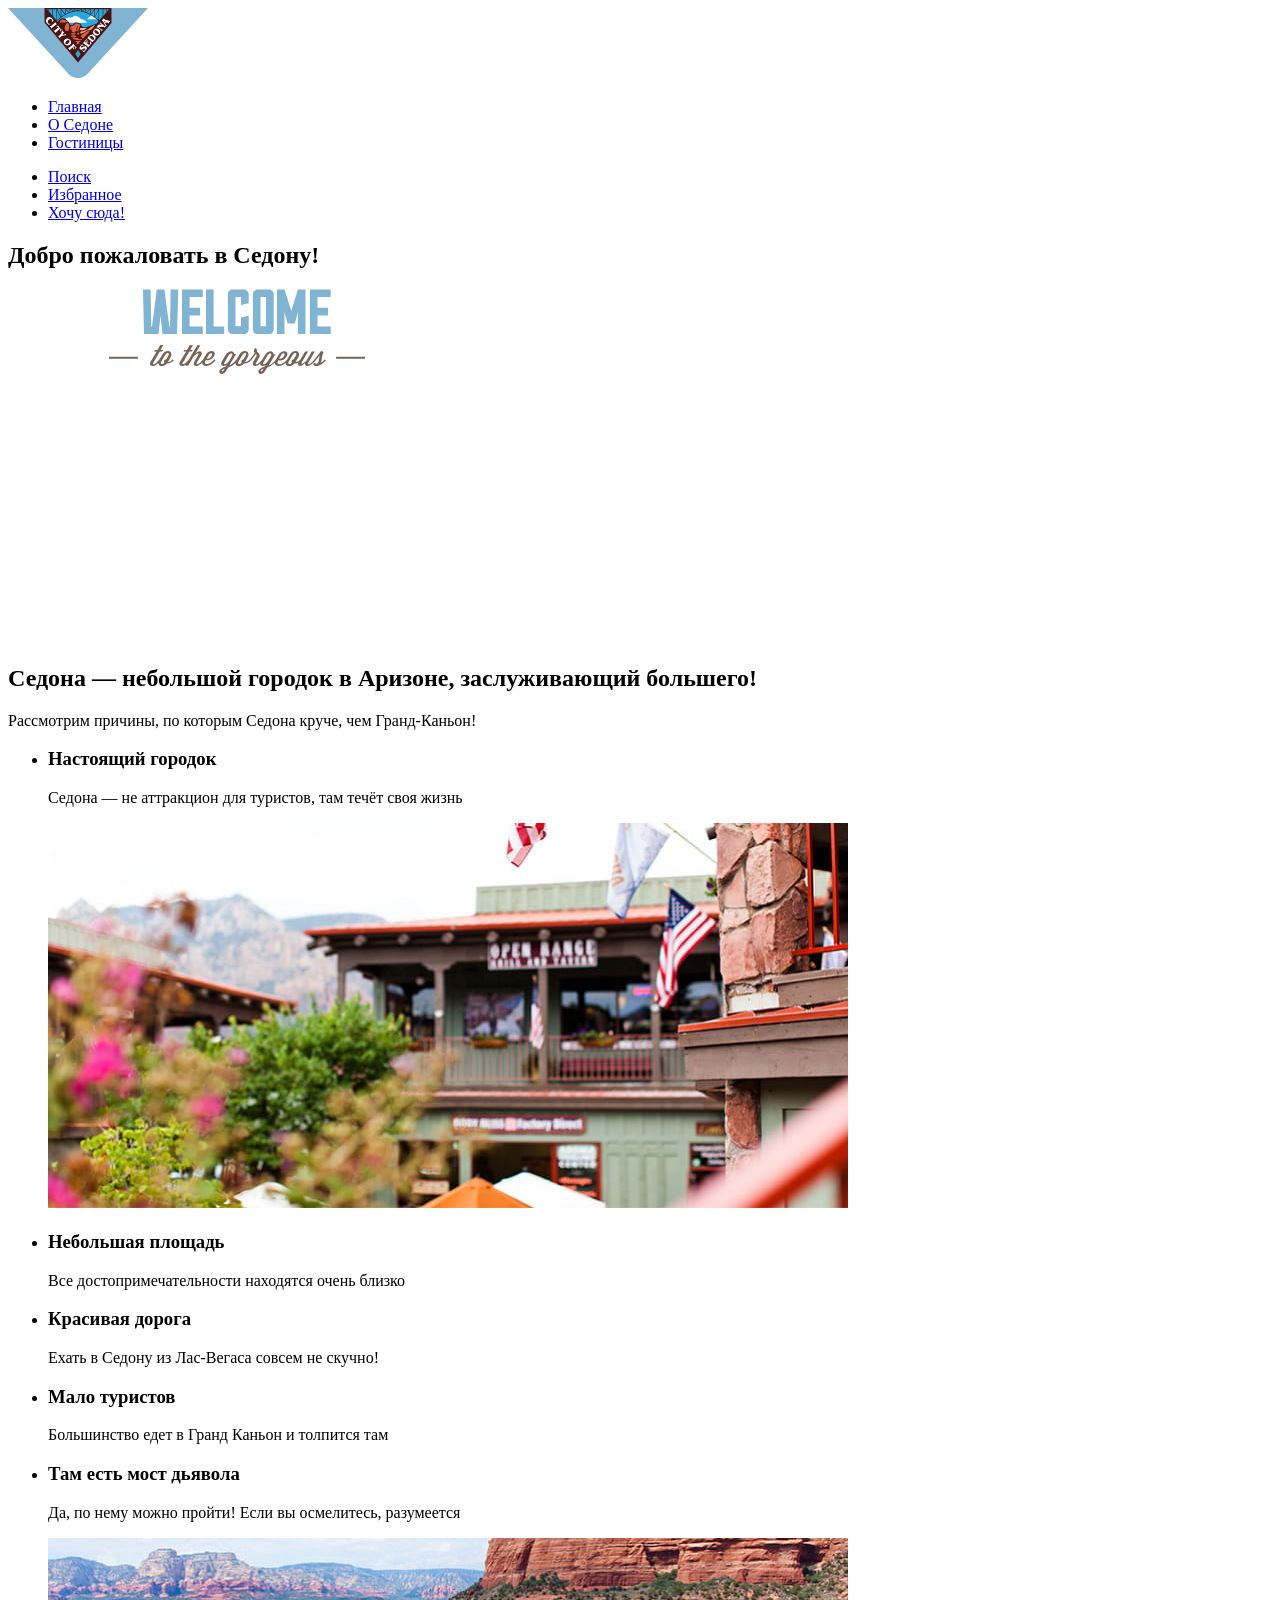
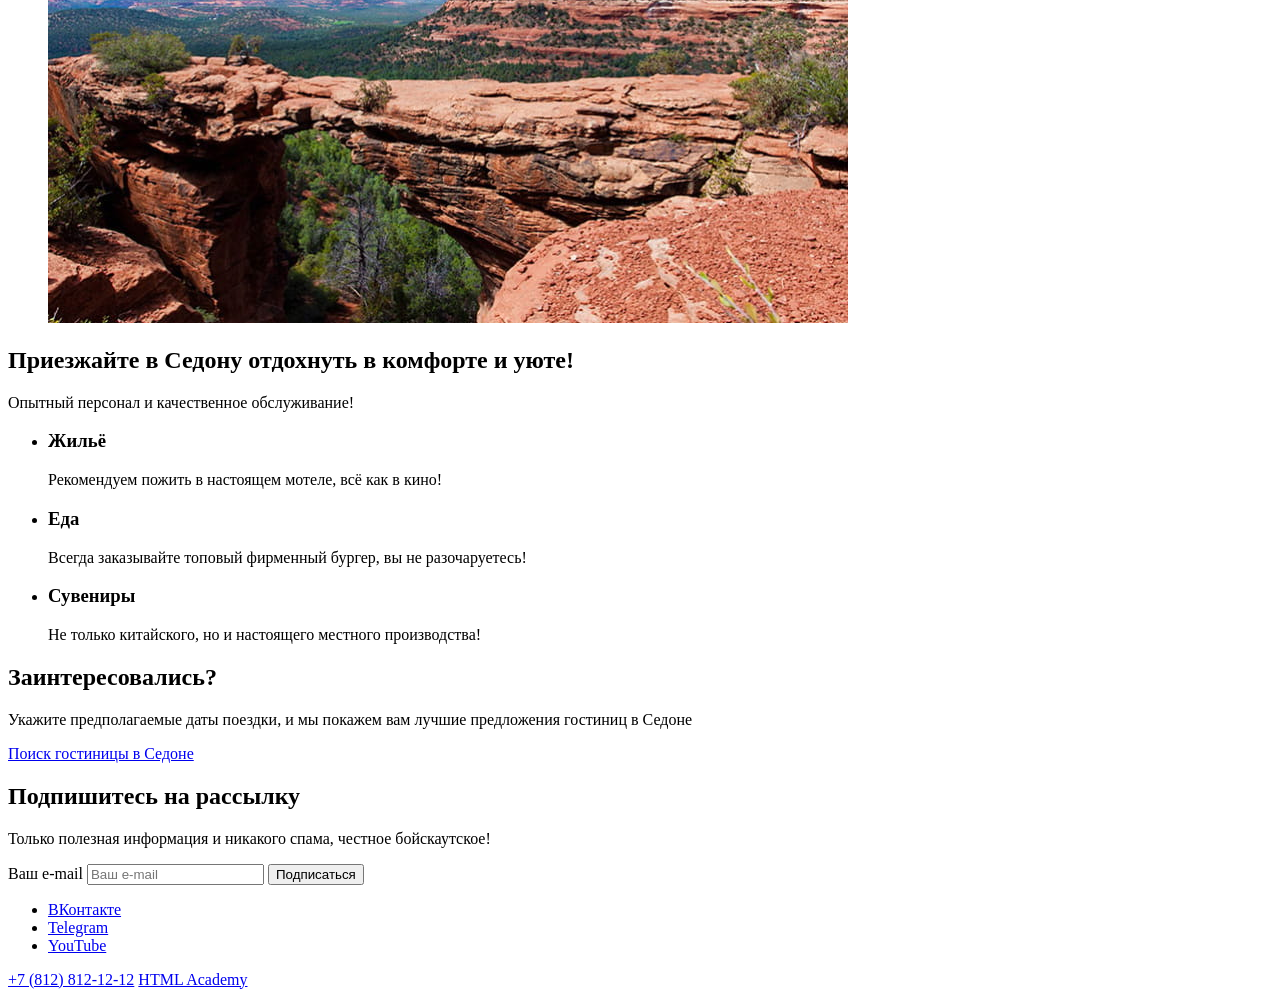
==== index.html @ 93f33311 "Подготавливает графику для всех страниц" ====
<!DOCTYPE html>
<html lang="ru">
  <head>
    <meta charset="utf-8">
    <title>Седона - небольшой город в Аризоне</title>
  </head>
  <body>
    <header>
      <a class="logo" aria-current="page" href="index.html">
        <img src="images/logo.svg" width="140" height="70" alt="Логотип Седоны">
      </a>

      <nav class="main-nav">
        <ul class="main-nav-list">
          <li class="main-nav-item">
            <a class="main-nav-link main-nav-link-current" aria-current="page" href="#">Главная</a>
          </li>
          <li class="main-nav-item">
            <a class="main-nav-link" href="#">О Седоне</a>
          </li>
          <li class="main-nav-item">
            <a class="main-nav-link" href="catalog.html">Гостиницы</a>
          </li>
        </ul>

        <ul class="main-nav-list user-menu">
          <li class="main-nav-item">
            <a class="main-nav-link user-menu-search" href="#">
              <span class="visually-hidden">Поиск</span>
            </a>
          </li>
          <li class="main-nav-item">
            <a class="main-nav-link user-menu-favorites" href="#">
              <span class="visually-hidden">Избранное</span>
            </a>
          </li>
          <li class="main-nav-item">
            <a class="main-nav-link button" href="#">Хочу сюда!</a>
          </li>
        </ul>
      </nav>
    </header>

    <main>
      <section class="hero">
        <h1 class="visually-hidden">Добро пожаловать в Седону!</h1>
        <img class="hero-image" src="images/welcome.svg" width="458" height="352" alt="Welcome to the gorgeous Sedona, because the Grand Canyon sucks!">
      </section>

      <section class="advantages">
        <h2>Седона — небольшой городок в Аризоне, заслуживающий большего!</h2>
        <p class="advantages-main-description">
          Рассмотрим причины, по которым Седона круче, чем Гранд-Каньон!
        </p>

        <ul class="advantages-list">
          <li class="advantages-item">
            <h3 class="advantages-title">Настоящий городок</h3>
            <p class="advantages-description">
              Седона — не аттракцион для туристов, там течёт своя жизнь
            </p>
            <img class="advantages-image" src="images/advantage_1.jpg" width="800" height="385" alt="Улица Седоны с магазином и американским флагом">
          </li>
          <li class="advantages-item">
            <h3 class="advantages-title">Небольшая площадь</h3>
            <p class="advantages-description">
              Все достопримечательности находятся очень близко
            </p>
          </li>
          <li class="advantages-item">
            <h3 class="advantages-title">Красивая дорога</h3>
            <p class="advantages-description">
              Ехать в Седону из Лас-Вегаса совсем не скучно!
            </p>
          </li>
          <li class="advantages-item">
            <h3 class="advantages-title">Мало туристов</h3>
            <p class="advantages-description">
              Большинство едет в Гранд Каньон и толпится там
            </p>
          </li>
          <li class="advantages-item">
            <h3 class="advantages-title">Там есть мост дьявола</h3>
            <p class="advantages-description">
              Да, по нему можно пройти! Если вы осмелитесь, разумеется
            </p>
            <img class="advantages-image" src="images/advantage_2.jpg" width="800" height="385" alt="Мост Дьявола в Седоне">
          </li>
        </ul>
      </section>

      <section class="services">
        <h2>Приезжайте в Седону отдохнуть в комфорте и уюте!</h2>
        <p class="services-main-description">
          Опытный персонал и качественное обслуживание!
        </p>

        <ul class="services-list">
          <li class="services-item services-item-housing">
            <h3 class="services-title">Жильё</h3>
            <p class="services-description">
              Рекомендуем пожить в настоящем мотеле, всё как в кино!
            </p>
          </li>
          <li class="services-item services-item-food">
            <h3 class="services-title">Еда</h3>
            <p class="services-description">
              Всегда заказывайте топовый фирменный бургер, вы не разочаруетесь!
            </p>
          </li>
          <li class="services-item services-item-souvenirs">
            <h3 class="services-title">Сувениры</h3>
            <p class="services-description">
              Не только китайского, но и настоящего местного производства!
            </p>
          </li>
        </ul>
      </section>

      <section class="hotel-search">
        <h2>Заинтересовались?</h2>
        <p class="hotel-search-description">
          Укажите предполагаемые даты поездки, и мы покажем вам лучшие предложения гостиниц в Седоне
        </p>
        <a class="hotel-search-button button" href="#">Поиск гостиницы в Седоне</a>
      </section>
    </main>

    <footer class="main-footer">
      <section class="newsletter">
        <h2>Подпишитесь на рассылку</h2>
        <p class="newsletter-description">
          Только полезная информация и никакого спама, честное бойскаутское!
        </p>

        <form class="newsletter-form" action="https://echo.htmlacademy.ru/" method="post">
          <label class="visually-hidden" for="newsletter-email">Ваш e-mail</label>
          <input type="email" name="email" id="newsletter-email" placeholder="Ваш e-mail" required>
          <button class="newsletter-button button" type="submit">Подписаться</button>
        </form>
      </section>

      <ul class="footer-social-list">
        <li class="footer-social-item">
          <a class="footer-social-link footer-social-link-vk" href="https://vk.com/htmlacademy">
            <span class="visually-hidden">ВКонтакте</span>
          </a>
        </li>
        <li class="footer-social-item">
          <a class="footer-social-link footer-social-link-telegram" href="https://t.me/htmlacademy">
            <span class="visually-hidden">Telegram</span>
          </a>
        </li>
        <li class="footer-social-item">
          <a class="footer-social-link footer-social-link-youtube" href="https://www.youtube.com/user/htmlacademyru">
            <span class="visually-hidden">YouTube</span>
          </a>
        </li>
      </ul>

      <a class="footer-phone" href="tel:+78128121212">+7 (812) 812-12-12</a>
      <a class="footer-logo" href="https://htmlacademy.ru/intensive/htmlcss">
        <span class="visually-hidden">HTML Academy</span>
      </a>
    </footer>
  </body>
</html>
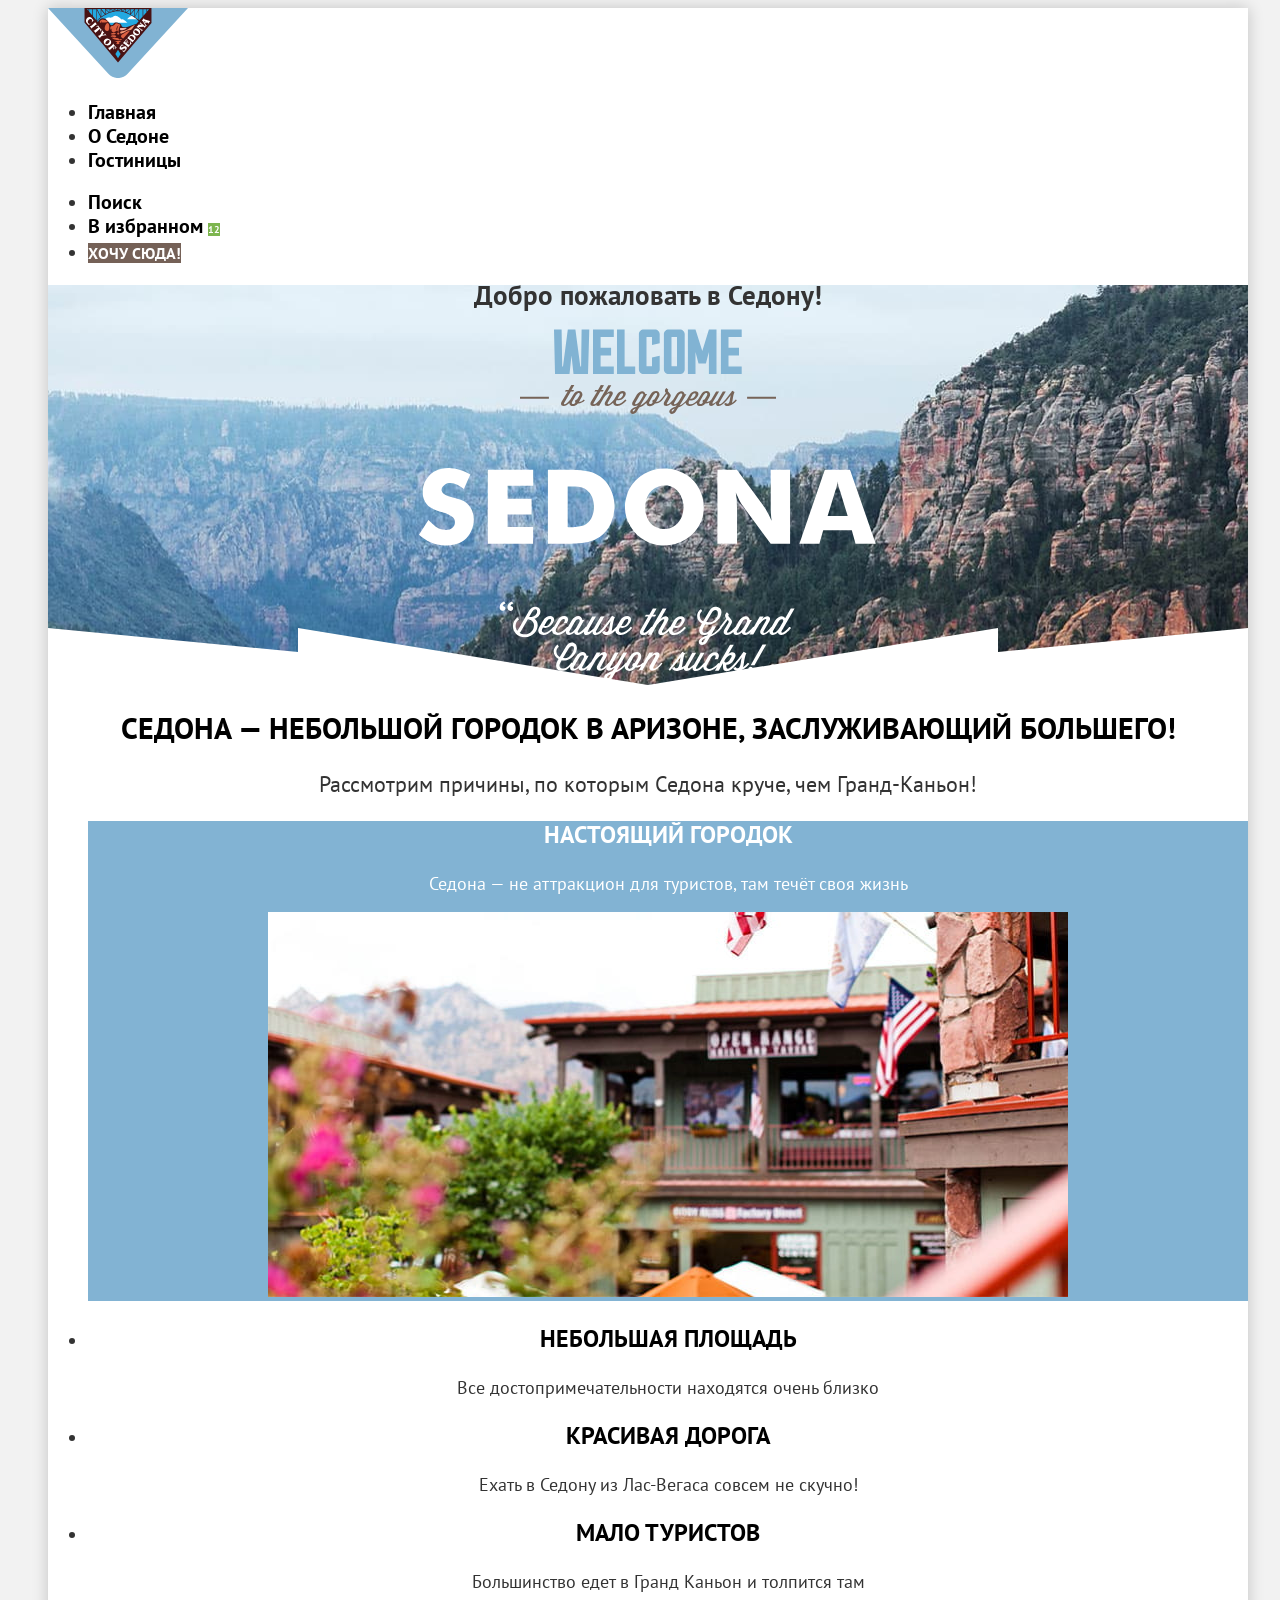
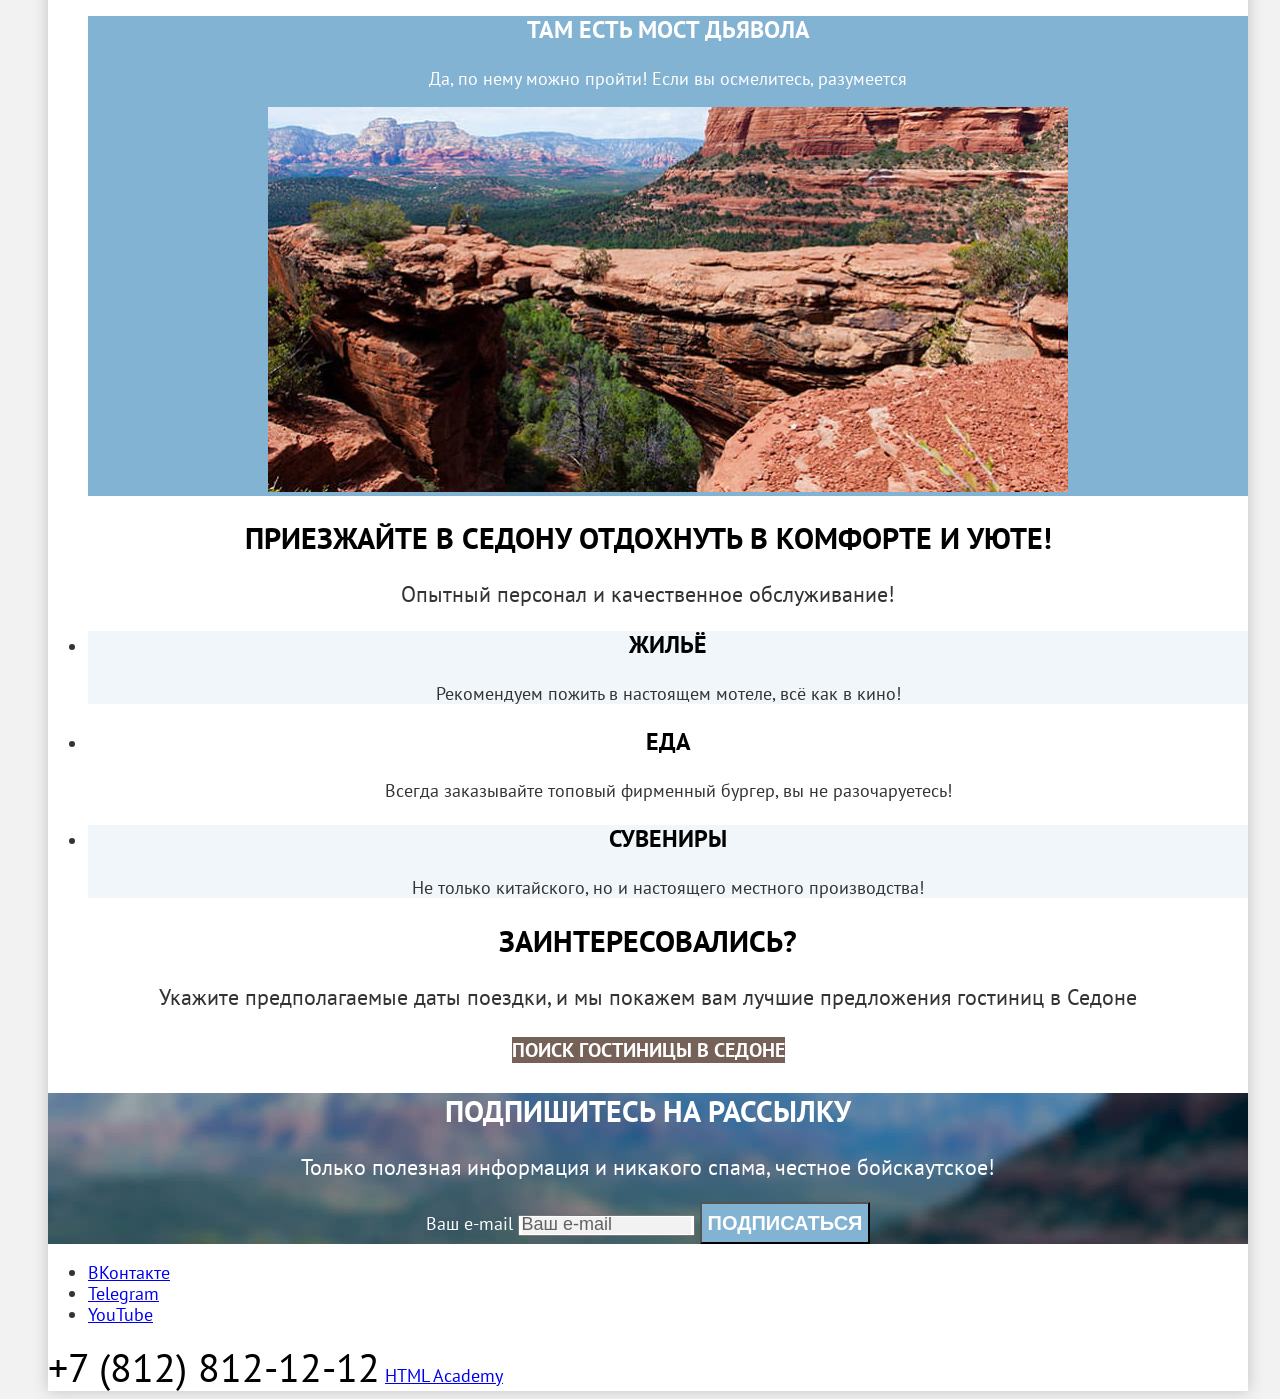
==== commit 9a783f3d: "Добавляет базовую стилизацию всех страниц" ====
--- a/index.html
+++ b/index.html
@@ -3,9 +3,11 @@
   <head>
     <meta charset="utf-8">
     <title>Седона - небольшой город в Аризоне</title>
+    <link rel="stylesheet" href="styles/style.css">
   </head>
   <body>
-    <header>
+  <div class="page-wrapper">
+    <header class="main-header">
       <a class="logo" aria-current="page" href="index.html">
         <img src="images/logo.svg" width="140" height="70" alt="Логотип Седоны">
       </a>
@@ -31,7 +33,8 @@
           </li>
           <li class="main-nav-item">
             <a class="main-nav-link user-menu-favorites" href="#">
-              <span class="visually-hidden">Избранное</span>
+              <span class="visually-hidden">В избранном</span>
+              <span class="favorites-count">12</span>
             </a>
           </li>
           <li class="main-nav-item">
@@ -44,7 +47,8 @@
     <main>
       <section class="hero">
         <h1 class="visually-hidden">Добро пожаловать в Седону!</h1>
-        <img class="hero-image" src="images/welcome.svg" width="458" height="352" alt="Welcome to the gorgeous Sedona, because the Grand Canyon sucks!">
+        <img class="hero-image" src="images/welcome.svg" width="458" height="352"
+             alt="Welcome to the gorgeous Sedona, because the Grand Canyon sucks!">
       </section>
 
       <section class="advantages">
@@ -59,7 +63,8 @@
             <p class="advantages-description">
               Седона — не аттракцион для туристов, там течёт своя жизнь
             </p>
-            <img class="advantages-image" src="images/advantage_1.jpg" width="800" height="385" alt="Улица Седоны с магазином и американским флагом">
+            <img class="advantages-image" src="images/advantage_1.jpg" width="800" height="385"
+                 alt="Улица Седоны с магазином и американским флагом">
           </li>
           <li class="advantages-item">
             <h3 class="advantages-title">Небольшая площадь</h3>
@@ -84,7 +89,8 @@
             <p class="advantages-description">
               Да, по нему можно пройти! Если вы осмелитесь, разумеется
             </p>
-            <img class="advantages-image" src="images/advantage_2.jpg" width="800" height="385" alt="Мост Дьявола в Седоне">
+            <img class="advantages-image" src="images/advantage_2.jpg" width="800" height="385"
+                 alt="Мост Дьявола в Седоне">
           </li>
         </ul>
       </section>
@@ -163,5 +169,6 @@
         <span class="visually-hidden">HTML Academy</span>
       </a>
     </footer>
+  </div>
   </body>
 </html>
--- a/styles/style.css
+++ b/styles/style.css
@@ -0,0 +1,308 @@
+@font-face {
+  font-family: 'PT Sans';
+  font-style: normal;
+  font-weight: 400;
+  src: url('../fonts/ptsans-400.woff2') format('woff2');
+  font-display: swap;
+}
+
+@font-face {
+  font-family: 'PT Sans';
+  font-style: normal;
+  font-weight: 700;
+  src: url('../fonts/ptsans-700.woff2') format('woff2');
+  font-display: swap;
+}
+
+body {
+  padding: 0 40px;
+  font-family: 'PT Sans', sans-serif;
+  font-size: 18px;
+  line-height: 21px;
+  color: #333333;
+  background-color: #F2F2F2;
+}
+
+.page-wrapper {
+  width: 1200px;
+  margin: 0 auto;
+  background-color: #FFFFFF;
+  box-shadow: 0 0 15px 0 #00000033;
+}
+
+.main-nav-link {
+  font-size: 20px;
+  line-height: 24px;
+  font-weight: 700;
+  color: #000000;
+  text-decoration: none;
+}
+
+.favorites-count {
+  font-size: 10px;
+  color: #FFFFFF;
+  background-color: #7DB54F;
+}
+
+.button {
+  font-size: 16px;
+  line-height: 20px;
+  font-weight: 700;
+  text-align: center;
+  color: #FFFFFF;
+  background-color: #756157;
+  text-transform: uppercase;
+  text-decoration: none;
+}
+
+.hero {
+  text-align: center;
+  background-color: #82B3D3;
+  background-image:
+    url('../images/hero_devider.svg'),
+    url('../images/hero_background.jpg');
+  background-repeat: no-repeat;
+  background-position:
+    bottom center,
+    top center;
+}
+
+.advantages {
+  text-align: center;
+}
+
+.advantages h2 {
+  font-size: 30px;
+  line-height: 36px;
+  text-transform: uppercase;
+  color: #000000;
+}
+
+.advantages-title {
+  font-size: 24px;
+  line-height: 28px;
+  text-transform: uppercase;
+  color: #000000;
+}
+
+.advantages-main-description {
+  font-size: 22px;
+  line-height: 26px;
+}
+
+.advantages-item:first-child,
+.advantages-item:last-child {
+  color: #FFFFFF;
+  background-color: #82B3D3;
+}
+
+.advantages-item:first-child .advantages-title,
+.advantages-item:last-child .advantages-title {
+  color: #FFFFFF;
+}
+
+.services {
+  text-align: center;
+}
+
+.services h2 {
+  font-size: 30px;
+  line-height: 36px;
+  text-transform: uppercase;
+  color: #000000;
+}
+
+.services-main-description {
+  font-size: 22px;
+  line-height: 26px;
+}
+
+.services-item:nth-child(odd) {
+  background-color: rgba(131, 179, 211, 0.12);
+}
+
+.services-title {
+  font-size: 24px;
+  line-height: 28px;
+  text-transform: uppercase;
+  color: #000000;
+}
+
+.hotel-search {
+  text-align: center;
+}
+
+.hotel-search h2 {
+  font-size: 30px;
+  line-height: 36px;
+  text-transform: uppercase;
+  color: #000000;
+}
+
+.hotel-search-description {
+  font-size: 22px;
+  line-height: 26px;
+}
+
+.hotel-search-button {
+  font-size: 20px;
+  line-height: 36px;
+}
+
+.newsletter {
+  text-align: center;
+  color: #FFFFFF;
+  background-color: #82B3D3;
+  background-image: url('../images/subscribe_background.jpg');
+  background-repeat: no-repeat;
+  background-position: center center;
+}
+
+.newsletter h2 {
+  font-size: 30px;
+  line-height: 36px;
+  text-transform: uppercase;
+}
+
+.newsletter-description {
+  font-size: 22px;
+  line-height: 26px;
+}
+
+.newsletter-button {
+  font-size: 20px;
+  line-height: 36px;
+  background-color: #82B3D3;
+}
+
+.newsletter-form input[type="email"]::placeholder {
+  font-size: 18px;
+  line-height: 24px;
+  color: rgba(0, 0, 0, 0.6);
+  background-color: #F2F2F2;
+}
+
+.footer-phone {
+  font-size: 40px;
+  line-height: 48px;
+  color: #000000;
+  text-decoration: none;
+}
+
+.catalog-header {
+  color: #FFFFFF;
+  background-color: #82B3D3;
+  background-image: url('../images/filter_background.jpg');
+  background-repeat: no-repeat;
+  background-position: center center;
+}
+
+.catalog-title {
+  font-size: 60px;
+  line-height: 78px;
+}
+
+.breadcrumbs-link {
+  font-size: 16px;
+  color: inherit;
+  text-decoration: none;
+}
+
+.filter-title {
+  font-size: 20px;
+  line-height: 24px;
+  font-weight: 700;
+  text-transform: capitalize;
+}
+
+.filter-item {
+  font-size: 18px;
+  line-height: 23px;
+}
+
+.price-inputs input[type="number"] {
+  font-weight: 700;
+  font-size: 18px;
+  line-height: 24px;
+}
+
+.price-label-from,
+.price-label-to {
+  font-size: 18px;
+  line-height: 24px;
+  color: rgba(0, 0, 0, 0.3);
+}
+
+.catalog-filter-button {
+  background-color: #82B3D3;
+}
+
+.catalog-filter-reset {
+  background-color: transparent;
+}
+
+.catalog-result {
+  font-size: 30px;
+  line-height: 36px;
+  font-weight: 700;
+  text-transform: uppercase;
+  color: #000000;
+}
+
+.catalog-sort {
+  font-size: inherit;
+  line-height: inherit;
+  color: inherit;
+}
+
+.hotel-link {
+  color: #000000;
+  text-decoration: none;
+}
+
+.hotel-title {
+  font-size: 24px;
+  line-height: 28px;
+}
+
+.hotel-favorite {
+  background-color: #82B3D3;
+}
+
+.hotel-favorite-added {
+  background-color: #7DB54F;
+}
+
+.hotel-rating {
+  font-size: 16px;
+  line-height: 20px;
+  text-transform: uppercase;
+  background-color: #F2F2F2;
+}
+
+.pagination-link {
+  font-size: 20px;
+  line-height: 36px;
+  font-weight: 700;
+  color: #FFFFFF;
+  text-decoration: none;
+  background-color: #82B3D3;
+}
+
+.pagination-current .pagination-link {
+  color: #000000;
+  background-color: #F2F2F2;
+}
+
+.catalog-footer .newsletter {
+  background-color: transparent;
+  background-image: none;
+}
+
+.catalog-footer h2 {
+  color: #000000;
+}
+
+.catalog-footer .newsletter-description {
+  color: #333333;
+}
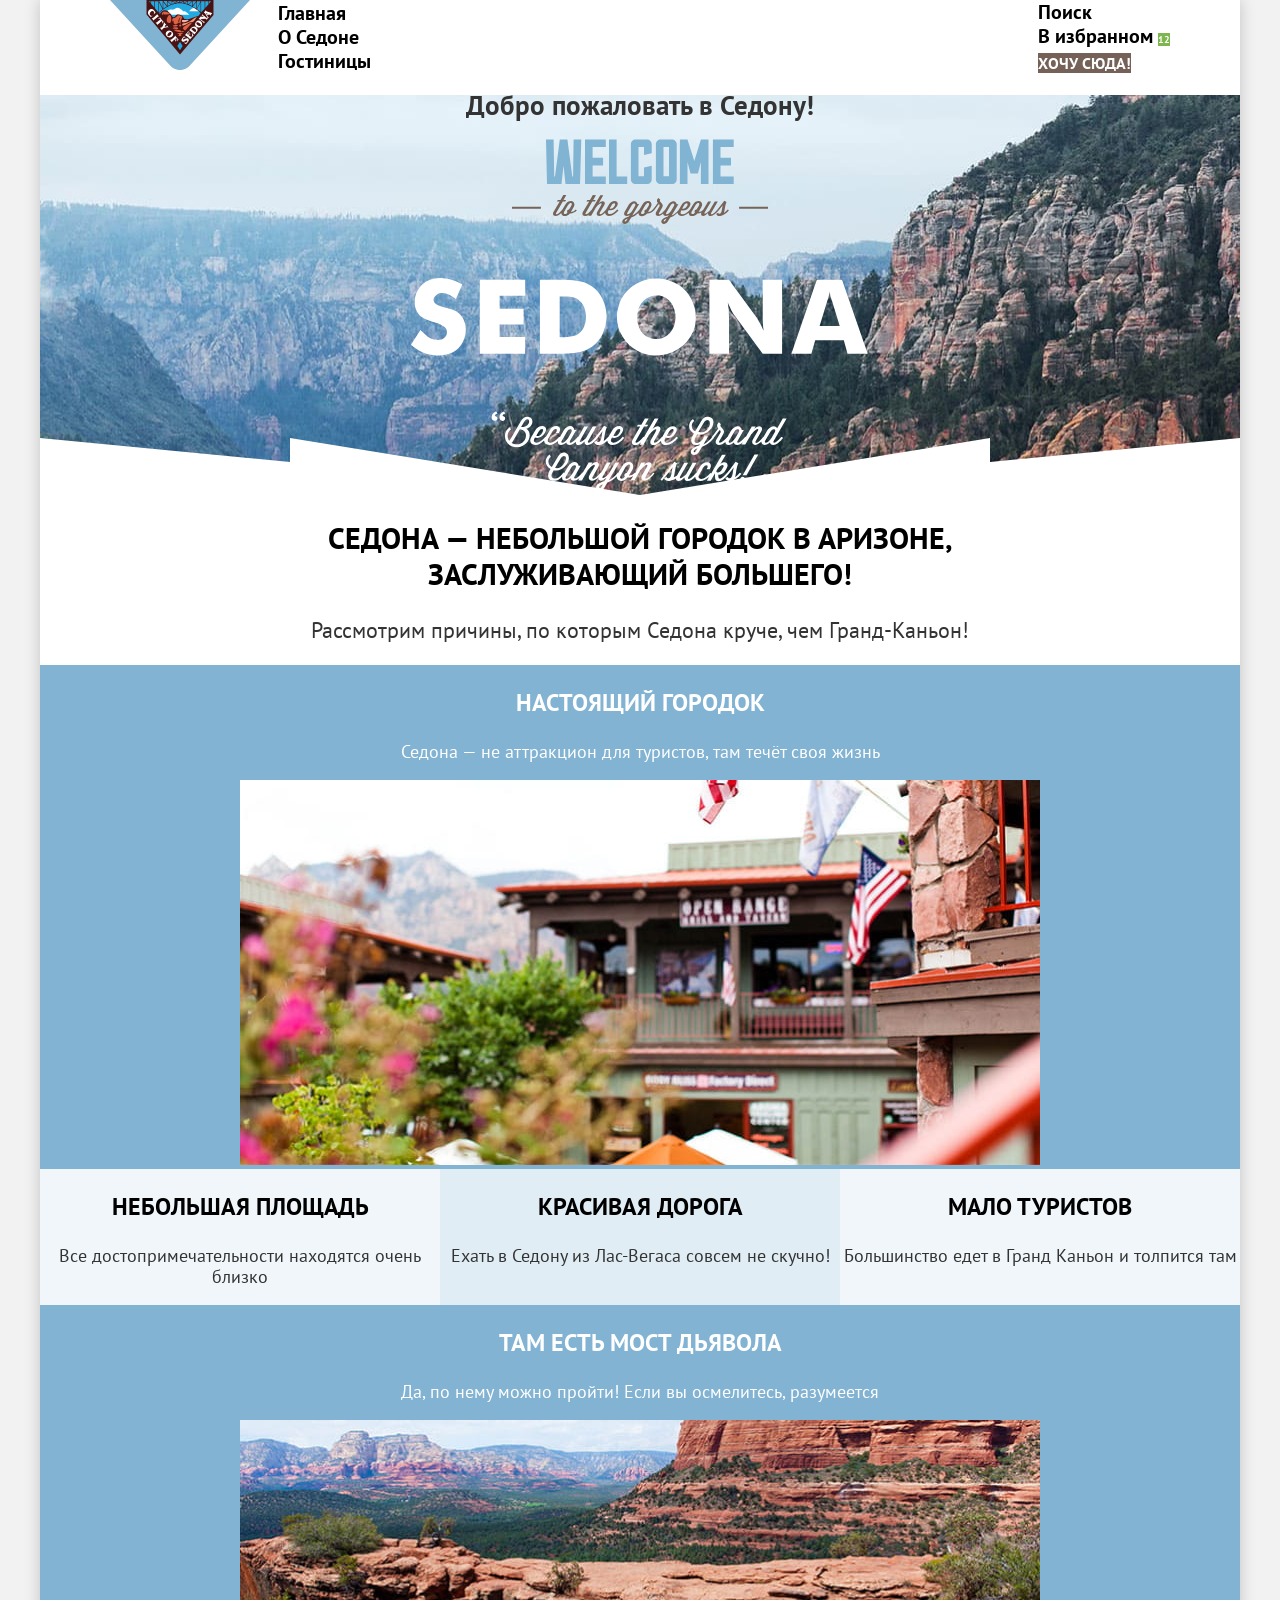
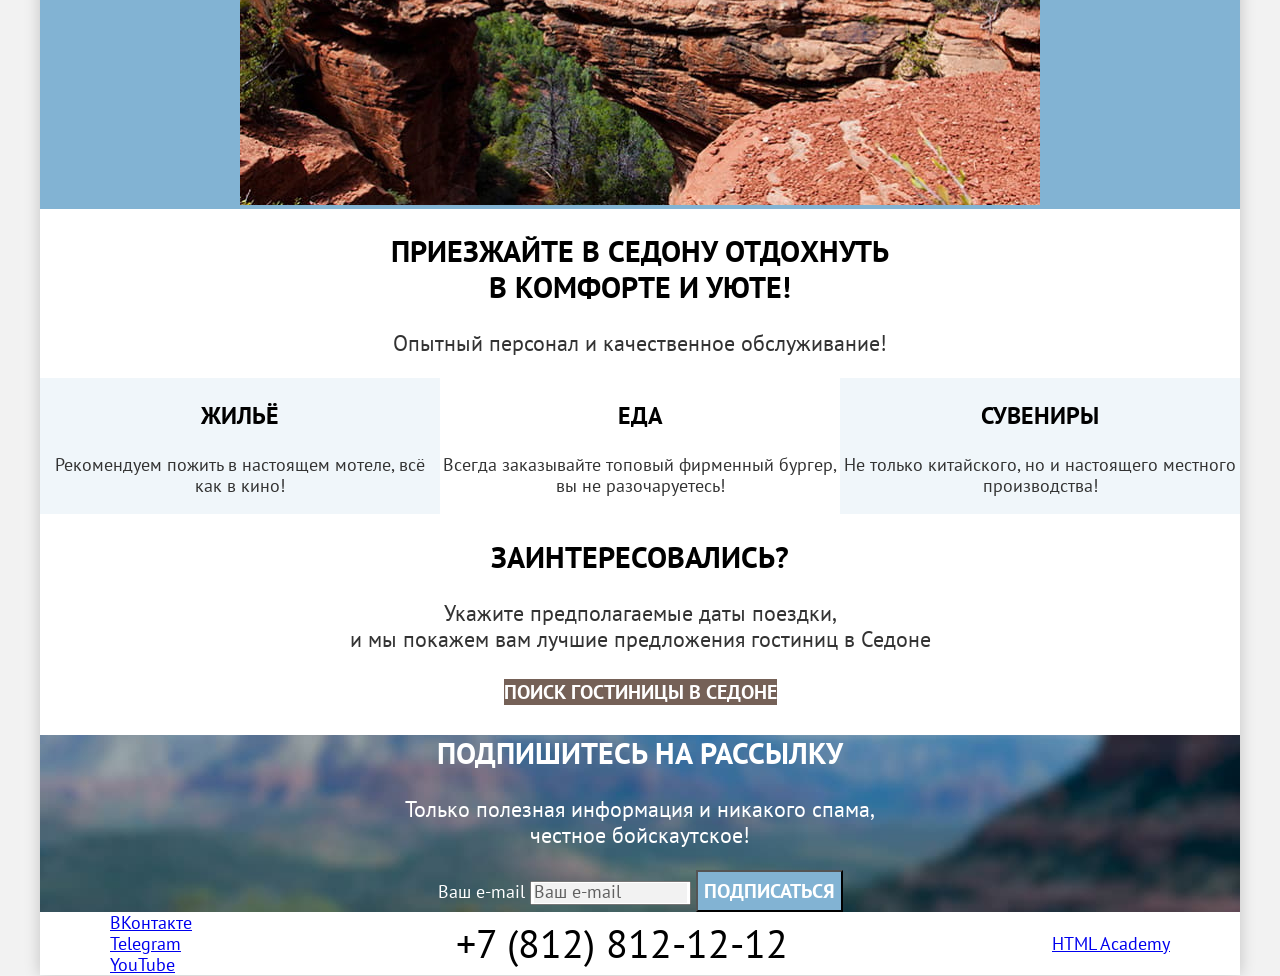
==== commit 558b2eb7: "Выполняет сетку страниц и крупных блоков на флексах" ====
--- a/index.html
+++ b/index.html
@@ -3,172 +3,177 @@
   <head>
     <meta charset="utf-8">
     <title>Седона - небольшой город в Аризоне</title>
-    <link rel="stylesheet" href="styles/style.css">
+    <link rel="stylesheet" href="styles/styles.css">
   </head>
   <body>
-  <div class="page-wrapper">
-    <header class="main-header">
-      <a class="logo" aria-current="page" href="index.html">
-        <img src="images/logo.svg" width="140" height="70" alt="Логотип Седоны">
-      </a>
+    <div class="page-wrapper">
+      <header class="main-header" data-test="header">
+        <a class="logo" aria-current="page" href="index.html">
+          <img src="images/logo.svg" width="140" height="70" alt="Логотип Седоны">
+        </a>
 
-      <nav class="main-nav">
-        <ul class="main-nav-list">
-          <li class="main-nav-item">
-            <a class="main-nav-link main-nav-link-current" aria-current="page" href="#">Главная</a>
+        <nav class="main-nav">
+          <ul class="main-nav-list nav-menu">
+            <li class="main-nav-item">
+              <a class="main-nav-link main-nav-link-current" aria-current="page" href="#">Главная</a>
+            </li>
+            <li class="main-nav-item">
+              <a class="main-nav-link" href="#">О Седоне</a>
+            </li>
+            <li class="main-nav-item">
+              <a class="main-nav-link" href="catalog.html">Гостиницы</a>
+            </li>
+          </ul>
+
+          <ul class="main-nav-list user-menu">
+            <li class="main-nav-item">
+              <a class="main-nav-link user-menu-search" href="#">
+                <span class="visually-hidden">Поиск</span>
+              </a>
+            </li>
+            <li class="main-nav-item">
+              <a class="main-nav-link user-menu-favorites" href="#">
+                <span class="visually-hidden">В избранном</span>
+                <span class="favorites-count">12</span>
+              </a>
+            </li>
+            <li class="main-nav-item">
+              <a class="main-nav-link button" href="#">Хочу сюда!</a>
+            </li>
+          </ul>
+        </nav>
+      </header>
+
+      <main class="main-container" data-test="main">
+        <section class="hero" data-test="hero">
+          <h1 class="visually-hidden">Добро пожаловать в Седону!</h1>
+          <img class="hero-image" src="images/welcome.svg" width="458" height="352"
+               alt="Welcome to the gorgeous Sedona, because the Grand Canyon sucks!">
+        </section>
+
+        <section class="advantages" data-test="advantages">
+          <div class="advantages-intro-container">
+            <h2>Седона — небольшой городок в Аризоне, заслуживающий большего!</h2>
+            <p class="advantages-main-description">
+              Рассмотрим причины, по которым Седона круче, чем Гранд-Каньон!
+            </p>
+          </div>
+
+          <ul class="advantages-list">
+            <li class="advantages-item advantages-item-accent">
+              <h3 class="advantages-title">Настоящий городок</h3>
+              <p class="advantages-description">
+                Седона — не аттракцион для туристов, там течёт своя жизнь
+              </p>
+              <img class="advantages-image" src="images/advantage_1.jpg" width="800" height="385"
+                   alt="Улица Седоны с магазином и американским флагом">
+            </li>
+            <li class="advantages-item">
+              <h3 class="advantages-title">Небольшая площадь</h3>
+              <p class="advantages-description">
+                Все достопримечательности находятся очень близко
+              </p>
+            </li>
+            <li class="advantages-item">
+              <h3 class="advantages-title">Красивая дорога</h3>
+              <p class="advantages-description">
+                Ехать в Седону из Лас-Вегаса совсем не скучно!
+              </p>
+            </li>
+            <li class="advantages-item">
+              <h3 class="advantages-title">Мало туристов</h3>
+              <p class="advantages-description">
+                Большинство едет в Гранд Каньон и толпится там
+              </p>
+            </li>
+            <li class="advantages-item advantages-item-accent">
+              <h3 class="advantages-title">Там есть мост дьявола</h3>
+              <p class="advantages-description">
+                Да, по нему можно пройти! Если вы осмелитесь, разумеется
+              </p>
+              <img class="advantages-image" src="images/advantage_2.jpg" width="800" height="385"
+                   alt="Мост Дьявола в Седоне">
+            </li>
+          </ul>
+        </section>
+
+        <section class="services">
+          <div class="services-intro-container">
+            <h2>Приезжайте в Седону отдохнуть в комфорте и уюте!</h2>
+            <p class="services-main-description">
+              Опытный персонал и качественное обслуживание!
+            </p>
+          </div>
+
+          <ul class="services-list">
+            <li class="services-item services-item-housing">
+              <h3 class="services-title">Жильё</h3>
+              <p class="services-description">
+                Рекомендуем пожить в настоящем мотеле, всё как в кино!
+              </p>
+            </li>
+            <li class="services-item services-item-food">
+              <h3 class="services-title">Еда</h3>
+              <p class="services-description">
+                Всегда заказывайте топовый фирменный бургер, вы не разочаруетесь!
+              </p>
+            </li>
+            <li class="services-item services-item-souvenirs">
+              <h3 class="services-title">Сувениры</h3>
+              <p class="services-description">
+                Не только китайского, но и настоящего местного производства!
+              </p>
+            </li>
+          </ul>
+        </section>
+
+        <section class="hotel-search" data-test="search">
+          <h2>Заинтересовались?</h2>
+          <p class="hotel-search-description">
+            Укажите предполагаемые даты поездки,<br> и мы покажем вам лучшие предложения гостиниц в Седоне
+          </p>
+          <a class="hotel-search-button button" href="#">Поиск гостиницы в Седоне</a>
+        </section>
+        <section class="newsletter" data-test="subscribe">
+          <div class="newsletter-intro-container">
+            <h2>Подпишитесь на рассылку</h2>
+            <p class="newsletter-description">
+              Только полезная информация и никакого спама, честное бойскаутское!
+            </p>
+          </div>
+
+          <form class="newsletter-form" action="https://echo.htmlacademy.ru/" method="post">
+            <label class="visually-hidden" for="newsletter-email">Ваш e-mail</label>
+            <input type="email" name="email" id="newsletter-email" placeholder="Ваш e-mail" required>
+            <button class="newsletter-button button" type="submit">Подписаться</button>
+          </form>
+        </section>
+      </main>
+
+      <footer class="footer" data-test="footer">
+        <ul class="footer-social-list">
+          <li class="footer-social-item">
+            <a class="footer-social-link footer-social-link-vk" href="https://vk.com/htmlacademy">
+              <span class="visually-hidden">ВКонтакте</span>
+            </a>
           </li>
-          <li class="main-nav-item">
-            <a class="main-nav-link" href="#">О Седоне</a>
+          <li class="footer-social-item">
+            <a class="footer-social-link footer-social-link-telegram" href="https://t.me/htmlacademy">
+              <span class="visually-hidden">Telegram</span>
+            </a>
           </li>
-          <li class="main-nav-item">
-            <a class="main-nav-link" href="catalog.html">Гостиницы</a>
+          <li class="footer-social-item">
+            <a class="footer-social-link footer-social-link-youtube" href="https://www.youtube.com/user/htmlacademyru">
+              <span class="visually-hidden">YouTube</span>
+            </a>
           </li>
         </ul>
 
-        <ul class="main-nav-list user-menu">
-          <li class="main-nav-item">
-            <a class="main-nav-link user-menu-search" href="#">
-              <span class="visually-hidden">Поиск</span>
-            </a>
-          </li>
-          <li class="main-nav-item">
-            <a class="main-nav-link user-menu-favorites" href="#">
-              <span class="visually-hidden">В избранном</span>
-              <span class="favorites-count">12</span>
-            </a>
-          </li>
-          <li class="main-nav-item">
-            <a class="main-nav-link button" href="#">Хочу сюда!</a>
-          </li>
-        </ul>
-      </nav>
-    </header>
-
-    <main>
-      <section class="hero">
-        <h1 class="visually-hidden">Добро пожаловать в Седону!</h1>
-        <img class="hero-image" src="images/welcome.svg" width="458" height="352"
-             alt="Welcome to the gorgeous Sedona, because the Grand Canyon sucks!">
-      </section>
-
-      <section class="advantages">
-        <h2>Седона — небольшой городок в Аризоне, заслуживающий большего!</h2>
-        <p class="advantages-main-description">
-          Рассмотрим причины, по которым Седона круче, чем Гранд-Каньон!
-        </p>
-
-        <ul class="advantages-list">
-          <li class="advantages-item">
-            <h3 class="advantages-title">Настоящий городок</h3>
-            <p class="advantages-description">
-              Седона — не аттракцион для туристов, там течёт своя жизнь
-            </p>
-            <img class="advantages-image" src="images/advantage_1.jpg" width="800" height="385"
-                 alt="Улица Седоны с магазином и американским флагом">
-          </li>
-          <li class="advantages-item">
-            <h3 class="advantages-title">Небольшая площадь</h3>
-            <p class="advantages-description">
-              Все достопримечательности находятся очень близко
-            </p>
-          </li>
-          <li class="advantages-item">
-            <h3 class="advantages-title">Красивая дорога</h3>
-            <p class="advantages-description">
-              Ехать в Седону из Лас-Вегаса совсем не скучно!
-            </p>
-          </li>
-          <li class="advantages-item">
-            <h3 class="advantages-title">Мало туристов</h3>
-            <p class="advantages-description">
-              Большинство едет в Гранд Каньон и толпится там
-            </p>
-          </li>
-          <li class="advantages-item">
-            <h3 class="advantages-title">Там есть мост дьявола</h3>
-            <p class="advantages-description">
-              Да, по нему можно пройти! Если вы осмелитесь, разумеется
-            </p>
-            <img class="advantages-image" src="images/advantage_2.jpg" width="800" height="385"
-                 alt="Мост Дьявола в Седоне">
-          </li>
-        </ul>
-      </section>
-
-      <section class="services">
-        <h2>Приезжайте в Седону отдохнуть в комфорте и уюте!</h2>
-        <p class="services-main-description">
-          Опытный персонал и качественное обслуживание!
-        </p>
-
-        <ul class="services-list">
-          <li class="services-item services-item-housing">
-            <h3 class="services-title">Жильё</h3>
-            <p class="services-description">
-              Рекомендуем пожить в настоящем мотеле, всё как в кино!
-            </p>
-          </li>
-          <li class="services-item services-item-food">
-            <h3 class="services-title">Еда</h3>
-            <p class="services-description">
-              Всегда заказывайте топовый фирменный бургер, вы не разочаруетесь!
-            </p>
-          </li>
-          <li class="services-item services-item-souvenirs">
-            <h3 class="services-title">Сувениры</h3>
-            <p class="services-description">
-              Не только китайского, но и настоящего местного производства!
-            </p>
-          </li>
-        </ul>
-      </section>
-
-      <section class="hotel-search">
-        <h2>Заинтересовались?</h2>
-        <p class="hotel-search-description">
-          Укажите предполагаемые даты поездки, и мы покажем вам лучшие предложения гостиниц в Седоне
-        </p>
-        <a class="hotel-search-button button" href="#">Поиск гостиницы в Седоне</a>
-      </section>
-    </main>
-
-    <footer class="main-footer">
-      <section class="newsletter">
-        <h2>Подпишитесь на рассылку</h2>
-        <p class="newsletter-description">
-          Только полезная информация и никакого спама, честное бойскаутское!
-        </p>
-
-        <form class="newsletter-form" action="https://echo.htmlacademy.ru/" method="post">
-          <label class="visually-hidden" for="newsletter-email">Ваш e-mail</label>
-          <input type="email" name="email" id="newsletter-email" placeholder="Ваш e-mail" required>
-          <button class="newsletter-button button" type="submit">Подписаться</button>
-        </form>
-      </section>
-
-      <ul class="footer-social-list">
-        <li class="footer-social-item">
-          <a class="footer-social-link footer-social-link-vk" href="https://vk.com/htmlacademy">
-            <span class="visually-hidden">ВКонтакте</span>
-          </a>
-        </li>
-        <li class="footer-social-item">
-          <a class="footer-social-link footer-social-link-telegram" href="https://t.me/htmlacademy">
-            <span class="visually-hidden">Telegram</span>
-          </a>
-        </li>
-        <li class="footer-social-item">
-          <a class="footer-social-link footer-social-link-youtube" href="https://www.youtube.com/user/htmlacademyru">
-            <span class="visually-hidden">YouTube</span>
-          </a>
-        </li>
-      </ul>
-
-      <a class="footer-phone" href="tel:+78128121212">+7 (812) 812-12-12</a>
-      <a class="footer-logo" href="https://htmlacademy.ru/intensive/htmlcss">
-        <span class="visually-hidden">HTML Academy</span>
-      </a>
-    </footer>
-  </div>
+        <a class="footer-phone" href="tel:+78128121212">+7 (812) 812-12-12</a>
+        <a class="footer-logo" href="https://htmlacademy.ru/intensive/htmlcss">
+          <span class="visually-hidden">HTML Academy</span>
+        </a>
+      </footer>
+    </div>
   </body>
 </html>
--- a/styles/styles.css
+++ b/styles/styles.css
@@ -0,0 +1,454 @@
+@font-face {
+  font-family: "PT Sans";
+  font-style: normal;
+  font-weight: 400;
+  src: url("../fonts/ptsans-400.woff2") format("woff2");
+  font-display: swap;
+}
+
+@font-face {
+  font-family: "PT Sans";
+  font-style: normal;
+  font-weight: 700;
+  src: url("../fonts/ptsans-700.woff2") format("woff2");
+  font-display: swap;
+}
+html {
+  height: 100%;
+}
+
+body {
+  margin: 0;
+  padding: 0 40px;
+  height: 100%;
+  font-family: "PT Sans", sans-serif;
+  font-size: 18px;
+  line-height: 21px;
+  color: #333333;
+  background-color: #F2F2F2;
+}
+
+.page-wrapper {
+  display: flex;
+  flex-direction: column;
+  width: 1200px;
+  min-height: 100%;
+  margin: 0 auto;
+  background-color: #FFFFFF;
+  box-shadow: 0 0 15px 0 #00000033;
+}
+
+.main-header {
+  display: flex;
+  justify-content: space-between;
+  padding: 0 70px;
+}
+
+.logo {
+  width: 140px;
+  height: 70px;
+  margin-right: 28px;
+}
+
+.main-container {
+  flex-grow: 1;
+}
+
+.main-nav {
+  flex-grow: 1;
+  display: flex;
+  justify-content: space-between;
+  align-items: center;
+  column-gap: 40px;
+}
+
+.main-nav-list {
+  margin: 0;
+  padding: 0;
+  list-style: none;
+}
+
+.main-nav-link {
+  font-size: 20px;
+  line-height: 24px;
+  font-weight: 700;
+  color: #000000;
+  text-decoration: none;
+}
+
+.nav-menu {
+  max-width: 600px;
+}
+
+.user-menu {
+  max-width: 300px;
+}
+
+.favorites-count {
+  font-size: 10px;
+  color: #FFFFFF;
+  background-color: #7DB54F;
+}
+
+.button {
+  font-family: inherit;
+  font-size: 16px;
+  line-height: 20px;
+  font-weight: 700;
+  text-align: center;
+  color: #FFFFFF;
+  background-color: #756157;
+  text-transform: uppercase;
+  text-decoration: none;
+}
+
+.hero {
+  text-align: center;
+  background-color: #82A0D3;
+  background-image:
+    url("../images/hero_devider.svg"),
+    url("../images/hero_background.jpg");
+  background-size: 100% auto, cover;
+  background-repeat: no-repeat;
+  background-position:
+    left bottom,
+    left top;
+}
+
+.advantages {
+  text-align: center;
+}
+
+.advantages-intro-container {
+  width: 660px;
+  margin: 0 auto;
+}
+
+.advantages h2 {
+  font-size: 30px;
+  line-height: 36px;
+  text-transform: uppercase;
+  color: #000000;
+}
+
+.advantages-title {
+  font-size: 24px;
+  line-height: 28px;
+  text-transform: uppercase;
+  color: #000000;
+}
+
+.advantages-main-description {
+  font-size: 22px;
+  line-height: 26px;
+}
+
+.advantages-list {
+  display: flex;
+  flex-wrap: wrap;
+  margin: 0;
+  padding: 0;
+  list-style: none;
+}
+
+.advantages-item {
+  width: 400px;
+  background-color: rgba(131, 179, 211, 0.12);
+}
+
+.advantages-item:nth-child(odd) {
+  background-color: rgba(131, 179, 211, 0.24);
+}
+
+.advantages-item.advantages-item-accent {
+  width: 100%;
+  flex-grow: 1;
+  color: #FFFFFF;
+  background-color: #82B3D3;
+}
+
+.advantages-item-accent .advantages-title{
+  color: #FFFFFF;
+}
+
+.services {
+  text-align: center;
+}
+
+.services-intro-container {
+  width: 510px;
+  margin: 0 auto;
+}
+
+.services h2 {
+  font-size: 30px;
+  line-height: 36px;
+  text-transform: uppercase;
+  color: #000000;
+}
+
+.services-main-description {
+  font-size: 22px;
+  line-height: 26px;
+}
+
+.services-list {
+  display: flex;
+  flex-wrap: wrap;
+  margin: 0;
+  padding: 0;
+  list-style: none;
+}
+
+.services-item {
+  width: 400px;
+}
+
+.services-item:nth-child(odd) {
+  background-color: rgba(131, 179, 211, 0.12);
+}
+
+.services-title {
+  font-size: 24px;
+  line-height: 28px;
+  text-transform: uppercase;
+  color: #000000;
+}
+
+.hotel-search {
+  width: 600px;
+  margin: 0 auto;
+  text-align: center;
+}
+
+.hotel-search h2 {
+  font-size: 30px;
+  line-height: 36px;
+  text-transform: uppercase;
+  color: #000000;
+}
+
+.hotel-search-description {
+  font-size: 22px;
+  line-height: 26px;
+}
+
+.hotel-search-button {
+  font-size: 20px;
+  line-height: 36px;
+}
+
+.newsletter {
+  text-align: center;
+  color: #FFFFFF;
+  background-color: #82B3D3;
+  background-image: url("../images/subscribe_background.jpg");
+  background-size: cover;
+  background-repeat: no-repeat;
+  background-position: center center;
+}
+
+.newsletter-intro-container {
+  width: 475px;
+  margin: 0 auto;
+}
+
+.newsletter h2 {
+  font-size: 30px;
+  line-height: 36px;
+  text-transform: uppercase;
+}
+
+.newsletter-description {
+  font-size: 22px;
+  line-height: 26px;
+}
+
+.newsletter-button {
+  font-size: 20px;
+  line-height: 36px;
+  background-color: #82B3D3;
+}
+
+.newsletter-form input[type="email"] {
+  font-family: "PT Sans", sans-serif;
+}
+.newsletter-form input[type="email"]::placeholder {
+  font-family: "PT Sans", sans-serif;
+  font-size: 18px;
+  line-height: 24px;
+  color: rgba(0, 0, 0, 0.6);
+  background-color: #F2F2F2;
+}
+
+.footer {
+  display: flex;
+  justify-content: space-between;
+  align-items: center;
+  padding: 0 70px;
+}
+
+.footer-social-list {
+  margin: 0;
+  padding: 0;
+  list-style: none;
+}
+
+.footer-phone {
+  font-size: 40px;
+  line-height: 48px;
+  color: #000000;
+  text-decoration: none;
+}
+
+.catalog-header {
+  padding: 0 70px;
+  color: #FFFFFF;
+  background-color: #82B3D3;
+  background-image: url("../images/filter_background.jpg");
+  background-size: cover;
+  background-repeat: no-repeat;
+  background-position: center center;
+}
+
+.catalog-title {
+  font-size: 60px;
+  line-height: 78px;
+}
+
+.breadcrumbs {
+  margin: 0;
+  padding: 0;
+  list-style: none;
+}
+
+.breadcrumbs-link {
+  font-size: 16px;
+  color: inherit;
+  text-decoration: none;
+}
+
+.catalog-filter {
+  display: flex;
+  justify-content: space-between;
+}
+
+.filter-title {
+  font-size: 20px;
+  line-height: 24px;
+  font-weight: 700;
+  text-transform: capitalize;
+}
+
+.filter-item {
+  font-size: 18px;
+  line-height: 23px;
+}
+
+.price-inputs input[type="number"] {
+  font-weight: 700;
+  font-size: 18px;
+  line-height: 24px;
+}
+
+.price-label-from,
+.price-label-to {
+  font-size: 18px;
+  line-height: 24px;
+  color: rgba(0, 0, 0, 0.3);
+}
+
+.catalog-filter-button {
+  background-color: #82B3D3;
+}
+
+.catalog-filter-reset {
+  background-color: transparent;
+}
+
+.catalog {
+  padding: 0 70px;
+}
+
+.catalog-result {
+  font-size: 30px;
+  line-height: 36px;
+  font-weight: 700;
+  text-transform: uppercase;
+  color: #000000;
+}
+
+.catalog-sorting-panel {
+  display: flex;
+  align-items: center;
+}
+
+.catalog-sort {
+  font-family: inherit;
+  font-size: inherit;
+  line-height: inherit;
+  color: inherit;
+  background-color: #FFFFFF;
+}
+
+.hotel-list {
+  margin: 0;
+  padding: 0;
+  list-style: none;
+}
+
+.hotel-link {
+  color: #000000;
+  text-decoration: none;
+}
+
+.hotel-title {
+  font-size: 24px;
+  line-height: 28px;
+}
+
+.hotel-favorite {
+  background-color: #82B3D3;
+}
+
+.hotel-favorite-added {
+  background-color: #7DB54F;
+}
+
+.hotel-rating {
+  font-size: 16px;
+  line-height: 20px;
+  text-transform: uppercase;
+  background-color: #F2F2F2;
+}
+
+.pagination {
+  display: flex;
+  margin: 0;
+  padding: 0;
+  list-style: none;
+}
+
+.pagination-link {
+  font-size: 20px;
+  line-height: 36px;
+  font-weight: 700;
+  color: #FFFFFF;
+  text-decoration: none;
+  background-color: #82B3D3;
+}
+
+.pagination-current .pagination-link {
+  color: #000000;
+  background-color: #F2F2F2;
+}
+
+.catalog-newsletter {
+  color: #333333;
+  background-color: transparent;
+  background-image: none;
+}
+
+.catalog-newsletter h2 {
+  color: #000000;
+}
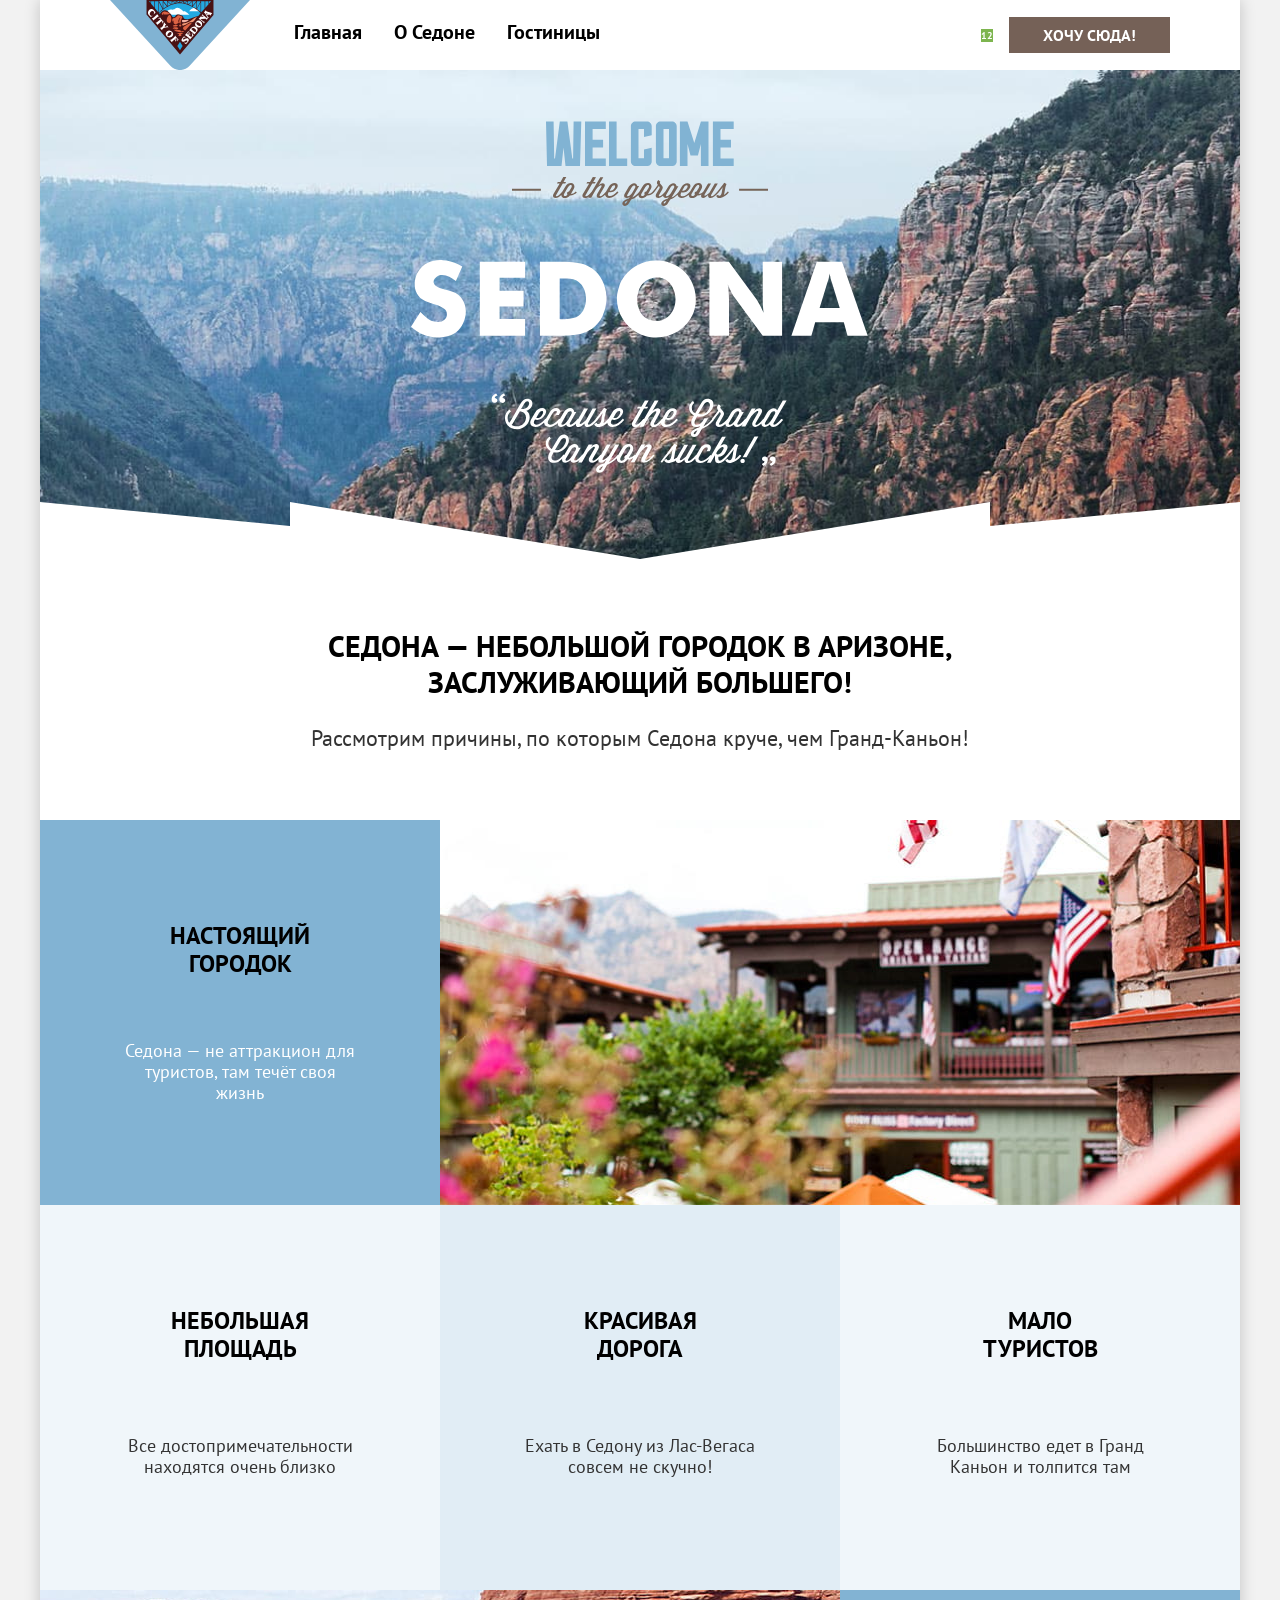
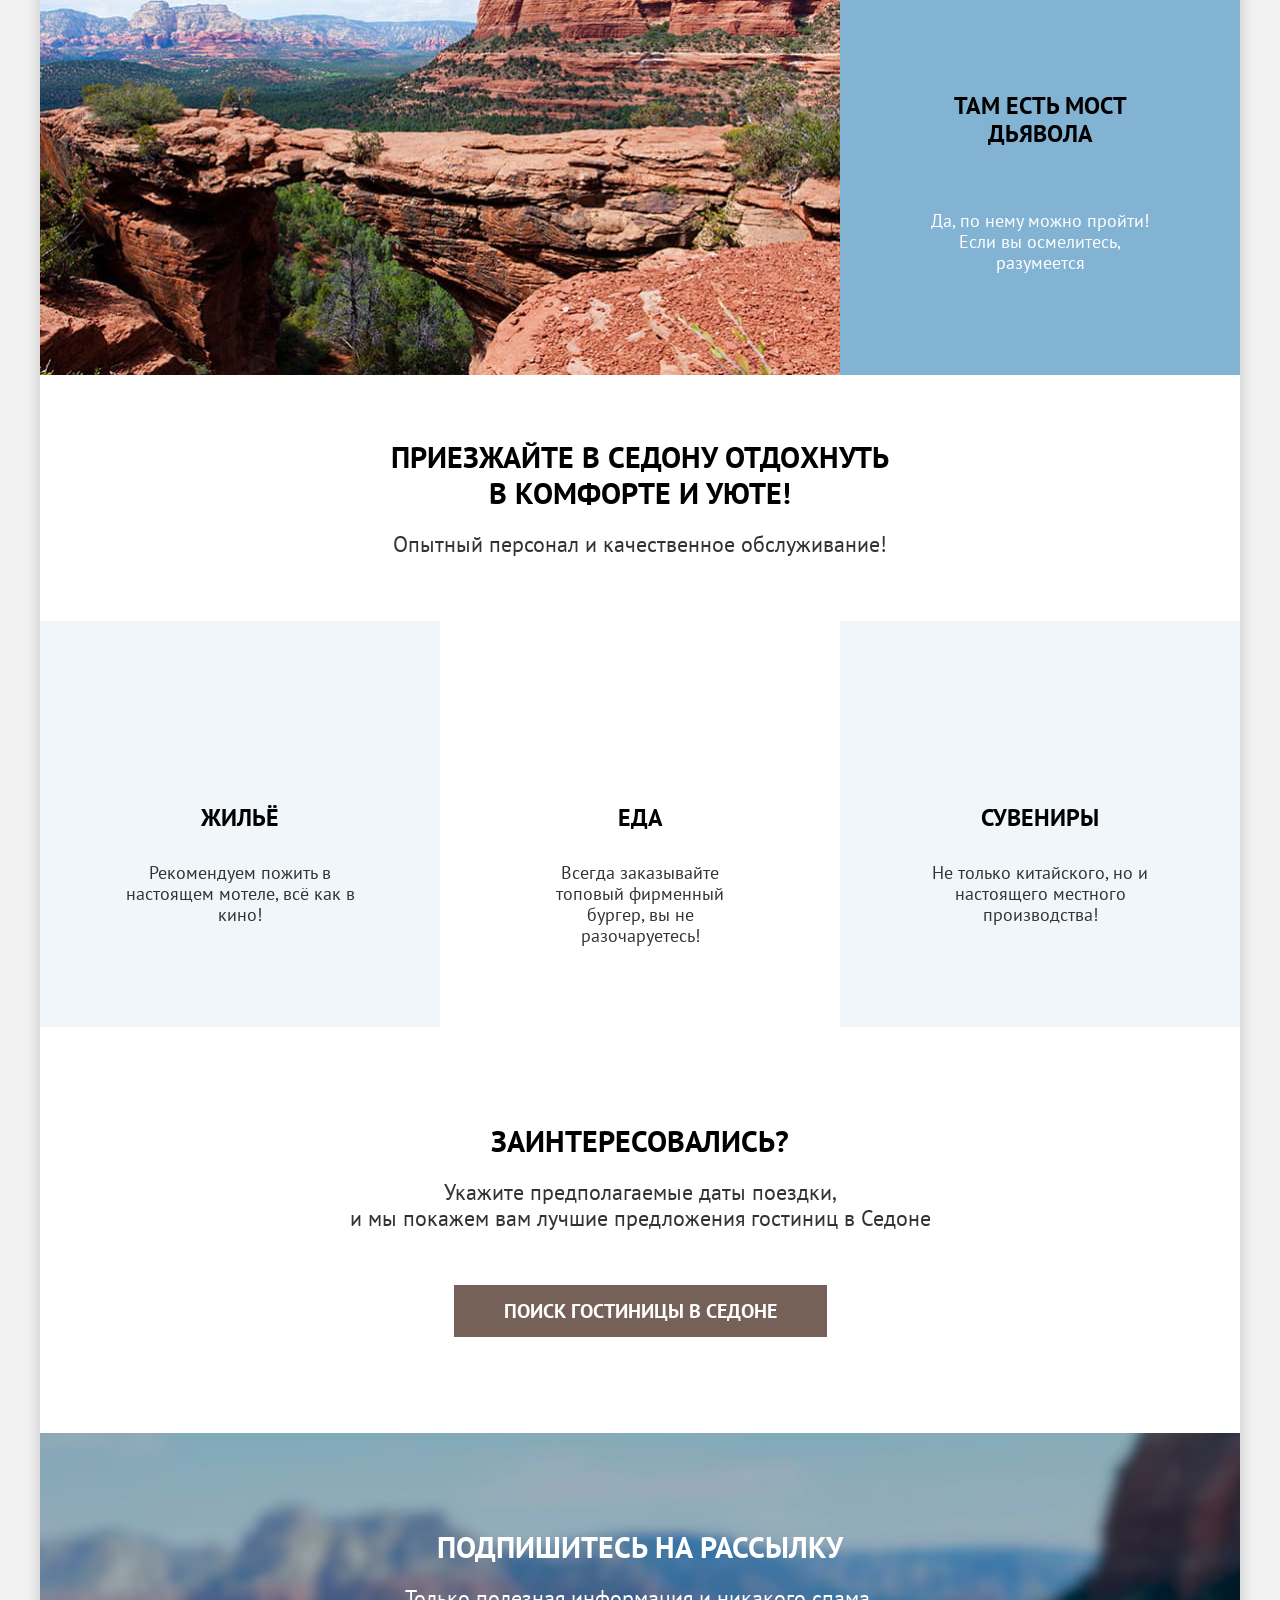
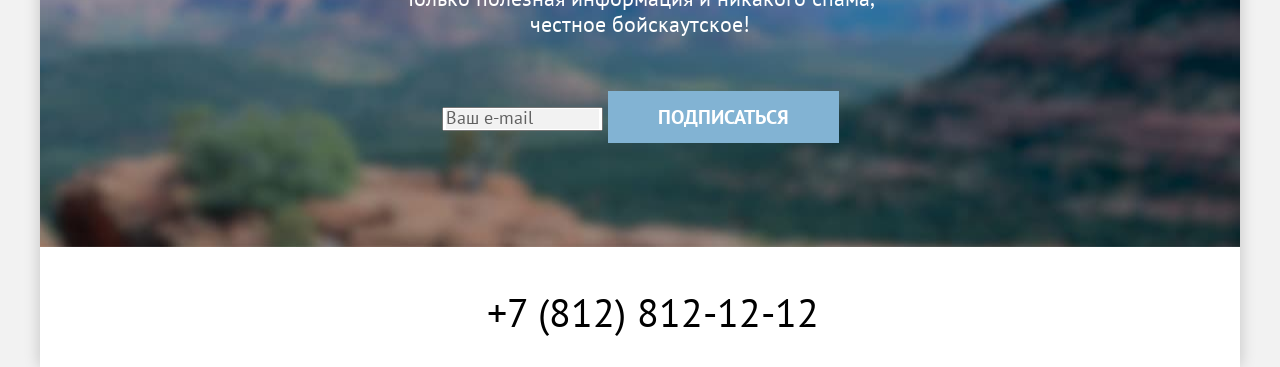
==== commit 60b4642c: "Создает микросетки на флексах для всех страниц" ====
--- a/index.html
+++ b/index.html
@@ -53,7 +53,7 @@
 
         <section class="advantages" data-test="advantages">
           <div class="advantages-intro-container">
-            <h2>Седона — небольшой городок в Аризоне, заслуживающий большего!</h2>
+            <h2 class="advantages-title">Седона — небольшой городок в Аризоне, заслуживающий большего!</h2>
             <p class="advantages-main-description">
               Рассмотрим причины, по которым Седона круче, чем Гранд-Каньон!
             </p>
@@ -61,36 +61,40 @@
 
           <ul class="advantages-list">
             <li class="advantages-item advantages-item-accent">
-              <h3 class="advantages-title">Настоящий городок</h3>
-              <p class="advantages-description">
-                Седона — не аттракцион для туристов, там течёт своя жизнь
-              </p>
+              <div class="advantages-item-column">
+                <h3 class="advantages-subtitle">Настоящий городок</h3>
+                <p class="advantages-description">
+                  Седона — не аттракцион для туристов, там течёт своя жизнь
+                </p>
+              </div>
               <img class="advantages-image" src="images/advantage_1.jpg" width="800" height="385"
                    alt="Улица Седоны с магазином и американским флагом">
             </li>
             <li class="advantages-item">
-              <h3 class="advantages-title">Небольшая площадь</h3>
+              <h3 class="advantages-subtitle">Небольшая площадь</h3>
               <p class="advantages-description">
                 Все достопримечательности находятся очень близко
               </p>
             </li>
             <li class="advantages-item">
-              <h3 class="advantages-title">Красивая дорога</h3>
+              <h3 class="advantages-subtitle">Красивая дорога</h3>
               <p class="advantages-description">
                 Ехать в Седону из Лас-Вегаса совсем не скучно!
               </p>
             </li>
             <li class="advantages-item">
-              <h3 class="advantages-title">Мало туристов</h3>
+              <h3 class="advantages-subtitle">Мало туристов</h3>
               <p class="advantages-description">
                 Большинство едет в Гранд Каньон и толпится там
               </p>
             </li>
             <li class="advantages-item advantages-item-accent">
-              <h3 class="advantages-title">Там есть мост дьявола</h3>
-              <p class="advantages-description">
-                Да, по нему можно пройти! Если вы осмелитесь, разумеется
-              </p>
+              <div class="advantages-item-column advantages-item-column-reverse">
+                <h3 class="advantages-subtitle">Там есть мост дьявола</h3>
+                <p class="advantages-description">
+                  Да, по нему можно пройти! Если вы осмелитесь, разумеется
+                </p>
+              </div>
               <img class="advantages-image" src="images/advantage_2.jpg" width="800" height="385"
                    alt="Мост Дьявола в Седоне">
             </li>
@@ -99,7 +103,7 @@
 
         <section class="services">
           <div class="services-intro-container">
-            <h2>Приезжайте в Седону отдохнуть в комфорте и уюте!</h2>
+            <h2 class="services-title">Приезжайте в Седону отдохнуть в комфорте и уюте!</h2>
             <p class="services-main-description">
               Опытный персонал и качественное обслуживание!
             </p>
@@ -107,19 +111,19 @@
 
           <ul class="services-list">
             <li class="services-item services-item-housing">
-              <h3 class="services-title">Жильё</h3>
+              <h3 class="services-subtitle">Жильё</h3>
               <p class="services-description">
                 Рекомендуем пожить в настоящем мотеле, всё как в кино!
               </p>
             </li>
             <li class="services-item services-item-food">
-              <h3 class="services-title">Еда</h3>
+              <h3 class="services-subtitle">Еда</h3>
               <p class="services-description">
                 Всегда заказывайте топовый фирменный бургер, вы не разочаруетесь!
               </p>
             </li>
             <li class="services-item services-item-souvenirs">
-              <h3 class="services-title">Сувениры</h3>
+              <h3 class="services-subtitle">Сувениры</h3>
               <p class="services-description">
                 Не только китайского, но и настоящего местного производства!
               </p>
@@ -127,16 +131,17 @@
           </ul>
         </section>
 
-        <section class="hotel-search" data-test="search">
-          <h2>Заинтересовались?</h2>
-          <p class="hotel-search-description">
+        <section class="search" data-test="search">
+          <h2 class="search-title">Заинтересовались?</h2>
+          <p class="search-description">
             Укажите предполагаемые даты поездки,<br> и мы покажем вам лучшие предложения гостиниц в Седоне
           </p>
-          <a class="hotel-search-button button" href="#">Поиск гостиницы в Седоне</a>
+          <a class="search-button button" href="#">Поиск гостиницы в Седоне</a>
         </section>
+
         <section class="newsletter" data-test="subscribe">
           <div class="newsletter-intro-container">
-            <h2>Подпишитесь на рассылку</h2>
+            <h2 class="newsletter-title">Подпишитесь на рассылку</h2>
             <p class="newsletter-description">
               Только полезная информация и никакого спама, честное бойскаутское!
             </p>
--- a/styles/styles.css
+++ b/styles/styles.css
@@ -13,6 +13,7 @@
   src: url("../fonts/ptsans-700.woff2") format("woff2");
   font-display: swap;
 }
+
 html {
   height: 100%;
 }
@@ -28,6 +29,24 @@
   background-color: #F2F2F2;
 }
 
+.visually-hidden {
+  position: absolute;
+  width: 1px;
+  height: 1px;
+  margin: -1px;
+  border: 0;
+  padding: 0;
+  white-space: nowrap;
+  clip-path: inset(100%);
+  clip: rect(0 0 0 0);
+  overflow: hidden;
+}
+
+img {
+  max-width: 100%;
+  height: auto;
+}
+
 .page-wrapper {
   display: flex;
   flex-direction: column;
@@ -58,17 +77,24 @@
   flex-grow: 1;
   display: flex;
   justify-content: space-between;
-  align-items: center;
   column-gap: 40px;
 }
 
 .main-nav-list {
+  display: flex;
+  justify-content: space-between;
   margin: 0;
   padding: 0;
   list-style: none;
 }
 
+.main-nav-item {
+  display: flex;
+}
+
 .main-nav-link {
+  display: block;
+  padding: 20px 16px;
   font-size: 20px;
   line-height: 24px;
   font-weight: 700;
@@ -76,8 +102,14 @@
   text-decoration: none;
 }
 
+.main-nav-link.button {
+  align-self: center;
+  padding: 8px 34px;
+}
+
 .nav-menu {
   max-width: 600px;
+  flex-wrap: wrap;
 }
 
 .user-menu {
@@ -91,6 +123,7 @@
 }
 
 .button {
+  padding: 8px 26px;
   font-family: inherit;
   font-size: 16px;
   line-height: 20px;
@@ -100,9 +133,13 @@
   background-color: #756157;
   text-transform: uppercase;
   text-decoration: none;
+  border: none;
+  outline: none;
 }
 
 .hero {
+  padding-top: 51px;
+  padding-bottom: 82px;
   text-align: center;
   background-color: #82A0D3;
   background-image:
@@ -122,25 +159,39 @@
 .advantages-intro-container {
   width: 660px;
   margin: 0 auto;
-}
-
-.advantages h2 {
+  padding: 69px 0 59px 0;
+}
+
+.advantages-title {
+  margin: 0;
+  margin-bottom: 25px;
   font-size: 30px;
   line-height: 36px;
   text-transform: uppercase;
   color: #000000;
 }
 
-.advantages-title {
+.advantages-main-description {
+  margin: 0;
+  margin-bottom: 10px;
+  font-size: 22px;
+  line-height: 26px;
+}
+
+.advantages-subtitle {
+  max-width: 175px;
+  margin: 0;
+  margin-bottom: 62px;
   font-size: 24px;
   line-height: 28px;
-  text-transform: uppercase;
-  color: #000000;
-}
-
-.advantages-main-description {
-  font-size: 22px;
-  line-height: 26px;
+  text-align: center;
+  text-transform: uppercase;
+  word-break: break-word;
+  color: #000000;
+}
+
+.advantages-description {
+  margin: 0;
 }
 
 .advantages-list {
@@ -152,7 +203,14 @@
 }
 
 .advantages-item {
+  box-sizing: border-box;
+  display: flex;
+  flex-direction: column;
+  align-items: center;
+  row-gap: 10px;
   width: 400px;
+  min-height: 385px;
+  padding: 102px 85px;
   background-color: rgba(131, 179, 211, 0.12);
 }
 
@@ -161,10 +219,24 @@
 }
 
 .advantages-item.advantages-item-accent {
-  width: 100%;
+  flex-direction: row;
+  align-items: stretch;
+  flex-basis: 100%;
   flex-grow: 1;
+  padding: 0;
   color: #FFFFFF;
   background-color: #82B3D3;
+}
+
+.advantages-item-column {
+  display: flex;
+  flex-direction: column;
+  align-items: center;
+  padding: 102px 85px;
+}
+
+.advantages-item-column-reverse {
+  order: 1;
 }
 
 .advantages-item-accent .advantages-title{
@@ -178,9 +250,12 @@
 .services-intro-container {
   width: 510px;
   margin: 0 auto;
-}
-
-.services h2 {
+  padding: 64px 0 54px;
+}
+
+.services-title {
+  margin: 0;
+  margin-bottom: 20px;
   font-size: 30px;
   line-height: 36px;
   text-transform: uppercase;
@@ -188,6 +263,8 @@
 }
 
 .services-main-description {
+  margin: 0;
+  margin-bottom: 10px;
   font-size: 22px;
   line-height: 26px;
 }
@@ -201,44 +278,65 @@
 }
 
 .services-item {
+  box-sizing: border-box;
+  display: flex;
+  flex-direction: column;
+  align-items: center;
   width: 400px;
+  min-height: 385px;
+  padding: 81px 85px;
 }
 
 .services-item:nth-child(odd) {
   background-color: rgba(131, 179, 211, 0.12);
 }
 
-.services-title {
+.services-subtitle {
+  margin: 0;
+  margin-bottom: 30px;
+  padding-top: 102px;
   font-size: 24px;
   line-height: 28px;
   text-transform: uppercase;
   color: #000000;
 }
 
-.hotel-search {
+.services-description {
+  margin: 0;
+}
+
+.search {
   width: 600px;
   margin: 0 auto;
+  padding: 96px 0;
   text-align: center;
 }
 
-.hotel-search h2 {
+.search-title {
+  margin: 0;
+  margin-bottom: 20px;
   font-size: 30px;
   line-height: 36px;
   text-transform: uppercase;
   color: #000000;
 }
 
-.hotel-search-description {
+.search-description {
+  margin: 0;
   font-size: 22px;
   line-height: 26px;
 }
 
-.hotel-search-button {
+.search-button {
+  display: inline-block;
+  margin-top: 54px;
+  padding: 8px 50px;
   font-size: 20px;
   line-height: 36px;
 }
 
 .newsletter {
+  padding: 96px 258px 104px;
   text-align: center;
   color: #FFFFFF;
   background-color: #82B3D3;
@@ -251,20 +349,25 @@
 .newsletter-intro-container {
   width: 475px;
   margin: 0 auto;
-}
-
-.newsletter h2 {
+  margin-bottom: 54px;
+}
+
+.newsletter-title {
+  margin: 0;
+  margin-bottom: 20px;
   font-size: 30px;
   line-height: 36px;
   text-transform: uppercase;
 }
 
 .newsletter-description {
+  margin: 0;
   font-size: 22px;
   line-height: 26px;
 }
 
 .newsletter-button {
+  padding: 8px 50px;
   font-size: 20px;
   line-height: 36px;
   background-color: #82B3D3;
@@ -285,13 +388,26 @@
   display: flex;
   justify-content: space-between;
   align-items: center;
-  padding: 0 70px;
+  padding: 40px 70px 30px;
 }
 
 .footer-social-list {
+  display: flex;
+  flex-wrap: wrap;
   margin: 0;
   padding: 0;
   list-style: none;
+}
+
+.footer-social-item {
+  width: 47px;
+  height: 50px;
+}
+
+.footer-social-link {
+  display: block;
+  width: 100%;
+  height: 100%;
 }
 
 .footer-phone {
@@ -301,8 +417,14 @@
   text-decoration: none;
 }
 
+.footer-logo {
+  width: 115px;
+  height: 33px;
+}
+
 .catalog-header {
-  padding: 0 70px;
+  padding: 70px;
+  padding-top: 35px;
   color: #FFFFFF;
   background-color: #82B3D3;
   background-image: url("../images/filter_background.jpg");
@@ -312,12 +434,15 @@
 }
 
 .catalog-title {
+  margin: 0;
+  margin-bottom: 8px;
   font-size: 60px;
   line-height: 78px;
 }
 
 .breadcrumbs {
   margin: 0;
+  margin-bottom: 40px;
   padding: 0;
   list-style: none;
 }
@@ -367,10 +492,12 @@
 }
 
 .catalog {
-  padding: 0 70px;
+  padding: 50px 70px 60px 70px;
 }
 
 .catalog-result {
+  margin: 0;
+  margin-right: 200px;
   font-size: 30px;
   line-height: 36px;
   font-weight: 700;
@@ -384,16 +511,35 @@
 }
 
 .catalog-sort {
+  box-sizing: border-box;
+  width: 292px;
+  height: 49px;
+  padding: 12px 20px;
   font-family: inherit;
   font-size: inherit;
   line-height: inherit;
+  border: 2px solid #E5E5E5;
+  border-radius: 4px;
   color: inherit;
   background-color: #FFFFFF;
 }
 
+.catalog-view {
+  display: flex;
+  column-gap: 8px;
+  margin-left: auto;
+}
+
+.view-button {
+  box-sizing: border-box;
+  width: 48px;
+  height: 48px;
+}
+
 .hotel-list {
   margin: 0;
-  padding: 0;
+  margin-bottom: 40px;
+  padding: 40px 0;
   list-style: none;
 }
 
@@ -424,12 +570,26 @@
 
 .pagination {
   display: flex;
+  column-gap: 8px;
   margin: 0;
   padding: 0;
   list-style: none;
 }
 
+.pagination-item {
+  display: flex;
+  align-items: center;
+  justify-content: center;
+  min-width: 60px;
+  min-height: 60px;
+}
+
 .pagination-link {
+  align-self: stretch;
+  flex-grow: 1;
+  display: flex;
+  align-items: center;
+  justify-content: center;
   font-size: 20px;
   line-height: 36px;
   font-weight: 700;
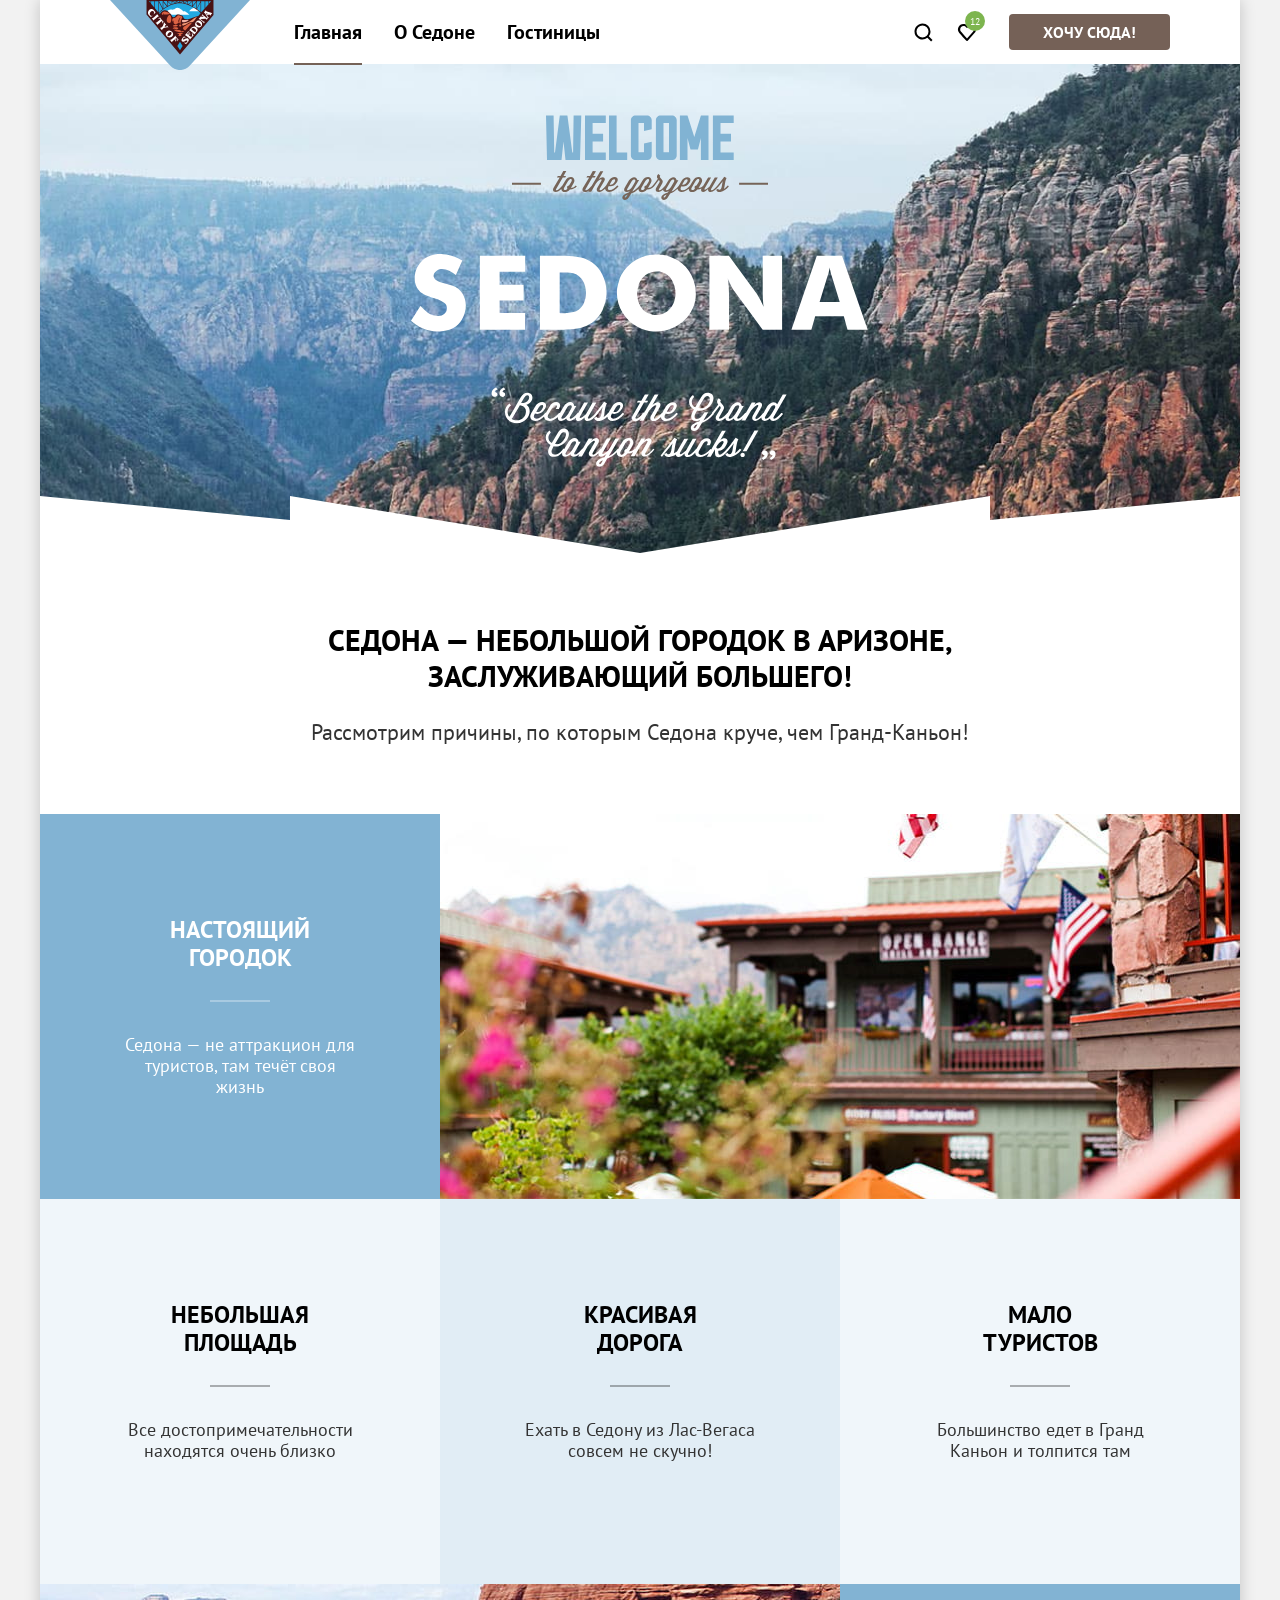
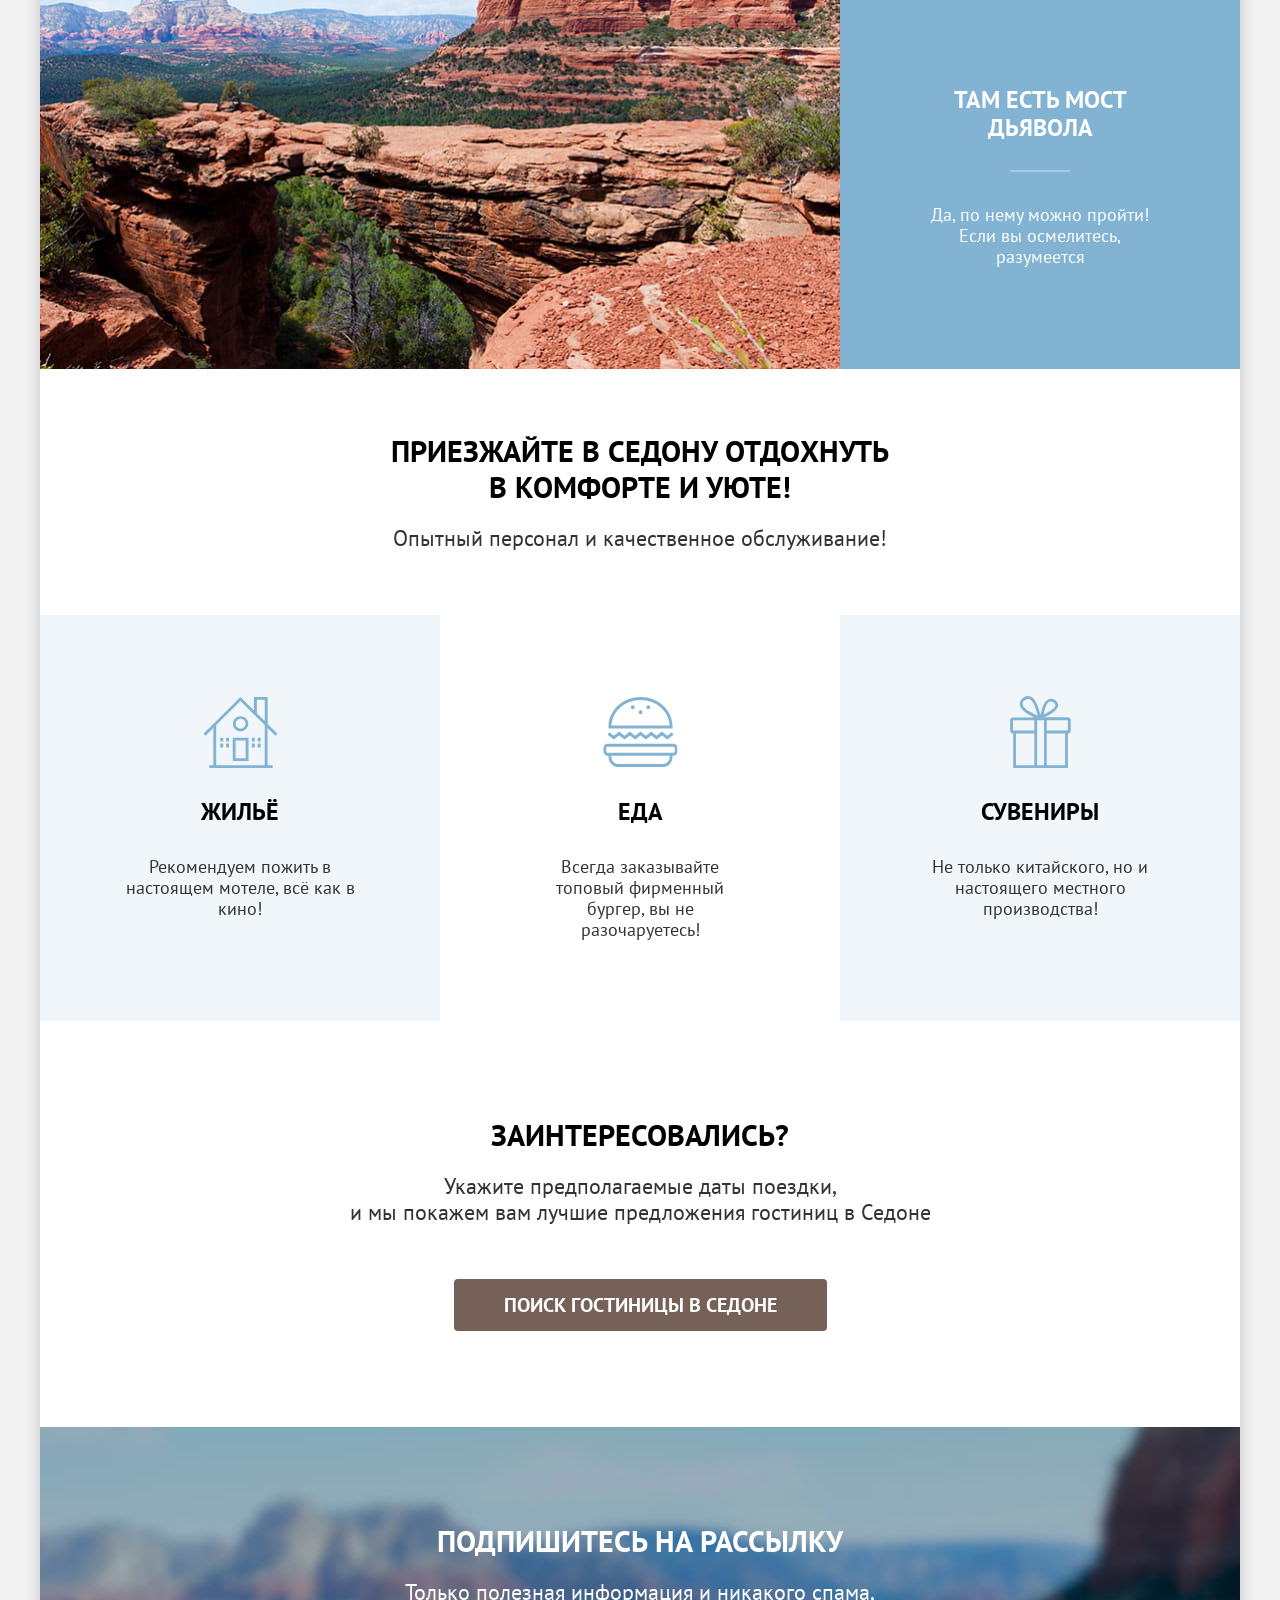
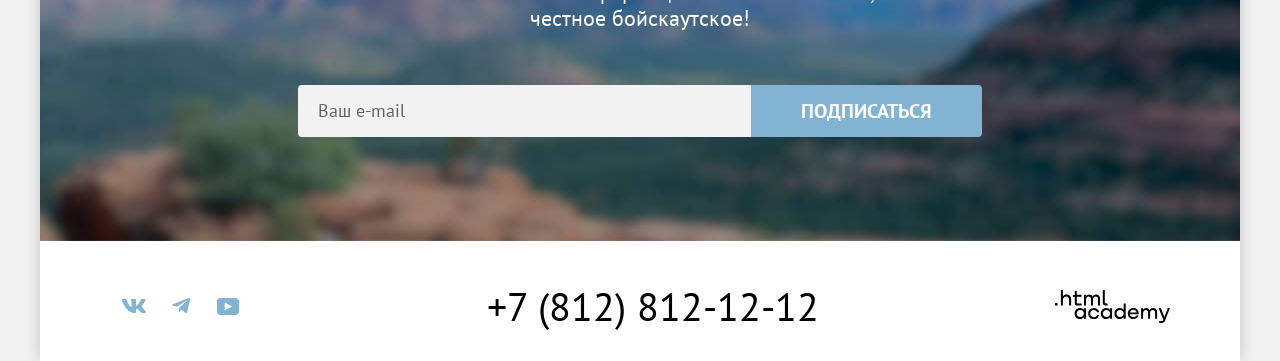
==== commit 6d4db234: "Добавляет декоративные элементы для всех страниц" ====
--- a/index.html
+++ b/index.html
@@ -26,19 +26,19 @@
           </ul>
 
           <ul class="main-nav-list user-menu">
-            <li class="main-nav-item">
-              <a class="main-nav-link user-menu-search" href="#">
+            <li class="user-menu-item">
+              <a class="user-menu-link user-menu-link-search" href="#">
                 <span class="visually-hidden">Поиск</span>
               </a>
             </li>
-            <li class="main-nav-item">
-              <a class="main-nav-link user-menu-favorites" href="#">
+            <li class="user-menu-item">
+              <a class="user-menu-link user-menu-link-favorites" href="#">
                 <span class="visually-hidden">В избранном</span>
                 <span class="favorites-count">12</span>
               </a>
             </li>
-            <li class="main-nav-item">
-              <a class="main-nav-link button" href="#">Хочу сюда!</a>
+            <li class="user-menu-item">
+              <a class="user-menu-link user-menu-button button" href="#">Хочу сюда!</a>
             </li>
           </ul>
         </nav>
@@ -110,20 +110,20 @@
           </div>
 
           <ul class="services-list">
-            <li class="services-item services-item-housing">
-              <h3 class="services-subtitle">Жильё</h3>
+            <li class="services-item">
+              <h3 class="services-subtitle services-subtitle-housing">Жильё</h3>
               <p class="services-description">
                 Рекомендуем пожить в настоящем мотеле, всё как в кино!
               </p>
             </li>
-            <li class="services-item services-item-food">
-              <h3 class="services-subtitle">Еда</h3>
+            <li class="services-item">
+              <h3 class="services-subtitle services-subtitle-food">Еда</h3>
               <p class="services-description">
                 Всегда заказывайте топовый фирменный бургер, вы не разочаруетесь!
               </p>
             </li>
-            <li class="services-item services-item-souvenirs">
-              <h3 class="services-subtitle">Сувениры</h3>
+            <li class="services-item">
+              <h3 class="services-subtitle services-subtitle-gift">Сувениры</h3>
               <p class="services-description">
                 Не только китайского, но и настоящего местного производства!
               </p>
@@ -156,19 +156,30 @@
       </main>
 
       <footer class="footer" data-test="footer">
-        <ul class="footer-social-list">
-          <li class="footer-social-item">
-            <a class="footer-social-link footer-social-link-vk" href="https://vk.com/htmlacademy">
+        <ul class="social">
+          <li class="social-item">
+            <a class="social-link" href="https://vk.com/htmlacademy">
+              <svg class="social-icon" aria-hidden="true" focusable="false" xmlns="http://www.w3.org/2000/svg" width="24" height="14" fill="currentColor" viewBox="0 0 24 14">
+                <path fill-rule="evenodd" d="M23.45.95c.17-.55 0-.95-.8-.95h-2.62c-.67 0-.98.35-1.14.73 0 0-1.34 3.2-3.23 5.27-.61.6-.89.8-1.22.8-.17 0-.42-.2-.42-.74V.95c0-.66-.18-.95-.74-.95H9.15c-.42 0-.67.3-.67.6 0 .61.95.76 1.05 2.5v3.8c0 .84-.16.99-.5.99-.88 0-3.05-3.21-4.33-6.89-.25-.71-.5-1-1.17-1H.9C.15 0 0 .35 0 .73c0 .68.89 4.07 4.14 8.55C6.32 12.34 9.38 14 12.16 14c1.67 0 1.88-.37 1.88-1v-2.32c0-.73.16-.88.69-.88.38 0 1.05.2 2.61 1.67C19.11 13.22 19.4 14 20.41 14h2.62c.75 0 1.13-.37.91-1.1-.24-.72-1.09-1.77-2.21-3.02-.62-.7-1.53-1.47-1.81-1.86-.4-.49-.28-.7 0-1.14 0 0 3.2-4.43 3.53-5.93" clip-rule="evenodd"/>
+              </svg>
               <span class="visually-hidden">ВКонтакте</span>
             </a>
           </li>
-          <li class="footer-social-item">
-            <a class="footer-social-link footer-social-link-telegram" href="https://t.me/htmlacademy">
+
+          <li class="social-item">
+            <a class="social-link" href="https://t.me/htmlacademy">
+              <svg class="social-icon" aria-hidden="true" focusable="false" xmlns="http://www.w3.org/2000/svg" width="18" height="16" fill="currentColor" viewBox="0 0 18 16">
+                <path d="M16.79.1.84 6.25c-1.09.43-1.08 1.04-.2 1.31l4.1 1.28 9.47-5.98c.44-.27.85-.12.52.18L7.05 9.96l-.28 4.22c.41 0 .6-.19.83-.41l1.99-1.93 4.13 3.05c.77.42 1.31.2 1.5-.7l2.72-12.8c.28-1.12-.43-1.62-1.16-1.3"/>
+              </svg>
               <span class="visually-hidden">Telegram</span>
             </a>
           </li>
-          <li class="footer-social-item">
-            <a class="footer-social-link footer-social-link-youtube" href="https://www.youtube.com/user/htmlacademyru">
+
+          <li class="social-item">
+            <a class="social-link" href="https://www.youtube.com/user/htmlacademyru">
+              <svg class="social-icon" aria-hidden="true" focusable="false" xmlns="http://www.w3.org/2000/svg" width="22" height="17" fill="currentColor" viewBox="0 0 22 17">
+                <path d="M18.6 0H3.18C1.31 0 0 1.6 0 3.4v10.1C0 15.4 1.31 17 3.17 17h15.66c1.64 0 3.17-1.6 3.17-3.4V3.4C21.78 1.6 20.47 0 18.6 0M7.67 12.54V4.46L15 8.5z"/>
+              </svg>
               <span class="visually-hidden">YouTube</span>
             </a>
           </li>
@@ -176,6 +187,9 @@
 
         <a class="footer-phone" href="tel:+78128121212">+7 (812) 812-12-12</a>
         <a class="footer-logo" href="https://htmlacademy.ru/intensive/htmlcss">
+          <svg class="footer-logo-icon" role="img" aria-label="логотип HTML Academy" aria-hidden="true" focusable="false" xmlns="http://www.w3.org/2000/svg" width="115" height="33" fill="currentColor" viewBox="0 0 115 33">
+            <path d="M0 12.9v2.6h2.5v-2.6zM11.6 4.5c-1.6 0-2.8.7-3.6 1.7h-.1V0h-2v15.5h2v-5.3c0-2.1 1.3-3.6 3.3-3.6 1.8 0 2.9 1.4 2.9 3.2v5.7h2V9.4c.1-3-1.8-4.9-4.5-4.9M26.6 4.8h-4.8V1.1h-2v3.8h-1.9v2h1.9v6c0 1.7 1 2.7 2.7 2.7h4.1v-2h-3.7c-.7 0-1.1-.4-1.1-1.1V6.8h4.8zM41.1 4.6c-1.6 0-2.9.8-3.5 2.1h-.1c-.6-1.2-1.8-2.1-3.4-2.1-1.4 0-2.5.8-3.1 1.8h-.1V4.8H29v10.6h2V10c0-2 1-3.5 2.6-3.5 1.5 0 2.4 1 2.4 2.6v6.3h2V9.8c0-2.4 1.4-3.3 2.6-3.3 1.5 0 2.4 1 2.4 2.6v6.3h2V8.9c.1-2.5-1.4-4.3-3.9-4.3M47.8 12.7c0 1.7 1 2.7 2.8 2.7h2v-2h-1.7c-.7 0-1.1-.4-1.1-1.1V0h-2zM28.9 19.7c-.9-1.1-2.2-1.8-3.9-1.8-3.1 0-5.4 2.3-5.4 5.6s2.3 5.6 5.4 5.6c1.8 0 3-.8 3.8-1.9h.1v1.6h2V18.2h-2zm-3.6 7.4c-2.2 0-3.6-1.6-3.6-3.6s1.4-3.6 3.6-3.6 3.6 1.6 3.6 3.6c0 1.9-1.4 3.6-3.6 3.6M44.2 22c-.5-2.4-2.6-4.1-5.4-4.1a5.4 5.4 0 0 0-5.6 5.6c0 3.1 2.2 5.6 5.6 5.6 2.8 0 4.9-1.8 5.4-4.2h-2.1a3.4 3.4 0 0 1-3.3 2.3c-2.2 0-3.6-1.6-3.6-3.6s1.4-3.6 3.6-3.6c1.6 0 2.8 1 3.3 2.2h2.1zM55.1 19.7c-.9-1.1-2.2-1.8-3.9-1.8-3.1 0-5.4 2.3-5.4 5.6s2.3 5.6 5.4 5.6c1.8 0 3-.8 3.8-1.9h.1v1.6h2V18.2h-2zm-3.6 7.4c-2.2 0-3.6-1.6-3.6-3.6s1.4-3.6 3.6-3.6 3.6 1.6 3.6 3.6c0 1.9-1.5 3.6-3.6 3.6M68.7 19.8c-.9-1.1-2.2-1.9-3.9-1.9-3.1 0-5.4 2.3-5.4 5.6s2.2 5.6 5.4 5.6c1.7 0 3-.8 3.8-1.8h.1v1.5h2V13.4h-2zm-3.6 7.3c-2.2 0-3.6-1.6-3.6-3.6s1.4-3.6 3.6-3.6 3.6 1.6 3.6 3.6c-.1 2-1.5 3.6-3.6 3.6M78.3 17.9c-3.3 0-5.5 2.5-5.5 5.6 0 3 2.1 5.6 5.5 5.6 2.5 0 4.5-1.3 5.2-3.6h-2.1c-.5 1-1.6 1.6-3 1.6-1.9 0-3.3-1.3-3.4-2.9h8.8c.2-3.6-2-6.3-5.5-6.3m0 1.9c1.7 0 3 1 3.3 2.6h-6.5c.3-1.5 1.5-2.6 3.2-2.6M98.2 17.9c-1.6 0-2.9.8-3.6 2h-.1c-.6-1.2-1.8-2-3.4-2-1.4 0-2.5.7-3.1 1.8v-1.5h-1.9v10.6h2v-5.4c0-2 1-3.4 2.6-3.5 1.5 0 2.4 1 2.4 2.6v6.3h2v-5.6c0-2.4 1.4-3.3 2.6-3.3 1.5 0 2.4 1 2.4 2.6v6.3h2v-6.5c.1-2.6-1.4-4.4-3.9-4.4M109.4 27l-3.6-8.9h-2.2l4.8 11.6c-.3.9-.7 1.2-1.7 1.2h-2.5v2h2.5c1.8 0 2.8-.8 3.5-2.6l4.7-12.2h-2.1z"/>
+          </svg>
           <span class="visually-hidden">HTML Academy</span>
         </a>
       </footer>
--- a/styles/styles.css
+++ b/styles/styles.css
@@ -20,7 +20,6 @@
 
 body {
   margin: 0;
-  padding: 0 40px;
   height: 100%;
   font-family: "PT Sans", sans-serif;
   font-size: 18px;
@@ -47,83 +46,10 @@
   height: auto;
 }
 
-.page-wrapper {
-  display: flex;
-  flex-direction: column;
-  width: 1200px;
-  min-height: 100%;
-  margin: 0 auto;
-  background-color: #FFFFFF;
-  box-shadow: 0 0 15px 0 #00000033;
-}
-
-.main-header {
-  display: flex;
-  justify-content: space-between;
-  padding: 0 70px;
-}
-
-.logo {
-  width: 140px;
-  height: 70px;
-  margin-right: 28px;
-}
-
-.main-container {
-  flex-grow: 1;
-}
-
-.main-nav {
-  flex-grow: 1;
-  display: flex;
-  justify-content: space-between;
-  column-gap: 40px;
-}
-
-.main-nav-list {
-  display: flex;
-  justify-content: space-between;
-  margin: 0;
-  padding: 0;
-  list-style: none;
-}
-
-.main-nav-item {
-  display: flex;
-}
-
-.main-nav-link {
-  display: block;
-  padding: 20px 16px;
-  font-size: 20px;
-  line-height: 24px;
-  font-weight: 700;
-  color: #000000;
-  text-decoration: none;
-}
-
-.main-nav-link.button {
-  align-self: center;
-  padding: 8px 34px;
-}
-
-.nav-menu {
-  max-width: 600px;
-  flex-wrap: wrap;
-}
-
-.user-menu {
-  max-width: 300px;
-}
-
-.favorites-count {
-  font-size: 10px;
-  color: #FFFFFF;
-  background-color: #7DB54F;
-}
-
 .button {
-  padding: 8px 26px;
+  display: inline-block;
+  appearance: none;
+  padding: 8px;
   font-family: inherit;
   font-size: 16px;
   line-height: 20px;
@@ -134,7 +60,175 @@
   text-transform: uppercase;
   text-decoration: none;
   border: none;
-  outline: none;
+  border-radius: 4px;
+  cursor: pointer;
+  transition:
+    background-color 0.25s ease-in-out,
+    color 0.25s ease-in-out;
+}
+
+.button:hover,
+.button:focus {
+  background-color: #615048;
+}
+
+.button:active {
+  color: rgba(255, 255, 255, 0.3);
+  background-color: #756157;
+}
+
+.page-wrapper {
+  display: flex;
+  flex-direction: column;
+  width: 1200px;
+  min-height: 100%;
+  margin: 0 auto;
+  background-color: #FFFFFF;
+  box-shadow: 0 0 15px 0 rgba(0, 0, 0, 0.2);
+}
+
+.main-header {
+  position: relative;
+  display: flex;
+  justify-content: space-between;
+  column-gap: 28px;
+  padding: 0 70px;
+}
+
+.logo {
+  width: 140px;
+  height: 70px;
+  margin-bottom: -6px;
+}
+
+.main-container {
+  flex-grow: 1;
+}
+
+.main-nav {
+  flex-grow: 1;
+  display: flex;
+  justify-content: space-between;
+  column-gap: 40px;
+}
+
+.main-nav-list {
+  display: flex;
+  justify-content: space-between;
+  margin: 0;
+  padding: 0;
+  list-style: none;
+}
+
+.main-nav-item {
+  display: flex;
+}
+
+.main-nav-link {
+  position: relative;
+  display: block;
+  padding: 20px 16px;
+  font-size: 20px;
+  line-height: 24px;
+  font-weight: 700;
+  color: #000000;
+  text-decoration: none;
+  transition: color 0.25s ease-in-out;
+}
+
+.main-nav-link:hover,
+.main-nav-link:focus {
+  color: #756157;
+}
+
+.main-nav-link:active {
+  color: rgba(117, 97, 87, 0.3);
+}
+
+.main-nav-link-current::after {
+  content: "";
+  position: absolute;
+  bottom: -1px;
+  left: 50%;
+  transform: translateX(-50%);
+  width: calc(100% - 32px);
+  height: 2px;
+  background-color: #756257;
+}
+
+.main-nav-link.button {
+  align-self: center;
+  padding: 8px 34px;
+  color: #FFFFFF;
+}
+
+.nav-menu {
+  max-width: 600px;
+  flex-wrap: wrap;
+}
+
+.user-menu {
+  display: flex;
+  max-width: 300px;
+}
+
+.user-menu-item {
+  display: flex;
+  min-width: 44px;
+}
+
+.user-menu-link {
+  transition: opacity 0.25s ease-in-out;
+}
+
+.user-menu-link:hover,
+.user-menu-link:focus {
+  opacity: 0.6;
+}
+
+.user-menu-link:active {
+  opacity: 0.3;
+}
+
+.user-menu-link-search {
+  box-sizing: border-box;
+  min-width: 44px;
+  background-image: url("../images/icons/search.svg");
+  background-repeat: no-repeat;
+  background-position: center;
+  background-size: 20px;
+}
+
+.user-menu-link-favorites {
+  position: relative;
+  box-sizing: border-box;
+  min-width: 44px;
+  background-image: url("../images/icons/heart.svg");
+  background-repeat: no-repeat;
+  background-position: center;
+  background-size: 20px;
+}
+
+.favorites-count {
+  position: absolute;
+  top: 11px;
+  right: 4px;
+  display: flex;
+  justify-content: center;
+  align-items: center;
+  width: 20px;
+  height: 20px;
+  border-radius: 50%;
+  font-size: 10px;
+  color: #FFFFFF;
+  background-color: #7DB54F;
+}
+
+.user-menu-button {
+  margin-left: 20px;
+  padding: 8px 34px;
+  align-self: center;
+  height: auto;
 }
 
 .hero {
@@ -148,8 +242,8 @@
   background-size: 100% auto, cover;
   background-repeat: no-repeat;
   background-position:
-    left bottom,
-    left top;
+    center bottom,
+    center top;
 }
 
 .advantages {
@@ -179,15 +273,35 @@
 }
 
 .advantages-subtitle {
+  position: relative;
   max-width: 175px;
   margin: 0;
-  margin-bottom: 62px;
+  margin-bottom: 52px;
   font-size: 24px;
   line-height: 28px;
   text-align: center;
   text-transform: uppercase;
   word-break: break-word;
   color: #000000;
+}
+
+.advantages-subtitle::after {
+  content: "";
+  position: absolute;
+  bottom: -30px;
+  left: 50%;
+  transform: translateX(-50%);
+  width: 60px;
+  height: 2px;
+  background-color: rgba(0, 0, 0, 0.3);
+}
+
+.advantages-item-accent .advantages-subtitle::after {
+  background-color: rgba(255, 255, 255, 0.3);
+}
+
+.advantages-item-accent .advantages-subtitle {
+  color: #FFFFFF;
 }
 
 .advantages-description {
@@ -232,6 +346,7 @@
   display: flex;
   flex-direction: column;
   align-items: center;
+  row-gap: 10px;
   padding: 102px 85px;
 }
 
@@ -292,6 +407,7 @@
 }
 
 .services-subtitle {
+  position: relative;
   margin: 0;
   margin-bottom: 30px;
   padding-top: 102px;
@@ -299,6 +415,31 @@
   line-height: 28px;
   text-transform: uppercase;
   color: #000000;
+}
+
+.services-subtitle::before {
+  content: "";
+  position: absolute;
+  left: 50%;
+  bottom: 58px;
+  width: 75px;
+  height: 72px;
+  transform: translateX(-50%);
+  background-repeat: no-repeat;
+  background-position: bottom center;
+  background-size: contain;
+}
+
+.services-subtitle-housing::before {
+  background-image: url("../images/icons/housing.svg");
+}
+
+.services-subtitle-food::before {
+  background-image: url("../images/icons/food.svg");
+}
+
+.services-subtitle-gift::before {
+  background-image: url("../images/icons/gift.svg");
 }
 
 .services-description {
@@ -366,16 +507,43 @@
   line-height: 26px;
 }
 
+.newsletter-form {
+  display: flex;
+}
+
 .newsletter-button {
   padding: 8px 50px;
   font-size: 20px;
   line-height: 36px;
   background-color: #82B3D3;
+  border-top-left-radius: 0;
+  border-bottom-left-radius: 0;
+}
+
+.newsletter-button:hover,
+.newsletter-button:focus {
+  background-color: #68A2CA;
+}
+
+.newsletter-button:active {
+  color: rgba(255, 255, 255, 0.3);
+  background-color: #82B3D3;
 }
 
 .newsletter-form input[type="email"] {
+  flex-grow: 1;
+  padding: 14px 20px;
   font-family: "PT Sans", sans-serif;
-}
+  font-size: 18px;
+  line-height: 24px;
+  color: rgba(0, 0, 0, 0.6);
+  background-color: #F2F2F2;
+  border: none;
+  border-radius: 4px;
+  border-top-right-radius: 0;
+  border-bottom-right-radius: 0;
+}
+
 .newsletter-form input[type="email"]::placeholder {
   font-family: "PT Sans", sans-serif;
   font-size: 18px;
@@ -391,7 +559,7 @@
   padding: 40px 70px 30px;
 }
 
-.footer-social-list {
+.social {
   display: flex;
   flex-wrap: wrap;
   margin: 0;
@@ -399,15 +567,31 @@
   list-style: none;
 }
 
-.footer-social-item {
+.social-item {
   width: 47px;
   height: 50px;
 }
 
-.footer-social-link {
-  display: block;
+.social-link {
+  display: flex;
+  justify-content: center;
+  align-items: center;
   width: 100%;
   height: 100%;
+  color: #83B3D3;
+}
+
+.social-icon {
+  transition: color 0.25s ease-in-out;
+}
+
+.social-link:hover .social-icon,
+.social-link:focus .social-icon{
+  color: #68A2CA;
+}
+
+.social-link:active .social-icon {
+  color: rgba(104, 162, 202, 0.3);
 }
 
 .footer-phone {
@@ -415,11 +599,35 @@
   line-height: 48px;
   color: #000000;
   text-decoration: none;
+  transition: color 0.25s ease-in-out;
+}
+
+.footer-phone:hover,
+.footer-phone:focus {
+  color: #756157;
+}
+
+.footer-phone:active {
+  color: rgba(117, 97, 87, 0.3);
 }
 
 .footer-logo {
   width: 115px;
   height: 33px;
+}
+
+.footer-logo-icon {
+  color: #000000;
+  transition: color 0.25s ease-in-out;
+}
+
+.footer-logo:hover .footer-logo-icon,
+.footer-logo:focus .footer-logo-icon {
+  color: #756157;
+}
+
+.footer-logo:active .footer-logo-icon {
+  color: rgba(117, 97, 87, 0.3);
 }
 
 .catalog-header {
@@ -441,10 +649,29 @@
 }
 
 .breadcrumbs {
+  display: flex;
+  column-gap: 28px;
   margin: 0;
   margin-bottom: 40px;
   padding: 0;
   list-style: none;
+}
+
+.breadcrumbs-item {
+  position: relative;
+}
+
+.breadcrumbs-item:not(:last-child)::after {
+  content: "";
+  position: absolute;
+  top: 50%;
+  right: -20px;
+  width: 7px;
+  height: 10px;
+  transform: translateY(-50%);
+  background-image: url("../images/icons/chevron-right.svg");
+  background-repeat: no-repeat;
+  background-position: center;
 }
 
 .breadcrumbs-link {
@@ -453,41 +680,150 @@
   text-decoration: none;
 }
 
+.breadcrumbs-link:hover {
+  opacity: 0.6;
+}
+
+.breadcrumbs-link:active {
+  opacity: 0.3;
+}
+
 .catalog-filter {
   display: flex;
   justify-content: space-between;
+  column-gap: 70px;
+}
+
+.filter-group {
+  display: flex;
+  flex-direction: column;
+  min-width: 150px;
+  padding: 0;
+  border: none;
+}
+
+.filter-group-range {
+  width: 288px;
+  margin-left: auto;
+  justify-content: space-between;
 }
 
 .filter-title {
+  margin-bottom: 32px;
   font-size: 20px;
   line-height: 24px;
   font-weight: 700;
   text-transform: capitalize;
 }
 
+.filter-list {
+  display: flex;
+  flex-direction: column;
+  row-gap: 16px;
+  margin: 0;
+  padding: 0;
+  list-style: none;
+}
+
 .filter-item {
   font-size: 18px;
   line-height: 23px;
 }
 
-.price-inputs input[type="number"] {
+.range-inputs {
+  display: flex;
+  justify-content: space-between;
+  column-gap: 2px;
+}
+
+.range-input {
+  grid-column: 1 / -1;
+  grid-row: 1 / -1;
+  padding: 12px 40px 12px 20px;
   font-weight: 700;
   font-size: 18px;
   line-height: 24px;
-}
-
-.price-label-from,
-.price-label-to {
+  background-color: #F2F2F2;
+  border: none;
+  border-radius: 4px;
+}
+
+.range-input-min {
+  border-top-right-radius: 0;
+  border-bottom-right-radius: 0;
+}
+
+.range-input-max {
+  border-top-left-radius: 0;
+  border-bottom-left-radius: 0;
+}
+
+/* Chrome, Safari, Edge */
+.range-input[type="number"]::-webkit-outer-spin-button,
+.range-input[type="number"]::-webkit-inner-spin-button {
+  -webkit-appearance: none;
+  margin: 0;
+}
+
+/* Firefox */
+.range-input[type="number"] {
+  -moz-appearance: textfield;
+}
+
+.range-field {
+  display: grid;
+  flex-grow: 1;
+}
+
+.range-text {
+  margin-right: 20px;
+  grid-column: 1 / -1;
+  grid-row: 1 / -1;
+  justify-self: end;
+  align-self: center;
   font-size: 18px;
   line-height: 24px;
   color: rgba(0, 0, 0, 0.3);
 }
 
-.catalog-filter-button {
+.filter-buttons {
+  display: flex;
+  flex-direction: column;
+  flex-basis: 190px;
+  column-gap: 16px;
+  margin-top: 56px;
+}
+
+.filter-submit {
   background-color: #82B3D3;
 }
 
-.catalog-filter-reset {
+.filter-submit:hover,
+.filter-submit:focus {
+  background-color: #68A2CA;
+}
+
+.filter-submit:active {
+  color: rgba(255, 255, 255, 0.3);
+  background-color: #82B3D3;
+}
+
+.filter-reset {
+  margin-top: auto;
+  background-color: transparent;
+  transition:
+    background-color 0.25s ease-in-out,
+    color 0.25s ease-in-out;
+}
+
+.filter-reset:hover,
+.filter-reset:focus {
+  background-color: transparent;
+  color: rgba(255, 255, 255, 0.6)
+}
+
+.filter-reset:active {
+  color: rgba(255, 255, 255, 0.3);
   background-color: transparent;
 }
 
@@ -522,6 +858,18 @@
   border-radius: 4px;
   color: inherit;
   background-color: #FFFFFF;
+  cursor: pointer;
+  transition: border-color 0.25s ease-in-out;
+}
+
+.catalog-sort:hover,
+.catalog-sort:focus {
+  border-color: #68A2CA;
+}
+
+.catalog-sort:focus {
+  border-color: #68A2CA;
+  outline: none;
 }
 
 .catalog-view {
@@ -534,43 +882,188 @@
   box-sizing: border-box;
   width: 48px;
   height: 48px;
+  border: 2px solid #E5E5E5;
+  border-radius: 4px;
+  background-repeat: no-repeat;
+  background-position: center;
+  transition: border-color 0.25s ease-in-out;
+}
+
+.view-button:hover {
+  border-color: #000000;
+}
+
+.view-button-active {
+  border-color: #000000;
+}
+
+.view-button:focus {
+  outline: none;
+  border-color: #68A2CA;
+}
+
+.view-button-tile {
+  background-image: url("../images/icons/view-tile.svg");
+}
+
+.view-button-card {
+  background-image: url("../images/icons/view-card.svg");
+}
+
+.view-button-list {
+  background-image: url("../images/icons/view-list.svg");
 }
 
 .hotel-list {
+  display: grid;
+  grid-template-columns: repeat(3, 340px);
+  gap: 20px;
   margin: 0;
   margin-bottom: 40px;
   padding: 40px 0;
   list-style: none;
+  border-bottom: 1px solid #E5E5E5;
+}
+
+.hotel-card {
+  display: grid;
+  grid-template-columns: repeat(2, 140px);
+  grid-template-rows: 1fr;
+  column-gap: 20px;
+  row-gap: 16px;
+  padding: 20px;
+  border-radius: 4px;
+  outline: 1px solid #E5E5E5;
 }
 
 .hotel-link {
+  grid-column: 1 / -1;
+  display: flex;
+  flex-direction: column;
+  row-gap: 16px;
   color: #000000;
   text-decoration: none;
 }
 
 .hotel-title {
+  margin: 0;
   font-size: 24px;
   line-height: 28px;
 }
 
+.hotel-type {
+  margin: 0;
+}
+
+.hotel-price {
+  margin: 0;
+  justify-self: end;
+}
+
 .hotel-favorite {
   background-color: #82B3D3;
 }
 
+.hotel-favorite:hover,
+.hotel-favorite:focus {
+  background-color: #68A2CA;
+}
+.hotel-favorite:active {
+  color: rgba(255, 255, 255, 0.3);
+  background-color: #82B3D3;
+}
+
 .hotel-favorite-added {
   background-color: #7DB54F;
 }
 
+.hotel-favorite-added:hover,
+.hotel-favorite-added:focus {
+  background-color: #6C9E42;
+}
+
+.hotel-favorite-added:active {
+  color: rgba(255, 255, 255, 0.3);
+  background-color: #7DB54F;
+}
+
+.hotel-stars {
+  align-self: center;
+  height: 17px;
+  background-repeat: no-repeat;
+  background-size: contain;
+}
+
+.hotel-stars-1 {
+  background-image:
+    url("../images/icons/star.svg");
+  background-position:
+    0 0;
+}
+
+.hotel-stars-2 {
+  background-image:
+    url("../images/icons/star.svg"),
+    url("../images/icons/star.svg");
+  background-position:
+    0 0,
+    24px 0;
+}
+
+.hotel-stars-3 {
+  background-image:
+    url("../images/icons/star.svg"),
+    url("../images/icons/star.svg"),
+    url("../images/icons/star.svg");
+  background-position:
+    0 0,
+    24px 0,
+    48px 0;
+}
+
+.hotel-stars-4 {
+  background-image:
+    url("../images/icons/star.svg"),
+    url("../images/icons/star.svg"),
+    url("../images/icons/star.svg"),
+    url("../images/icons/star.svg");
+  background-position:
+    0 0,
+    24px 0,
+    48px 0,
+    72px 0;
+}
+
+.hotel-stars-5 {
+  background-image:
+    url("../images/icons/star.svg"),
+    url("../images/icons/star.svg"),
+    url("../images/icons/star.svg"),
+    url("../images/icons/star.svg"),
+    url("../images/icons/star.svg");
+  background-position:
+    0 0,
+    24px 0,
+    48px 0,
+    72px 0,
+    96px 0;
+}
+
 .hotel-rating {
+  margin: 0;
+  padding: 8px;
   font-size: 16px;
   line-height: 20px;
   text-transform: uppercase;
+  text-align: center;
+  align-self: center;
   background-color: #F2F2F2;
+  border-radius: 4px;
 }
 
 .pagination {
   display: flex;
-  column-gap: 8px;
+  gap: 8px;
   margin: 0;
   padding: 0;
   list-style: none;
@@ -585,6 +1078,7 @@
 }
 
 .pagination-link {
+  padding: 5px;
   align-self: stretch;
   flex-grow: 1;
   display: flex;
@@ -595,10 +1089,28 @@
   font-weight: 700;
   color: #FFFFFF;
   text-decoration: none;
+  border: 1px solid #82B3D3;
+  border-radius: 4px;
   background-color: #82B3D3;
+  transition:
+    background-color 0.25s ease-in-out,
+    color 0.25s ease-in-out,
+    border-color 0.25s ease-in-out;
+}
+
+.pagination-link:hover,
+.pagination-link:focus {
+  background-color: #68A2CA;
+  border: 1px solid #82B3D3;
+}
+
+.pagination-link:active {
+  color: rgba(255, 255, 255, 0.3);
+  background-color: #82B3D3;
 }
 
 .pagination-current .pagination-link {
+  border: none;
   color: #000000;
   background-color: #F2F2F2;
 }
@@ -612,3 +1124,9 @@
 .catalog-newsletter h2 {
   color: #000000;
 }
+
+.button:disabled {
+  color: #FFFFFF;
+  background-color: #E5E5E5;
+  cursor: default;
+}
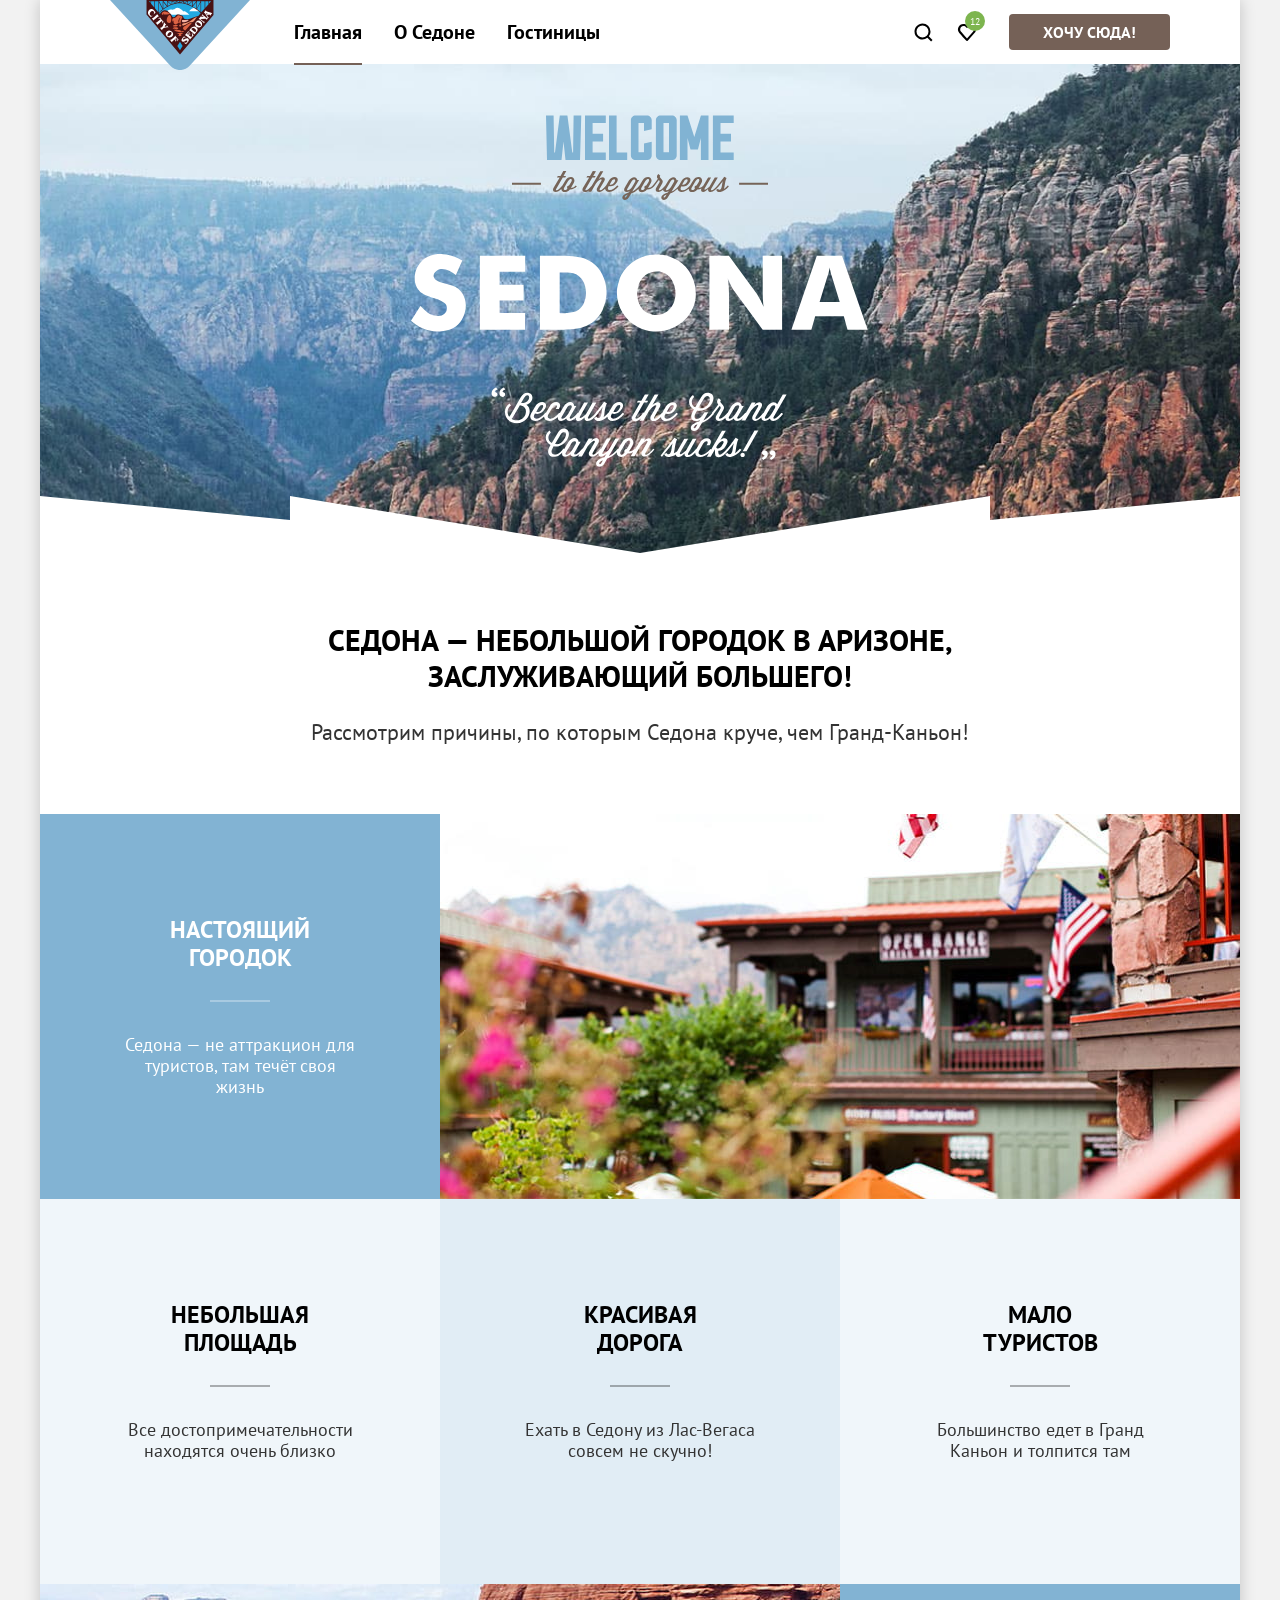
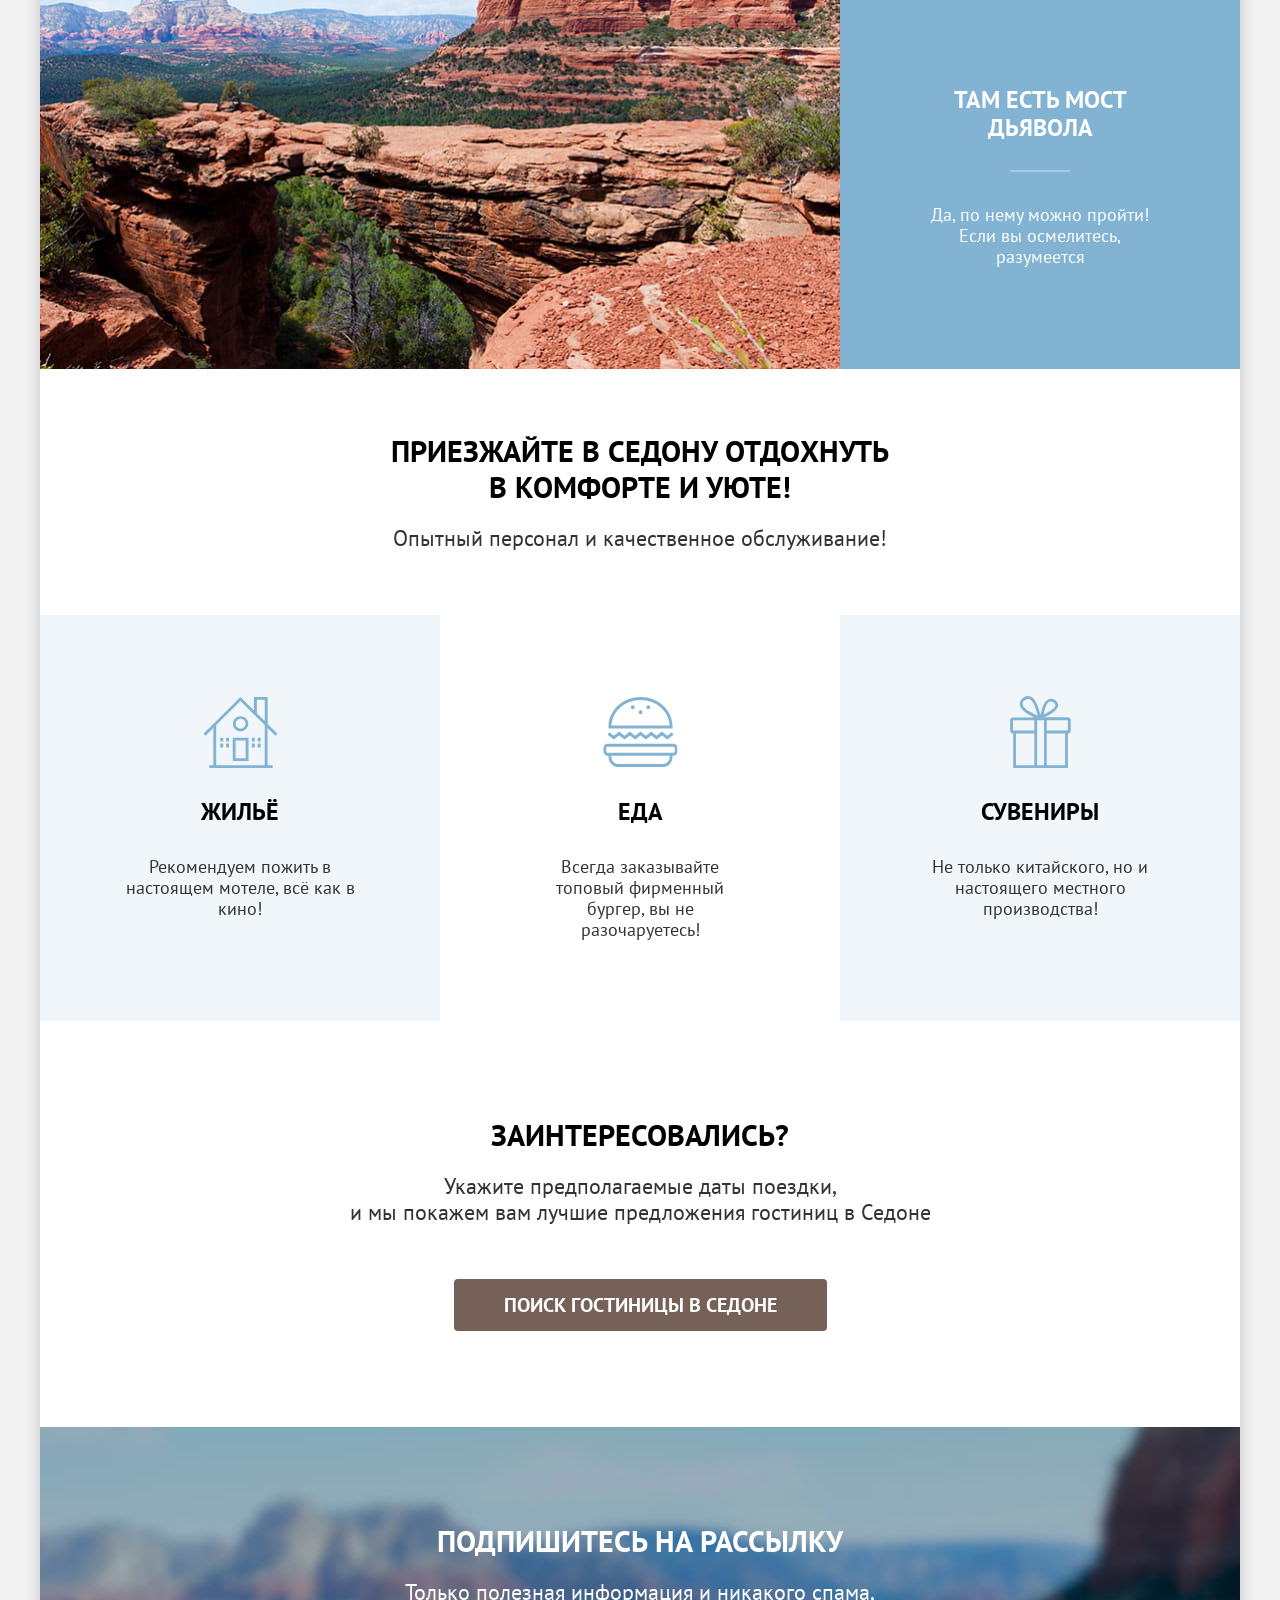
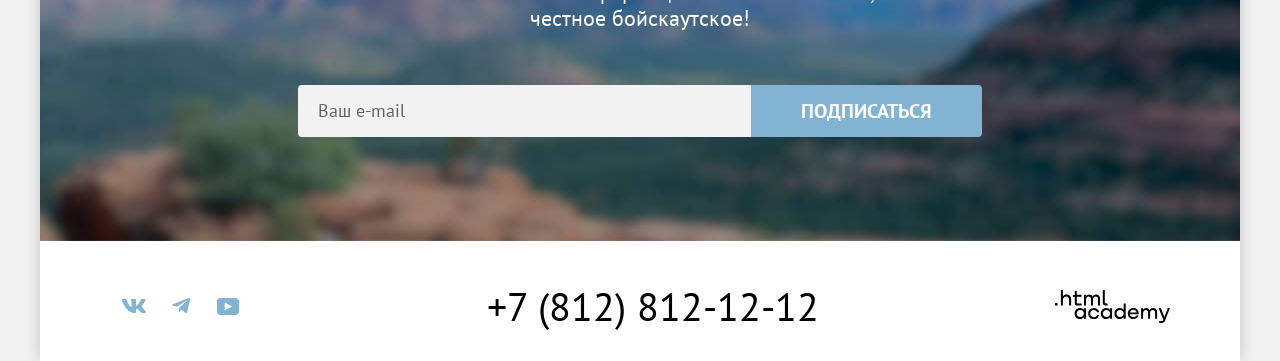
==== commit fd48c091: "Завершает верстку всех компонентов" ====
--- a/index.html
+++ b/index.html
@@ -3,6 +3,7 @@
   <head>
     <meta charset="utf-8">
     <title>Седона - небольшой город в Аризоне</title>
+    <link rel="icon" href="favicon.svg" type="image/svg+xml">
     <link rel="stylesheet" href="styles/styles.css">
   </head>
   <body>
@@ -47,8 +48,7 @@
       <main class="main-container" data-test="main">
         <section class="hero" data-test="hero">
           <h1 class="visually-hidden">Добро пожаловать в Седону!</h1>
-          <img class="hero-image" src="images/welcome.svg" width="458" height="352"
-               alt="Welcome to the gorgeous Sedona, because the Grand Canyon sucks!">
+          <img class="hero-image" src="images/welcome.svg" width="458" height="352" alt="Welcome to the gorgeous Sedona, because the Grand Canyon sucks!">
         </section>
 
         <section class="advantages" data-test="advantages">
@@ -67,8 +67,7 @@
                   Седона — не аттракцион для туристов, там течёт своя жизнь
                 </p>
               </div>
-              <img class="advantages-image" src="images/advantage_1.jpg" width="800" height="385"
-                   alt="Улица Седоны с магазином и американским флагом">
+              <img class="advantages-image" src="images/advantage_1.jpg" width="800" height="385" alt="Улица Седоны с магазином и американским флагом">
             </li>
             <li class="advantages-item">
               <h3 class="advantages-subtitle">Небольшая площадь</h3>
@@ -95,8 +94,7 @@
                   Да, по нему можно пройти! Если вы осмелитесь, разумеется
                 </p>
               </div>
-              <img class="advantages-image" src="images/advantage_2.jpg" width="800" height="385"
-                   alt="Мост Дьявола в Седоне">
+              <img class="advantages-image" src="images/advantage_2.jpg" width="800" height="385" alt="Мост Дьявола в Седоне">
             </li>
           </ul>
         </section>
@@ -136,7 +134,7 @@
           <p class="search-description">
             Укажите предполагаемые даты поездки,<br> и мы покажем вам лучшие предложения гостиниц в Седоне
           </p>
-          <a class="search-button button" href="#">Поиск гостиницы в Седоне</a>
+          <button class="search-button button" type="button" onclick="modal_search.showModal()">Поиск гостиницы в Седоне</button>
         </section>
 
         <section class="newsletter" data-test="subscribe">
@@ -149,7 +147,7 @@
 
           <form class="newsletter-form" action="https://echo.htmlacademy.ru/" method="post">
             <label class="visually-hidden" for="newsletter-email">Ваш e-mail</label>
-            <input type="email" name="email" id="newsletter-email" placeholder="Ваш e-mail" required>
+            <input class="newsletter-email-field" type="email" name="email" id="newsletter-email" placeholder="Ваш e-mail" required>
             <button class="newsletter-button button" type="submit">Подписаться</button>
           </form>
         </section>
@@ -193,6 +191,89 @@
           <span class="visually-hidden">HTML Academy</span>
         </a>
       </footer>
+
+      <dialog class="modal" id="modal_search">
+        <div class="modal-container">
+          <button class="modal-close-button" type="button" onclick="modal_search.close()">
+            <span class="visually-hidden">Закрыть</span>
+          </button>
+          <section class="modal-content">
+            <h2 class="modal-title">Поиск гостиницы в Седоне</h2>
+            <form class="modal-form" method="post" action="https://echo.htmlacademy.ru">
+              <fieldset class="modal-row">
+                <div class="modal-field">
+                  <label class="modal-form-label" for="checkin">Дата заезда:</label>
+                  <input class="modal-date-input" type="text" id="checkin" name="checkin" placeholder="Укажите дату" autofocus required>
+                  <button class="modal-date-button" type="button" aria-label="Выбрать дату"></button>
+                </div>
+                <p class="modal-message modal-message-error">Мы не можем отправить вас в прошлое.</p>
+              </fieldset>
+
+              <fieldset class="modal-row">
+                <div class="modal-field">
+                  <label class="modal-form-label" for="checkout">Дата выезда:</label>
+                  <input class="modal-date-input" type="text" id="checkout" name="checkout" placeholder="Укажите дату" required>
+                  <button class="modal-date-button" type="button" aria-label="Выбрать дату"></button>
+                </div>
+                <p class="modal-message">На эти даты есть свободные номера. Пока есть.</p>
+              </fieldset>
+
+              <fieldset class="modal-row modal-row-adults">
+                <label class="modal-form-label" for="adults">Взрослые:</label>
+                <div class="modal-field modal-field-count">
+                  <button class="modal-counter-button modal-counter-button-minus" type="button">
+                    <svg class="modal-counter-button-icon" xmlns="http://www.w3.org/2000/svg" width="14" height="2" fill="none" viewBox="0 0 14 2">
+                      <path d="M0 0v2h14V0z"/>
+                    </svg>
+                    <span class="visually-hidden">Уменьшить</span>
+                  </button>
+                  <input class="modal-amount-input" type="number" id="adults" name="adults" value="2" min="1" required>
+                  <button class="modal-counter-button modal-counter-button-plus" type="button">
+                    <svg class="modal-counter-button-icon" xmlns="http://www.w3.org/2000/svg" width="14" height="14" fill="none" viewBox="0 0 14 14">
+                      <path d="M14 6H8V0H6v6H0v2h6v6h2V8h6z"/>
+                    </svg>
+                    <span class="visually-hidden">Увеличить</span>
+                  </button>
+                </div>
+              </fieldset>
+
+              <fieldset class="modal-row modal-row-children">
+                <span class="modal-form-label modal-form-label-icon">
+                  <label class="modal-form-label" for="children">Дети:</label>
+                  <span class="tooltip">
+                    <button class="tooltip-toggle" type="button" aria-labelledby="tooltip-label-date">
+                      <svg class="tooltip-icon" xmlns="http://www.w3.org/2000/svg" width="26" height="26" fill="none" viewBox="0 0 26 26">
+                        <circle cx="13" cy="13" r="13" fill="#83b3d3"/>
+                        <path fill="#fff" fill-rule="evenodd" d="M12 7h2v2h-2zm2 12h-2v-9h2z" clip-rule="evenodd"/>
+                      </svg>
+                    </button>
+                    <span class="tooltip-text" role="tooltip" id="tooltip-label-date">
+                      Укажите количество детей, которые будут с вами, возраст которых от 6 до 18 лет. Дети до 6 лет размещаются бесплатно.
+                    </span>
+                  </span>
+                </span>
+                <div class="modal-field modal-field-count">
+                  <button class="modal-counter-button modal-counter-button-minus" type="button">
+                    <svg class="modal-counter-button-icon" xmlns="http://www.w3.org/2000/svg" width="14" height="2" fill="none" viewBox="0 0 14 2">
+                      <path d="M0 0v2h14V0z"/>
+                    </svg>
+                    <span class="visually-hidden">Уменьшить</span>
+                  </button>
+                  <input class="modal-amount-input" type="number" id="children" name="children" value="2" min="0" required>
+                  <button class="modal-counter-button modal-counter-button-plus" type="button">
+                    <svg class="modal-counter-button-icon" xmlns="http://www.w3.org/2000/svg" width="14" height="14" fill="none" viewBox="0 0 14 14">
+                      <path d="M14 6H8V0H6v6H0v2h6v6h2V8h6z"/>
+                    </svg>
+                    <span class="visually-hidden">Увеличить</span>
+                  </button>
+                </div>
+              </fieldset>
+
+              <button class="button modal-submit-button" type="submit">Найти</button>
+            </form>
+          </section>
+        </div>
+      </dialog>
     </div>
   </body>
 </html>
--- a/styles/styles.css
+++ b/styles/styles.css
@@ -149,11 +149,10 @@
   content: "";
   position: absolute;
   bottom: -1px;
-  left: 50%;
-  transform: translateX(-50%);
-  width: calc(100% - 32px);
+  left: 16px;
+  right: 16px;
   height: 2px;
-  background-color: #756257;
+  background-color: #756157;
 }
 
 .main-nav-link.button {
@@ -178,16 +177,10 @@
 }
 
 .user-menu-link {
-  transition: opacity 0.25s ease-in-out;
-}
-
-.user-menu-link:hover,
-.user-menu-link:focus {
-  opacity: 0.6;
-}
-
-.user-menu-link:active {
-  opacity: 0.3;
+  transition:
+    background-color 0.25s ease-in-out,
+    color 0.25s ease-in-out,
+    opacity 0.25s ease-in-out;
 }
 
 .user-menu-link-search {
@@ -207,6 +200,18 @@
   background-repeat: no-repeat;
   background-position: center;
   background-size: 20px;
+}
+
+.user-menu-link-search:hover,
+.user-menu-link-search:focus,
+.user-menu-link-favorites:hover,
+.user-menu-link-favorites:focus {
+  opacity: 0.6;
+}
+
+.user-menu-link-search:active,
+.user-menu-link-favorites:active {
+  opacity: 0.3;
 }
 
 .favorites-count {
@@ -354,10 +359,6 @@
   order: 1;
 }
 
-.advantages-item-accent .advantages-title{
-  color: #FFFFFF;
-}
-
 .services {
   text-align: center;
 }
@@ -530,11 +531,10 @@
   background-color: #82B3D3;
 }
 
-.newsletter-form input[type="email"] {
+.newsletter-email-field {
   flex-grow: 1;
   padding: 14px 20px;
-  font-family: "PT Sans", sans-serif;
-  font-size: 18px;
+  font: inherit;
   line-height: 24px;
   color: rgba(0, 0, 0, 0.6);
   background-color: #F2F2F2;
@@ -542,14 +542,26 @@
   border-radius: 4px;
   border-top-right-radius: 0;
   border-bottom-right-radius: 0;
-}
-
-.newsletter-form input[type="email"]::placeholder {
+  transition:
+    background-color 0.25s ease-in-out,
+    outline 0.25s ease-in-out;
+}
+
+.newsletter-email-field:hover {
+  background-color: #E5E5E5;
+}
+
+.newsletter-email-field:focus {
+  background-color: #E5E5E5;
+  outline: 3px solid #83B3D3;
+  outline-offset: -3px;
+}
+
+.newsletter-email-field::placeholder {
   font-family: "PT Sans", sans-serif;
   font-size: 18px;
   line-height: 24px;
   color: rgba(0, 0, 0, 0.6);
-  background-color: #F2F2F2;
 }
 
 .footer {
@@ -730,6 +742,59 @@
   line-height: 23px;
 }
 
+.filter-label {
+  position: relative;
+  padding-left: 36px;
+  transition: opacity 0.25s ease-in-out;
+}
+
+.filter-label:hover {
+  opacity: 0.6;
+}
+
+.filter-label:active {
+  opacity: 0.3;
+}
+
+.filter-mark {
+  position: absolute;
+  left: 0;
+  top: 50%;
+  width: 20px;
+  aspect-ratio: 1;
+  background-color: #FFFFFF;
+  transform: translateY(-50%);
+}
+
+.filter-input[type="checkbox"] + .filter-mark {
+  border-radius: 4px;
+}
+
+.filter-input[type="radio"] + .filter-mark {
+  width: 10px;
+  aspect-ratio: 1;
+  border: 5px solid #FFFFFF;
+  border-radius: 50%;
+}
+
+.filter-input[type="radio"]:checked + .filter-mark {
+  background-color: transparent;
+}
+
+.filter-input[type="checkbox"]:checked + .filter-mark::before {
+  content: "";
+  position: absolute;
+  left: 50%;
+  top: 50%;
+  width: 13px;
+  height: 10px;
+  background-image: url("../images/icons/checkbox.svg");
+  background-repeat: no-repeat;
+  background-position: center;
+  background-size: contain;
+  transform: translate(-50%, -50%);
+}
+
 .range-inputs {
   display: flex;
   justify-content: space-between;
@@ -746,6 +811,18 @@
   background-color: #F2F2F2;
   border: none;
   border-radius: 4px;
+  transition:
+    background-color 0.25s ease-in-out,
+    outline 0.25s ease-in-out;
+}
+
+.range-input:hover {
+  background-color: #E5E5E5;
+}
+
+.range-input:focus {
+  background-color: #E5E5E5;
+  outline: 3px solid #83B3D3;
 }
 
 .range-input-min {
@@ -760,13 +837,16 @@
 
 /* Chrome, Safari, Edge */
 .range-input[type="number"]::-webkit-outer-spin-button,
-.range-input[type="number"]::-webkit-inner-spin-button {
+.range-input[type="number"]::-webkit-inner-spin-button,
+.modal-amount-input[type="number"]::-webkit-outer-spin-button,
+.modal-amount-input[type="number"]::-webkit-inner-spin-button {
   -webkit-appearance: none;
   margin: 0;
 }
 
 /* Firefox */
-.range-input[type="number"] {
+.range-input[type="number"],
+.modal-amount-input[type="number"] {
   -moz-appearance: textfield;
 }
 
@@ -786,6 +866,63 @@
   color: rgba(0, 0, 0, 0.3);
 }
 
+.range-slider {
+  position: relative;
+}
+
+.range-track {
+  position: absolute;
+  top: 50%;
+  left: 0;
+  right: 0;
+  height: 4px;
+  background-color: rgba(255, 255, 255, 0.3);
+  transform: translateY(-50%);
+}
+
+.range-progress {
+  position: absolute;
+  height: 4px;
+  background-color: #FFFFFF;
+  top: 50%;
+  transform: translateY(-50%);
+}
+
+.range-control {
+  position: absolute;
+  top: 50%;
+  width: 20px;
+  aspect-ratio: 1;
+  background-color: #FFFFFF;
+  border: none;
+  border-radius: 5px;
+  outline: none;
+  transform: translateY(-50%);
+  cursor: pointer;
+}
+
+.range-control:hover {
+  box-shadow: 0 4px 10px rgba(0, 0, 0, 0.25);
+}
+
+.range-control:focus {
+  box-shadow: 0 4px 10px rgba(0, 0, 0, 0.25);
+  outline: 3px solid #83B3D3;
+}
+
+.range-control:active {
+  box-shadow: 0 7px 15px rgba(0, 0, 0, 0.4);
+  outline: 2px solid #83B3D3;
+}
+
+.range-control-min {
+  left: 0;
+}
+
+.range-control-max {
+  right: 0;
+}
+
 .filter-buttons {
   display: flex;
   flex-direction: column;
@@ -819,12 +956,24 @@
 .filter-reset:hover,
 .filter-reset:focus {
   background-color: transparent;
-  color: rgba(255, 255, 255, 0.6)
+  color: rgba(255, 255, 255, 0.6);
+}
+
+.filter-reset:focus {
+  color: #FFFFFF;
+  outline: 3px solid #83B3D3;
 }
 
 .filter-reset:active {
   color: rgba(255, 255, 255, 0.3);
   background-color: transparent;
+  outline: none;
+}
+
+.filter-reset.button:disabled {
+  background-color: transparent;
+  cursor: not-allowed;
+  opacity: 0.1;
 }
 
 .catalog {
@@ -850,7 +999,7 @@
   box-sizing: border-box;
   width: 292px;
   height: 49px;
-  padding: 12px 20px;
+  padding: 12px 40px 12px 20px;
   font-family: inherit;
   font-size: inherit;
   line-height: inherit;
@@ -858,8 +1007,13 @@
   border-radius: 4px;
   color: inherit;
   background-color: #FFFFFF;
+  background-image: url("../images/icons/chevron-down.svg");
+  background-repeat: no-repeat;
+  background-position: right 18px center;
+  background-size: 12px 8px;
   cursor: pointer;
   transition: border-color 0.25s ease-in-out;
+  appearance: none;
 }
 
 .catalog-sort:hover,
@@ -869,6 +1023,13 @@
 
 .catalog-sort:focus {
   border-color: #68A2CA;
+  outline: none;
+}
+
+.catalog-sort:disabled {
+  opacity: 0.3;
+  border-color: #000000;
+  cursor: not-allowed;
   outline: none;
 }
 
@@ -1102,6 +1263,7 @@
 .pagination-link:focus {
   background-color: #68A2CA;
   border: 1px solid #82B3D3;
+  outline: none;
 }
 
 .pagination-link:active {
@@ -1121,7 +1283,7 @@
   background-image: none;
 }
 
-.catalog-newsletter h2 {
+.catalog-newsletter .newsletter-title {
   color: #000000;
 }
 
@@ -1130,3 +1292,378 @@
   background-color: #E5E5E5;
   cursor: default;
 }
+
+.modal:not([open]),
+.modal::backdrop {
+  opacity: 0;
+}
+
+.modal[open] {
+  display: flex;
+  max-width: 100%;
+  min-height: 100%;
+  width: 100vw;
+  height: 100vh;
+  padding: 0;
+  border: none;
+  background-color: transparent;
+  opacity: 1;
+}
+
+.modal[open]::backdrop {
+  background-color: #F2F2F2;
+  opacity: 0.8;
+}
+
+.modal-container {
+  position: relative;
+  box-sizing: border-box;
+  width: 717px;
+  margin: auto;
+  padding: 64px 70px;
+  border-radius: 30px;
+  background-color: #FFFFFF;
+  box-shadow: 0 25px 50px rgba(0, 0, 0, 0.15);
+}
+
+.modal-close-button {
+  position: absolute;
+  top: 64px;
+  right: 52px;
+  width: 52px;
+  aspect-ratio: 1;
+  border: none;
+  outline: none;
+  border-radius: 50%;
+  background-color: #F2F2F2;
+  transition: background-color 0.25s ease-in-out;
+  cursor: pointer;
+}
+
+.modal-close-button:hover {
+  background-color: #E5E5E5;
+}
+
+.modal-close-button:focus {
+  background-color: #F2F2F2;
+}
+
+.modal-close-button:focus-visible {
+  outline: 3px solid #83B3D3;
+}
+
+.modal-close-button:active {
+  background-color: #E5E5E5;
+  outline: none;
+}
+
+.modal-close-button::before {
+  content: "";
+  position: absolute;
+  top: 50%;
+  left: 50%;
+  width: 14px;
+  aspect-ratio: 1;
+  background-image: url("../images/icons/cross.svg");
+  background-repeat: no-repeat;
+  background-position: center;
+  background-size: contain;
+  transform: translate(-50%, -50%);
+  transition: opacity 0.25s ease-in-out;
+}
+
+.modal-close-button:active::before {
+  opacity: 0.3;
+}
+
+.modal-title {
+  margin: 0;
+  margin-bottom: 64px;
+  padding-right: 60px;
+  font-size: 30px;
+  text-transform: uppercase;
+  line-height: 36px;
+}
+
+.modal-form {
+  display: grid;
+  grid-template-columns: repeat(2, 1fr);
+  column-gap: 88px;
+  row-gap: 23px;
+  align-items: center;
+}
+
+.modal-row {
+  margin: 0;
+  padding: 0;
+  grid-column: 1 / -1;
+  display: grid;
+  grid-template-columns: minmax(50px, 120px) 1fr;
+  align-items: center;
+  column-gap: 14px;
+  row-gap: 4px;
+  border: none;
+}
+
+.modal-row-adults {
+  grid-column: 1 / 2;
+  grid-template-columns: 120px 1fr;
+}
+
+.modal-row-children {
+  grid-column: 2 / 3;
+  grid-template-columns: 120px 1fr;
+}
+
+.modal-field {
+  position: relative;
+  grid-column: 1 / -1;
+  display: grid;
+  grid-template-columns: 130px 440px;
+  column-gap: 7px;
+  align-items: center;
+}
+
+.modal-field-count {
+  width: 110px;
+  height: 100%;
+  grid-column: 2 / 3;
+  grid-template-columns: 35px 41px 35px;
+  column-gap: 0;
+}
+
+.modal-form-label {
+  grid-column: 1 / 2;
+  font-size: 20px;
+  line-height: 24px;
+  font-weight: 700;
+  text-transform: capitalize;
+}
+
+.modal-date-input,
+.modal-amount-input {
+  box-sizing: border-box;
+  max-width: 100%;
+  padding: 12px 50px 12px 20px;
+  color: #000000;
+  background-color: #F2F2F2;
+  border: none;
+  border-radius: 4px;
+  font-family: "PT Sans", sans-serif;
+  font-size: 18px;
+  line-height: 24px;
+  font-weight: 700;
+  transition: background-color 0.25s ease-in-out;
+}
+
+.modal-date-button {
+  position: absolute;
+  width: 16px;
+  height: 100%;
+  padding-inline: 22px;
+  top: 50%;
+  right: 0;
+  transform: translateY(-50%);
+  border: none;
+  outline: none;
+  border-radius: 4px;
+  background-color: transparent;
+  background-image: url("../images/icons/calendar.svg");
+  background-repeat: no-repeat;
+  background-position: center;
+  background-size: 16px 15px;
+  cursor: pointer;
+  opacity: 0.3;
+}
+
+.modal-date-button:focus-visible {
+  outline: 3px solid #83B3D3;
+  outline-offset: -3px;
+  opacity: 1;
+}
+
+.modal-field-count .modal-amount-input {
+  width: 41px;
+  height: 100%;
+  padding: 14px 10px;
+  line-height: 20px;
+  text-align: center;
+  border-radius: 0;
+  outline-offset: -2px;
+  transition: background-color 0.25s ease-in-out;
+}
+
+.modal-field-count .modal-amount-input:hover,
+.modal-field-count .modal-amount-input:focus {
+  background-color: #E5E5E5;
+}
+
+.modal-field-count .modal-amount-input:focus {
+  border-radius: 4px;
+  outline: 3px solid #83B3D3;
+  outline-offset: -3px;
+}
+
+.modal-date-input::placeholder {
+  color: rgba(0, 0, 0, 0.6);
+}
+
+.modal-date-input:hover {
+  background-color: #E5E5E5;
+}
+
+.modal-date-input:focus {
+  background-color: #E5E5E5;
+  outline: 3px solid #83B3D3;
+}
+
+.modal-message {
+  grid-column: 2 / -1;
+  margin: 0;
+  padding-left: 20px;
+  font-size: 16px;
+  line-height: 20px;
+  color: #333333;
+}
+
+.modal-message-error {
+  color: #FF5757;
+}
+
+.modal-field:hover .modal-date-input,
+.modal-field:focus-within .modal-date-input {
+  background-color: #E5E5E5;
+}
+
+.modal-counter-button {
+  display: flex;
+  justify-content: center;
+  align-items: center;
+  width: 100%;
+  height: 100%;
+  padding: 0;
+  border: none;
+  background-color: #F2F2F2;
+  background-repeat: no-repeat;
+  background-position: center;
+  cursor: pointer;
+  transition: opacity 0.25s ease-in-out;
+  outline-offset: -3px;
+}
+
+.modal-counter-button:hover,
+.modal-counter-button:focus {
+  opacity: 0.6;
+}
+
+.modal-counter-button:focus-visible {
+  outline: 3px solid #83B3D3;
+}
+
+.modal-counter-button:active {
+  opacity: 0.3;
+}
+
+.modal-counter-button-minus {
+  border-top-left-radius: 4px;
+  border-bottom-left-radius: 4px;
+}
+
+.modal-counter-button-plus {
+  border-top-right-radius: 4px;
+  border-bottom-right-radius: 4px;
+}
+
+.modal-counter-button-icon {
+  fill: rgba(117, 97, 87, 0.3);
+  transition: fill 0.25s ease-in-out;
+}
+
+.modal-counter-button:hover .modal-counter-button-icon,
+.modal-counter-button:focus .modal-counter-button-icon {
+  fill: #000000;
+}
+
+.modal-submit-button {
+  grid-column: 1 / -1;
+  margin-top: 20px;
+  padding: 18px 24px;
+  font-size: 20px;
+  line-height: 24px;
+  background-color: #83B3D3;
+  border-radius: 10px;
+}
+
+.modal-submit-button:hover,
+.modal-submit-button:focus {
+  background-color: #68A2CA;
+}
+
+.modal-submit-button:active {
+  background-color: #83B3D3;
+}
+
+.tooltip {
+  position: relative;
+  width: 26px;
+  height: 26px;
+}
+
+.tooltip-toggle {
+  display: block;
+  margin: 0;
+  padding: 0;
+  border: none;
+  background-color: transparent;
+}
+
+.tooltip-icon {
+  display: block;
+  width: 26px;
+  height: 26px;
+}
+
+.tooltip-text {
+  display: none;
+  position: absolute;
+  top: calc(100% + 15px);
+  right: 50%;
+  box-sizing: border-box;
+  width: 256px;
+  padding: 15px 18px 18px 22px;
+  border-radius: 10px;
+  font-family: "PT Sans", sans-serif;
+  font-size: 16px;
+  line-height: 20px;
+  font-weight: 400;
+  text-transform: none;
+  color: #FFFFFF;
+  background-color: #333333;
+  box-shadow: 0 15px 30px rgba(0, 0, 0, 0.3);
+  transform: translateX(50%);
+  z-index: 1;
+}
+
+.tooltip-text::before {
+  content: "";
+  position: absolute;
+  top: -7px;
+  right: 50%;
+  width: 14px;
+  height: 14px;
+  background-color: inherit;
+  transform: translateX(50%) rotate(45deg);
+}
+
+.tooltip-toggle:hover + .tooltip-text,
+.tooltip-toggle:focus + .tooltip-text {
+  display: block;
+}
+
+.modal-form-label-icon {
+  position: relative;
+  display: grid;
+  grid-template-columns: min-content 1fr;
+  align-items: center;
+  column-gap: 10px;
+}
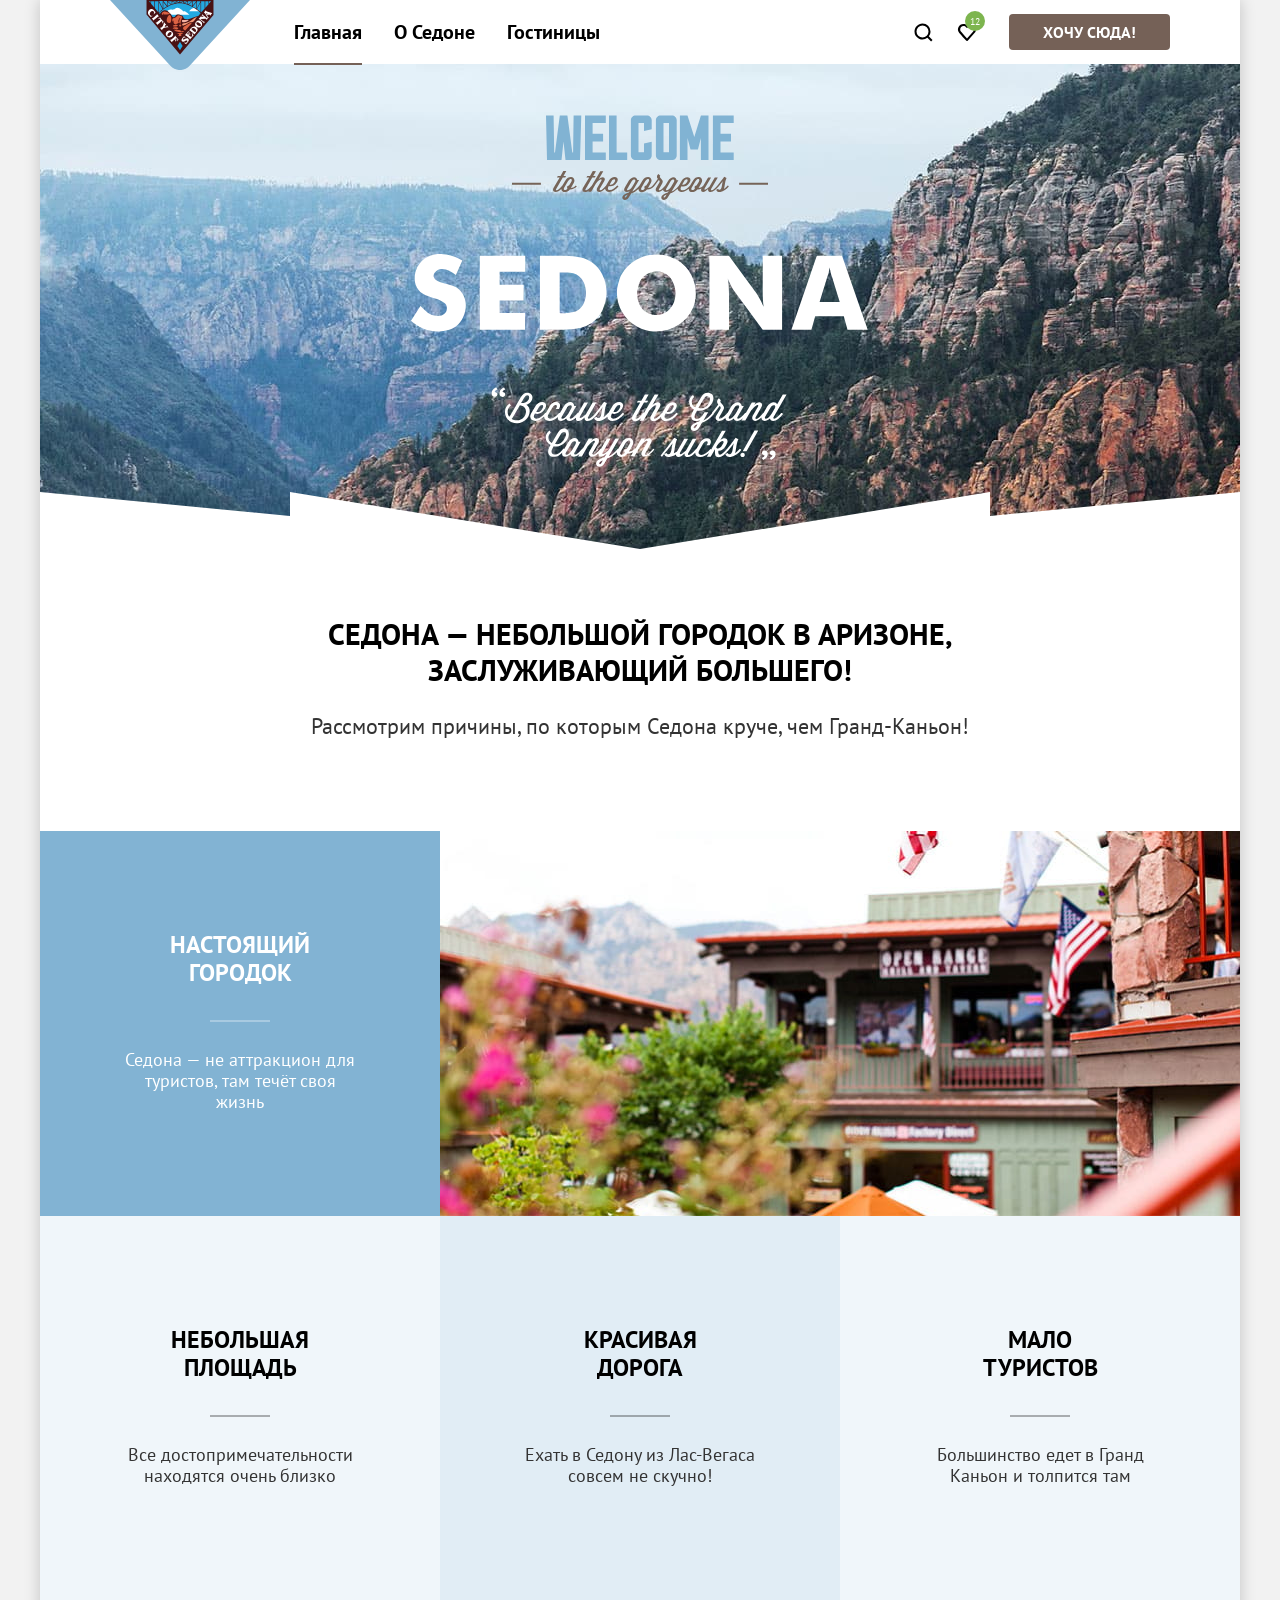
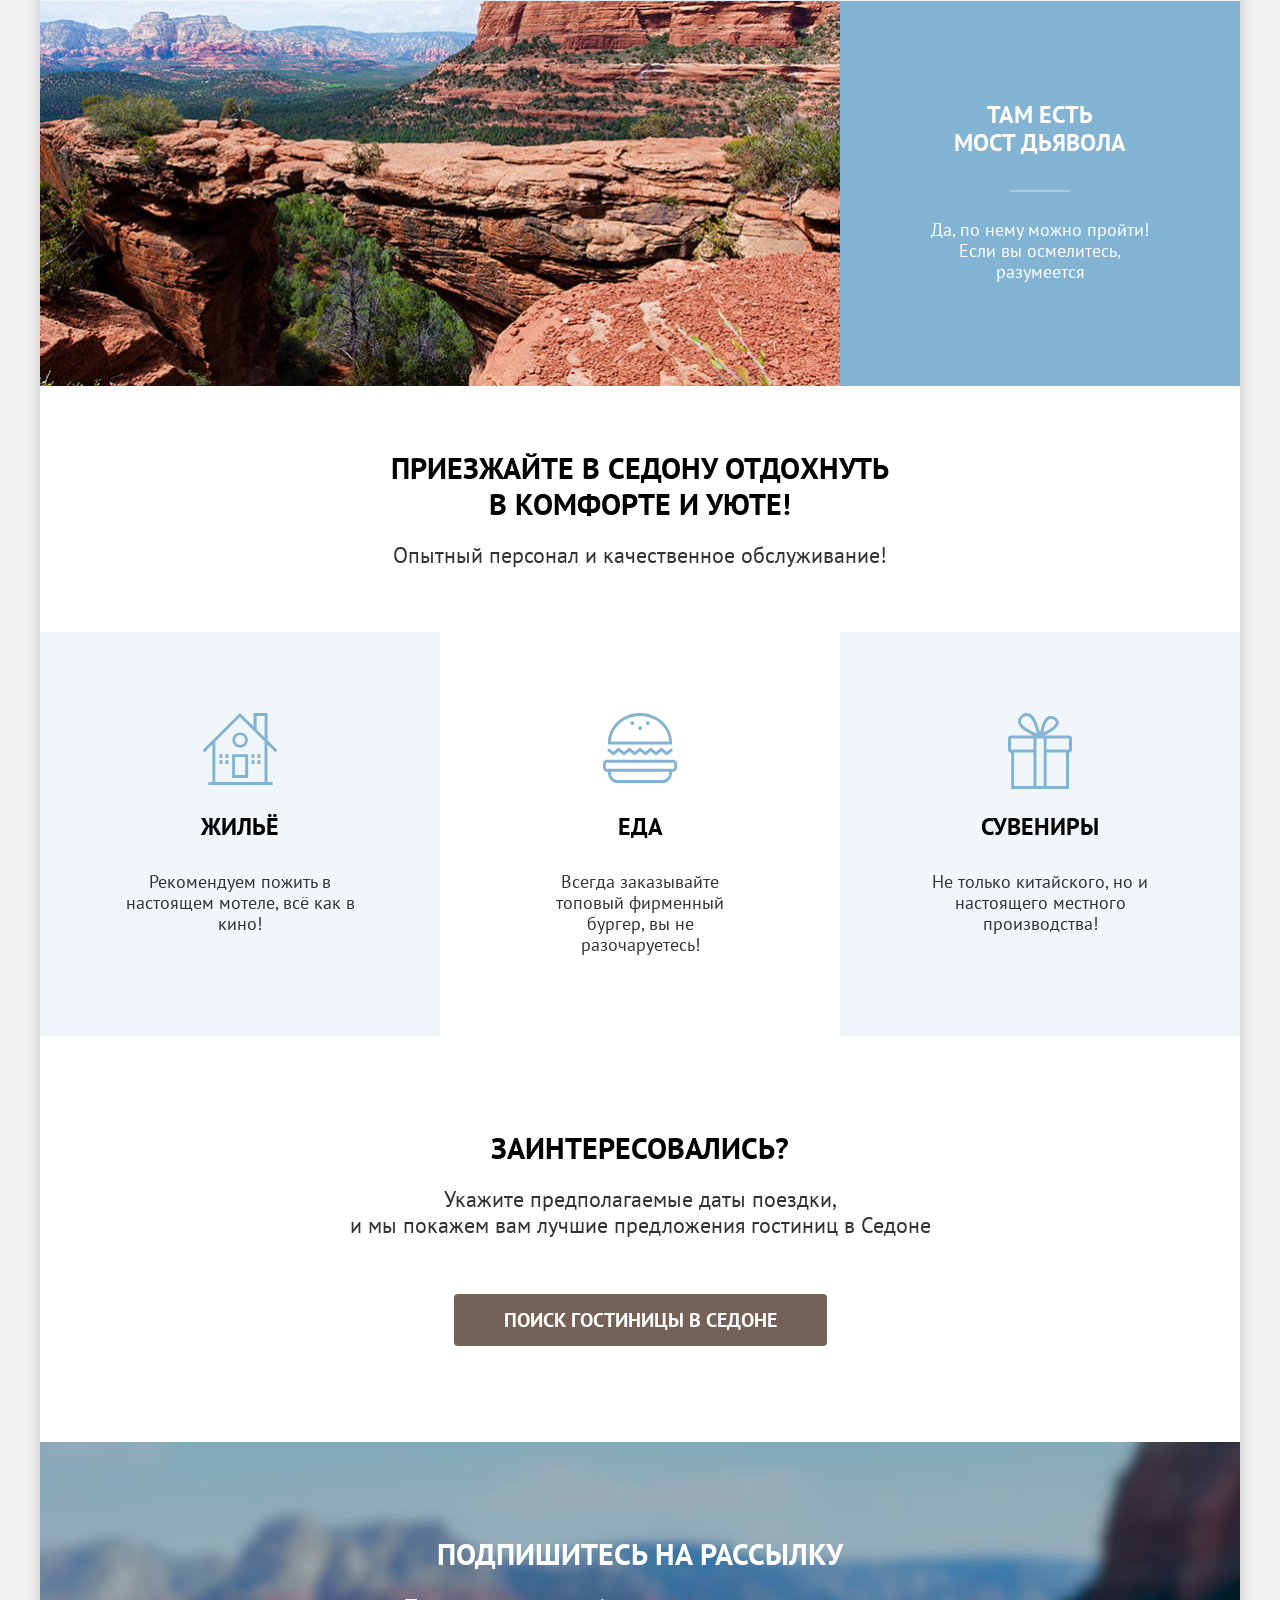
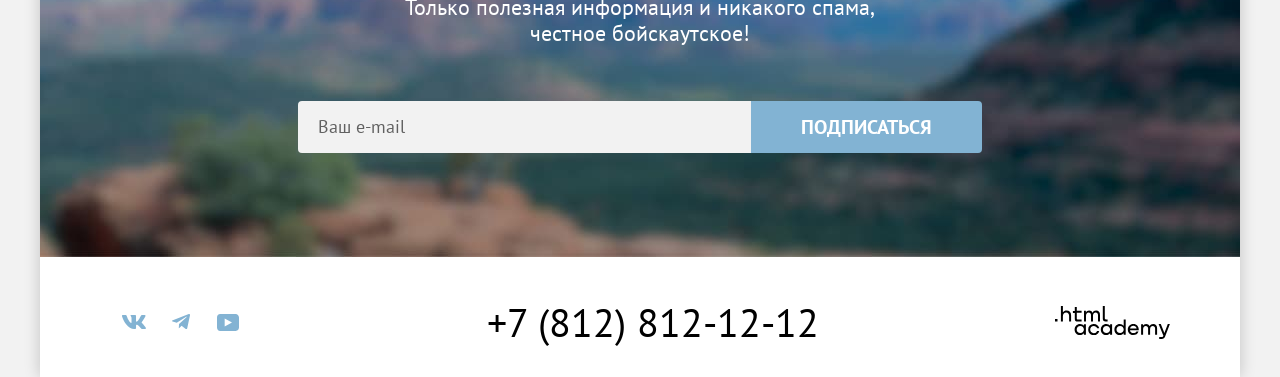
==== commit 19be932d: "подготавливает проект по чек-листу и критериям" ====
--- a/index.html
+++ b/index.html
@@ -1,279 +1,293 @@
 <!DOCTYPE html>
 <html lang="ru">
-  <head>
-    <meta charset="utf-8">
-    <title>Седона - небольшой город в Аризоне</title>
-    <link rel="icon" href="favicon.svg" type="image/svg+xml">
-    <link rel="stylesheet" href="styles/styles.css">
-  </head>
-  <body>
-    <div class="page-wrapper">
-      <header class="main-header" data-test="header">
-        <a class="logo" aria-current="page" href="index.html">
-          <img src="images/logo.svg" width="140" height="70" alt="Логотип Седоны">
-        </a>
-
-        <nav class="main-nav">
-          <ul class="main-nav-list nav-menu">
-            <li class="main-nav-item">
-              <a class="main-nav-link main-nav-link-current" aria-current="page" href="#">Главная</a>
-            </li>
-            <li class="main-nav-item">
-              <a class="main-nav-link" href="#">О Седоне</a>
-            </li>
-            <li class="main-nav-item">
-              <a class="main-nav-link" href="catalog.html">Гостиницы</a>
-            </li>
-          </ul>
-
-          <ul class="main-nav-list user-menu">
-            <li class="user-menu-item">
-              <a class="user-menu-link user-menu-link-search" href="#">
-                <span class="visually-hidden">Поиск</span>
-              </a>
-            </li>
-            <li class="user-menu-item">
-              <a class="user-menu-link user-menu-link-favorites" href="#">
-                <span class="visually-hidden">В избранном</span>
-                <span class="favorites-count">12</span>
-              </a>
-            </li>
-            <li class="user-menu-item">
-              <a class="user-menu-link user-menu-button button" href="#">Хочу сюда!</a>
-            </li>
-          </ul>
-        </nav>
-      </header>
-
-      <main class="main-container" data-test="main">
-        <section class="hero" data-test="hero">
-          <h1 class="visually-hidden">Добро пожаловать в Седону!</h1>
-          <img class="hero-image" src="images/welcome.svg" width="458" height="352" alt="Welcome to the gorgeous Sedona, because the Grand Canyon sucks!">
-        </section>
-
-        <section class="advantages" data-test="advantages">
-          <div class="advantages-intro-container">
-            <h2 class="advantages-title">Седона — небольшой городок в Аризоне, заслуживающий большего!</h2>
-            <p class="advantages-main-description">
-              Рассмотрим причины, по которым Седона круче, чем Гранд-Каньон!
-            </p>
-          </div>
-
-          <ul class="advantages-list">
-            <li class="advantages-item advantages-item-accent">
-              <div class="advantages-item-column">
-                <h3 class="advantages-subtitle">Настоящий городок</h3>
-                <p class="advantages-description">
-                  Седона — не аттракцион для туристов, там течёт своя жизнь
-                </p>
-              </div>
-              <img class="advantages-image" src="images/advantage_1.jpg" width="800" height="385" alt="Улица Седоны с магазином и американским флагом">
-            </li>
-            <li class="advantages-item">
-              <h3 class="advantages-subtitle">Небольшая площадь</h3>
+<head>
+  <meta charset="utf-8">
+  <title>Седона - небольшой город в Аризоне</title>
+  <link rel="icon" href="favicon.ico">
+  <link rel="icon" type="image/png" sizes="32x32" href="images/favicon.png">
+  <link rel="stylesheet" href="styles/styles.css">
+</head>
+<body>
+  <div class="page-wrapper">
+    <header class="main-header" data-test="header">
+      <a class="logo" href="index.html">
+        <img src="images/logo.svg" width="140" height="70" alt="Логотип Седоны">
+      </a>
+
+      <nav class="main-nav">
+        <ul class="main-nav-list nav-menu">
+          <li class="main-nav-item">
+            <a class="main-nav-link main-nav-link-current" aria-current="page" href="#">Главная</a>
+          </li>
+          <li class="main-nav-item">
+            <a class="main-nav-link" href="#">О Седоне</a>
+          </li>
+          <li class="main-nav-item">
+            <a class="main-nav-link" href="catalog.html">Гостиницы</a>
+          </li>
+        </ul>
+
+        <ul class="main-nav-list user-menu">
+          <li class="user-menu-item">
+            <a class="user-menu-link user-menu-link-search" href="#">
+              <span class="visually-hidden">Поиск</span>
+            </a>
+          </li>
+          <li class="user-menu-item">
+            <a class="user-menu-link user-menu-link-favorites" href="#">
+              <span class="visually-hidden">В избранном</span>
+              <span class="favorites-count">12</span>
+            </a>
+          </li>
+          <li class="user-menu-item">
+            <a class="user-menu-link user-menu-button button" href="#">Хочу
+              сюда!</a>
+          </li>
+        </ul>
+      </nav>
+    </header>
+
+    <main class="main-container" data-test="main">
+      <section class="hero" data-test="hero">
+        <h1 class="visually-hidden">Добро пожаловать в Седону!</h1>
+        <img class="hero-image" src="images/welcome.svg" width="458" height="352" alt="Добро пожаловать в Седону">
+      </section>
+
+      <section class="advantages" data-test="advantages">
+        <div class="advantages-intro-container">
+          <h2 class="advantages-title">Седона — небольшой городок в Аризоне,
+            заслуживающий большего!</h2>
+          <p class="advantages-main-description">
+            Рассмотрим причины, по которым Седона круче, чем Гранд-Каньон!
+          </p>
+        </div>
+
+        <ul class="advantages-list">
+          <li class="advantages-item advantages-item-accent">
+            <div class="advantages-item-column">
+              <h3 class="advantages-subtitle">Настоящий городок</h3>
               <p class="advantages-description">
-                Все достопримечательности находятся очень близко
+                Седона — не аттракцион для туристов, там течёт своя жизнь
               </p>
-            </li>
-            <li class="advantages-item">
-              <h3 class="advantages-subtitle">Красивая дорога</h3>
+            </div>
+            <img class="advantages-image" src="images/advantage_1.jpg" width="800" height="385" alt="Улица Седоны с магазином и американским флагом">
+          </li>
+          <li class="advantages-item">
+            <h3 class="advantages-subtitle">Небольшая площадь</h3>
+            <p class="advantages-description">
+              Все достопримечательности находятся очень близко
+            </p>
+          </li>
+          <li class="advantages-item">
+            <h3 class="advantages-subtitle">Красивая дорога</h3>
+            <p class="advantages-description">
+              Ехать в Седону из Лас-Вегаса совсем не скучно!
+            </p>
+          </li>
+          <li class="advantages-item">
+            <h3 class="advantages-subtitle">Мало туристов</h3>
+            <p class="advantages-description">
+              Большинство едет в Гранд Каньон и толпится там
+            </p>
+          </li>
+          <li class="advantages-item advantages-item-accent">
+            <div class="advantages-item-column advantages-item-column-reverse">
+              <h3 class="advantages-subtitle">Там есть мост дьявола</h3>
               <p class="advantages-description">
-                Ехать в Седону из Лас-Вегаса совсем не скучно!
+                Да, по нему можно пройти! Если вы осмелитесь, разумеется
               </p>
-            </li>
-            <li class="advantages-item">
-              <h3 class="advantages-subtitle">Мало туристов</h3>
-              <p class="advantages-description">
-                Большинство едет в Гранд Каньон и толпится там
-              </p>
-            </li>
-            <li class="advantages-item advantages-item-accent">
-              <div class="advantages-item-column advantages-item-column-reverse">
-                <h3 class="advantages-subtitle">Там есть мост дьявола</h3>
-                <p class="advantages-description">
-                  Да, по нему можно пройти! Если вы осмелитесь, разумеется
-                </p>
-              </div>
-              <img class="advantages-image" src="images/advantage_2.jpg" width="800" height="385" alt="Мост Дьявола в Седоне">
-            </li>
-          </ul>
-        </section>
-
-        <section class="services">
-          <div class="services-intro-container">
-            <h2 class="services-title">Приезжайте в Седону отдохнуть в комфорте и уюте!</h2>
-            <p class="services-main-description">
-              Опытный персонал и качественное обслуживание!
-            </p>
-          </div>
-
-          <ul class="services-list">
-            <li class="services-item">
-              <h3 class="services-subtitle services-subtitle-housing">Жильё</h3>
-              <p class="services-description">
-                Рекомендуем пожить в настоящем мотеле, всё как в кино!
-              </p>
-            </li>
-            <li class="services-item">
-              <h3 class="services-subtitle services-subtitle-food">Еда</h3>
-              <p class="services-description">
-                Всегда заказывайте топовый фирменный бургер, вы не разочаруетесь!
-              </p>
-            </li>
-            <li class="services-item">
-              <h3 class="services-subtitle services-subtitle-gift">Сувениры</h3>
-              <p class="services-description">
-                Не только китайского, но и настоящего местного производства!
-              </p>
-            </li>
-          </ul>
-        </section>
-
-        <section class="search" data-test="search">
-          <h2 class="search-title">Заинтересовались?</h2>
-          <p class="search-description">
-            Укажите предполагаемые даты поездки,<br> и мы покажем вам лучшие предложения гостиниц в Седоне
+            </div>
+            <img class="advantages-image" src="images/advantage_2.jpg" width="800" height="385" alt="Мост Дьявола в Седоне">
+          </li>
+        </ul>
+      </section>
+
+      <section class="services">
+        <div class="services-intro-container">
+          <h2 class="services-title">Приезжайте в Седону отдохнуть в комфорте и
+            уюте!</h2>
+          <p class="services-main-description">
+            Опытный персонал и качественное обслуживание!
           </p>
-          <button class="search-button button" type="button" onclick="modal_search.showModal()">Поиск гостиницы в Седоне</button>
-        </section>
-
-        <section class="newsletter" data-test="subscribe">
-          <div class="newsletter-intro-container">
-            <h2 class="newsletter-title">Подпишитесь на рассылку</h2>
-            <p class="newsletter-description">
-              Только полезная информация и никакого спама, честное бойскаутское!
-            </p>
-          </div>
-
-          <form class="newsletter-form" action="https://echo.htmlacademy.ru/" method="post">
-            <label class="visually-hidden" for="newsletter-email">Ваш e-mail</label>
-            <input class="newsletter-email-field" type="email" name="email" id="newsletter-email" placeholder="Ваш e-mail" required>
-            <button class="newsletter-button button" type="submit">Подписаться</button>
+        </div>
+
+        <ul class="services-list">
+          <li class="services-item">
+            <h3 class="services-subtitle services-subtitle-housing">Жильё</h3>
+            <p class="services-description">
+              Рекомендуем пожить в настоящем мотеле, всё как в кино!
+            </p>
+          </li>
+          <li class="services-item">
+            <h3 class="services-subtitle services-subtitle-food">Еда</h3>
+            <p class="services-description">
+              Всегда заказывайте топовый фирменный бургер, вы не разочаруетесь!
+            </p>
+          </li>
+          <li class="services-item">
+            <h3 class="services-subtitle services-subtitle-gift">Сувениры</h3>
+            <p class="services-description">
+              Не только китайского, но и настоящего местного производства!
+            </p>
+          </li>
+        </ul>
+      </section>
+
+      <section class="search" data-test="search">
+        <h2 class="search-title">Заинтересовались?</h2>
+        <p class="search-description">
+          Укажите предполагаемые даты поездки,<br> и мы покажем вам лучшие
+          предложения гостиниц в Седоне
+        </p>
+        <button class="search-button button" type="button" onclick="modal_search.showModal()">
+          Поиск гостиницы в Седоне
+        </button>
+      </section>
+
+      <section class="newsletter" data-test="subscribe">
+        <div class="newsletter-intro-container">
+          <h2 class="newsletter-title">Подпишитесь на рассылку</h2>
+          <p class="newsletter-description">
+            Только полезная информация и никакого спама, честное бойскаутское!
+          </p>
+        </div>
+
+        <form class="newsletter-form" action="https://echo.htmlacademy.ru/" method="post">
+          <label class="visually-hidden" for="newsletter-email">Ваш
+            e-mail</label>
+          <input class="newsletter-email-field" type="email" name="email" id="newsletter-email" placeholder="Ваш e-mail" required>
+          <button class="newsletter-button button" type="submit">Подписаться
+          </button>
+        </form>
+      </section>
+    </main>
+
+    <footer class="footer" data-test="footer">
+      <ul class="social">
+        <li class="social-item">
+          <a class="social-link" href="https://vk.com/htmlacademy">
+            <svg class="social-icon" aria-hidden="true" focusable="false" xmlns="http://www.w3.org/2000/svg" width="24" height="14" fill="currentColor" viewBox="0 0 24 14">
+              <path fill-rule="evenodd" d="M23.45.95c.17-.55 0-.95-.8-.95h-2.62c-.67 0-.98.35-1.14.73 0 0-1.34 3.2-3.23 5.27-.61.6-.89.8-1.22.8-.17 0-.42-.2-.42-.74V.95c0-.66-.18-.95-.74-.95H9.15c-.42 0-.67.3-.67.6 0 .61.95.76 1.05 2.5v3.8c0 .84-.16.99-.5.99-.88 0-3.05-3.21-4.33-6.89-.25-.71-.5-1-1.17-1H.9C.15 0 0 .35 0 .73c0 .68.89 4.07 4.14 8.55C6.32 12.34 9.38 14 12.16 14c1.67 0 1.88-.37 1.88-1v-2.32c0-.73.16-.88.69-.88.38 0 1.05.2 2.61 1.67C19.11 13.22 19.4 14 20.41 14h2.62c.75 0 1.13-.37.91-1.1-.24-.72-1.09-1.77-2.21-3.02-.62-.7-1.53-1.47-1.81-1.86-.4-.49-.28-.7 0-1.14 0 0 3.2-4.43 3.53-5.93" clip-rule="evenodd"/>
+            </svg>
+            <span class="visually-hidden">ВКонтакте</span>
+          </a>
+        </li>
+
+        <li class="social-item">
+          <a class="social-link" href="https://t.me/htmlacademy">
+            <svg class="social-icon" aria-hidden="true" focusable="false" xmlns="http://www.w3.org/2000/svg" width="18" height="16" fill="currentColor" viewBox="0 0 18 16">
+              <path d="M16.79.1.84 6.25c-1.09.43-1.08 1.04-.2 1.31l4.1 1.28 9.47-5.98c.44-.27.85-.12.52.18L7.05 9.96l-.28 4.22c.41 0 .6-.19.83-.41l1.99-1.93 4.13 3.05c.77.42 1.31.2 1.5-.7l2.72-12.8c.28-1.12-.43-1.62-1.16-1.3"/>
+            </svg>
+            <span class="visually-hidden">Telegram</span>
+          </a>
+        </li>
+
+        <li class="social-item">
+          <a class="social-link" href="https://www.youtube.com/user/htmlacademyru">
+            <svg class="social-icon" aria-hidden="true" focusable="false" xmlns="http://www.w3.org/2000/svg" width="22" height="17" fill="currentColor" viewBox="0 0 22 17">
+              <path d="M18.6 0H3.18C1.31 0 0 1.6 0 3.4v10.1C0 15.4 1.31 17 3.17 17h15.66c1.64 0 3.17-1.6 3.17-3.4V3.4C21.78 1.6 20.47 0 18.6 0M7.67 12.54V4.46L15 8.5z"/>
+            </svg>
+            <span class="visually-hidden">YouTube</span>
+          </a>
+        </li>
+      </ul>
+
+      <a class="footer-phone" href="tel:+78128121212">+7 (812) 812-12-12</a>
+      <a class="footer-logo" href="https://htmlacademy.ru/intensive/htmlcss">
+        <svg class="footer-logo-icon" role="img" aria-label="логотип HTML Academy" aria-hidden="true" focusable="false" xmlns="http://www.w3.org/2000/svg" width="115" height="33" fill="currentColor" viewBox="0 0 115 33">
+          <path d="M0 12.9v2.6h2.5v-2.6zM11.6 4.5c-1.6 0-2.8.7-3.6 1.7h-.1V0h-2v15.5h2v-5.3c0-2.1 1.3-3.6 3.3-3.6 1.8 0 2.9 1.4 2.9 3.2v5.7h2V9.4c.1-3-1.8-4.9-4.5-4.9M26.6 4.8h-4.8V1.1h-2v3.8h-1.9v2h1.9v6c0 1.7 1 2.7 2.7 2.7h4.1v-2h-3.7c-.7 0-1.1-.4-1.1-1.1V6.8h4.8zM41.1 4.6c-1.6 0-2.9.8-3.5 2.1h-.1c-.6-1.2-1.8-2.1-3.4-2.1-1.4 0-2.5.8-3.1 1.8h-.1V4.8H29v10.6h2V10c0-2 1-3.5 2.6-3.5 1.5 0 2.4 1 2.4 2.6v6.3h2V9.8c0-2.4 1.4-3.3 2.6-3.3 1.5 0 2.4 1 2.4 2.6v6.3h2V8.9c.1-2.5-1.4-4.3-3.9-4.3M47.8 12.7c0 1.7 1 2.7 2.8 2.7h2v-2h-1.7c-.7 0-1.1-.4-1.1-1.1V0h-2zM28.9 19.7c-.9-1.1-2.2-1.8-3.9-1.8-3.1 0-5.4 2.3-5.4 5.6s2.3 5.6 5.4 5.6c1.8 0 3-.8 3.8-1.9h.1v1.6h2V18.2h-2zm-3.6 7.4c-2.2 0-3.6-1.6-3.6-3.6s1.4-3.6 3.6-3.6 3.6 1.6 3.6 3.6c0 1.9-1.4 3.6-3.6 3.6M44.2 22c-.5-2.4-2.6-4.1-5.4-4.1a5.4 5.4 0 0 0-5.6 5.6c0 3.1 2.2 5.6 5.6 5.6 2.8 0 4.9-1.8 5.4-4.2h-2.1a3.4 3.4 0 0 1-3.3 2.3c-2.2 0-3.6-1.6-3.6-3.6s1.4-3.6 3.6-3.6c1.6 0 2.8 1 3.3 2.2h2.1zM55.1 19.7c-.9-1.1-2.2-1.8-3.9-1.8-3.1 0-5.4 2.3-5.4 5.6s2.3 5.6 5.4 5.6c1.8 0 3-.8 3.8-1.9h.1v1.6h2V18.2h-2zm-3.6 7.4c-2.2 0-3.6-1.6-3.6-3.6s1.4-3.6 3.6-3.6 3.6 1.6 3.6 3.6c0 1.9-1.5 3.6-3.6 3.6M68.7 19.8c-.9-1.1-2.2-1.9-3.9-1.9-3.1 0-5.4 2.3-5.4 5.6s2.2 5.6 5.4 5.6c1.7 0 3-.8 3.8-1.8h.1v1.5h2V13.4h-2zm-3.6 7.3c-2.2 0-3.6-1.6-3.6-3.6s1.4-3.6 3.6-3.6 3.6 1.6 3.6 3.6c-.1 2-1.5 3.6-3.6 3.6M78.3 17.9c-3.3 0-5.5 2.5-5.5 5.6 0 3 2.1 5.6 5.5 5.6 2.5 0 4.5-1.3 5.2-3.6h-2.1c-.5 1-1.6 1.6-3 1.6-1.9 0-3.3-1.3-3.4-2.9h8.8c.2-3.6-2-6.3-5.5-6.3m0 1.9c1.7 0 3 1 3.3 2.6h-6.5c.3-1.5 1.5-2.6 3.2-2.6M98.2 17.9c-1.6 0-2.9.8-3.6 2h-.1c-.6-1.2-1.8-2-3.4-2-1.4 0-2.5.7-3.1 1.8v-1.5h-1.9v10.6h2v-5.4c0-2 1-3.4 2.6-3.5 1.5 0 2.4 1 2.4 2.6v6.3h2v-5.6c0-2.4 1.4-3.3 2.6-3.3 1.5 0 2.4 1 2.4 2.6v6.3h2v-6.5c.1-2.6-1.4-4.4-3.9-4.4M109.4 27l-3.6-8.9h-2.2l4.8 11.6c-.3.9-.7 1.2-1.7 1.2h-2.5v2h2.5c1.8 0 2.8-.8 3.5-2.6l4.7-12.2h-2.1z"/>
+        </svg>
+        <span class="visually-hidden">HTML Academy</span>
+      </a>
+    </footer>
+
+    <dialog class="modal" id="modal_search">
+      <div class="modal-container">
+        <button class="modal-close-button" type="button" onclick="modal_search.close()">
+          <span class="visually-hidden">Закрыть</span>
+        </button>
+        <section class="modal-content">
+          <h2 class="modal-title">Поиск гостиницы в Седоне</h2>
+          <form class="modal-form" method="post" action="https://echo.htmlacademy.ru">
+            <fieldset class="modal-row">
+              <div class="modal-field">
+                <label class="modal-form-label" for="checkin">Дата
+                  заезда:</label>
+                <input class="modal-date-input" type="text" id="checkin" name="checkin" placeholder="Укажите дату" autofocus required>
+                <button class="modal-date-button" type="button" aria-label="Выбрать дату"></button>
+              </div>
+              <p class="modal-message modal-message-error">Мы не можем отправить
+                вас в прошлое.</p>
+            </fieldset>
+
+            <fieldset class="modal-row">
+              <div class="modal-field">
+                <label class="modal-form-label" for="checkout">Дата
+                  выезда:</label>
+                <input class="modal-date-input" type="text" id="checkout" name="checkout" placeholder="Укажите дату" required>
+                <button class="modal-date-button" type="button" aria-label="Выбрать дату"></button>
+              </div>
+              <p class="modal-message">На эти даты есть свободные номера. Пока
+                есть.</p>
+            </fieldset>
+
+            <fieldset class="modal-row modal-row-adults">
+              <label class="modal-form-label" for="adults">Взрослые:</label>
+              <div class="modal-field modal-field-count">
+                <button class="modal-counter-button modal-counter-button-minus" type="button">
+                  <svg class="modal-counter-button-icon" xmlns="http://www.w3.org/2000/svg" width="14" height="2" fill="none" viewBox="0 0 14 2">
+                    <path d="M0 0v2h14V0z"/>
+                  </svg>
+                  <span class="visually-hidden">Уменьшить</span>
+                </button>
+                <input class="modal-amount-input" type="number" id="adults" name="adults" value="2" min="1" required>
+                <button class="modal-counter-button modal-counter-button-plus" type="button">
+                  <svg class="modal-counter-button-icon" xmlns="http://www.w3.org/2000/svg" width="14" height="14" fill="none" viewBox="0 0 14 14">
+                    <path d="M14 6H8V0H6v6H0v2h6v6h2V8h6z"/>
+                  </svg>
+                  <span class="visually-hidden">Увеличить</span>
+                </button>
+              </div>
+            </fieldset>
+
+            <fieldset class="modal-row modal-row-children">
+              <div class="modal-form-label modal-form-label-icon">
+                <label class="modal-form-label" for="children">Дети:</label>
+                <span class="tooltip">
+                  <button class="tooltip-toggle" type="button" aria-labelledby="tooltip-label-date">
+                    <svg class="tooltip-icon" xmlns="http://www.w3.org/2000/svg" width="26" height="26" fill="none" viewBox="0 0 26 26">
+                      <circle cx="13" cy="13" r="13" fill="#83b3d3"/>
+                      <path fill="#fff" fill-rule="evenodd" d="M12 7h2v2h-2zm2 12h-2v-9h2z" clip-rule="evenodd"/>
+                    </svg>
+                  </button>
+                  <span class="tooltip-text" role="tooltip" id="tooltip-label-date">
+                    Укажите количество детей, которые будут с вами, возраст которых от 6 до 18 лет. Дети до 6 лет размещаются бесплатно.
+                  </span>
+                </span>
+              </div>
+              <div class="modal-field modal-field-count">
+                <button class="modal-counter-button modal-counter-button-minus" type="button">
+                  <svg class="modal-counter-button-icon" xmlns="http://www.w3.org/2000/svg" width="14" height="2" fill="none" viewBox="0 0 14 2">
+                    <path d="M0 0v2h14V0z"/>
+                  </svg>
+                  <span class="visually-hidden">Уменьшить</span>
+                </button>
+                <input class="modal-amount-input" type="number" id="children" name="children" value="2" min="0" required>
+                <button class="modal-counter-button modal-counter-button-plus" type="button">
+                  <svg class="modal-counter-button-icon" xmlns="http://www.w3.org/2000/svg" width="14" height="14" fill="none" viewBox="0 0 14 14">
+                    <path d="M14 6H8V0H6v6H0v2h6v6h2V8h6z"/>
+                  </svg>
+                  <span class="visually-hidden">Увеличить</span>
+                </button>
+              </div>
+            </fieldset>
+
+            <button class="button modal-submit-button" type="submit">Найти
+            </button>
           </form>
         </section>
-      </main>
-
-      <footer class="footer" data-test="footer">
-        <ul class="social">
-          <li class="social-item">
-            <a class="social-link" href="https://vk.com/htmlacademy">
-              <svg class="social-icon" aria-hidden="true" focusable="false" xmlns="http://www.w3.org/2000/svg" width="24" height="14" fill="currentColor" viewBox="0 0 24 14">
-                <path fill-rule="evenodd" d="M23.45.95c.17-.55 0-.95-.8-.95h-2.62c-.67 0-.98.35-1.14.73 0 0-1.34 3.2-3.23 5.27-.61.6-.89.8-1.22.8-.17 0-.42-.2-.42-.74V.95c0-.66-.18-.95-.74-.95H9.15c-.42 0-.67.3-.67.6 0 .61.95.76 1.05 2.5v3.8c0 .84-.16.99-.5.99-.88 0-3.05-3.21-4.33-6.89-.25-.71-.5-1-1.17-1H.9C.15 0 0 .35 0 .73c0 .68.89 4.07 4.14 8.55C6.32 12.34 9.38 14 12.16 14c1.67 0 1.88-.37 1.88-1v-2.32c0-.73.16-.88.69-.88.38 0 1.05.2 2.61 1.67C19.11 13.22 19.4 14 20.41 14h2.62c.75 0 1.13-.37.91-1.1-.24-.72-1.09-1.77-2.21-3.02-.62-.7-1.53-1.47-1.81-1.86-.4-.49-.28-.7 0-1.14 0 0 3.2-4.43 3.53-5.93" clip-rule="evenodd"/>
-              </svg>
-              <span class="visually-hidden">ВКонтакте</span>
-            </a>
-          </li>
-
-          <li class="social-item">
-            <a class="social-link" href="https://t.me/htmlacademy">
-              <svg class="social-icon" aria-hidden="true" focusable="false" xmlns="http://www.w3.org/2000/svg" width="18" height="16" fill="currentColor" viewBox="0 0 18 16">
-                <path d="M16.79.1.84 6.25c-1.09.43-1.08 1.04-.2 1.31l4.1 1.28 9.47-5.98c.44-.27.85-.12.52.18L7.05 9.96l-.28 4.22c.41 0 .6-.19.83-.41l1.99-1.93 4.13 3.05c.77.42 1.31.2 1.5-.7l2.72-12.8c.28-1.12-.43-1.62-1.16-1.3"/>
-              </svg>
-              <span class="visually-hidden">Telegram</span>
-            </a>
-          </li>
-
-          <li class="social-item">
-            <a class="social-link" href="https://www.youtube.com/user/htmlacademyru">
-              <svg class="social-icon" aria-hidden="true" focusable="false" xmlns="http://www.w3.org/2000/svg" width="22" height="17" fill="currentColor" viewBox="0 0 22 17">
-                <path d="M18.6 0H3.18C1.31 0 0 1.6 0 3.4v10.1C0 15.4 1.31 17 3.17 17h15.66c1.64 0 3.17-1.6 3.17-3.4V3.4C21.78 1.6 20.47 0 18.6 0M7.67 12.54V4.46L15 8.5z"/>
-              </svg>
-              <span class="visually-hidden">YouTube</span>
-            </a>
-          </li>
-        </ul>
-
-        <a class="footer-phone" href="tel:+78128121212">+7 (812) 812-12-12</a>
-        <a class="footer-logo" href="https://htmlacademy.ru/intensive/htmlcss">
-          <svg class="footer-logo-icon" role="img" aria-label="логотип HTML Academy" aria-hidden="true" focusable="false" xmlns="http://www.w3.org/2000/svg" width="115" height="33" fill="currentColor" viewBox="0 0 115 33">
-            <path d="M0 12.9v2.6h2.5v-2.6zM11.6 4.5c-1.6 0-2.8.7-3.6 1.7h-.1V0h-2v15.5h2v-5.3c0-2.1 1.3-3.6 3.3-3.6 1.8 0 2.9 1.4 2.9 3.2v5.7h2V9.4c.1-3-1.8-4.9-4.5-4.9M26.6 4.8h-4.8V1.1h-2v3.8h-1.9v2h1.9v6c0 1.7 1 2.7 2.7 2.7h4.1v-2h-3.7c-.7 0-1.1-.4-1.1-1.1V6.8h4.8zM41.1 4.6c-1.6 0-2.9.8-3.5 2.1h-.1c-.6-1.2-1.8-2.1-3.4-2.1-1.4 0-2.5.8-3.1 1.8h-.1V4.8H29v10.6h2V10c0-2 1-3.5 2.6-3.5 1.5 0 2.4 1 2.4 2.6v6.3h2V9.8c0-2.4 1.4-3.3 2.6-3.3 1.5 0 2.4 1 2.4 2.6v6.3h2V8.9c.1-2.5-1.4-4.3-3.9-4.3M47.8 12.7c0 1.7 1 2.7 2.8 2.7h2v-2h-1.7c-.7 0-1.1-.4-1.1-1.1V0h-2zM28.9 19.7c-.9-1.1-2.2-1.8-3.9-1.8-3.1 0-5.4 2.3-5.4 5.6s2.3 5.6 5.4 5.6c1.8 0 3-.8 3.8-1.9h.1v1.6h2V18.2h-2zm-3.6 7.4c-2.2 0-3.6-1.6-3.6-3.6s1.4-3.6 3.6-3.6 3.6 1.6 3.6 3.6c0 1.9-1.4 3.6-3.6 3.6M44.2 22c-.5-2.4-2.6-4.1-5.4-4.1a5.4 5.4 0 0 0-5.6 5.6c0 3.1 2.2 5.6 5.6 5.6 2.8 0 4.9-1.8 5.4-4.2h-2.1a3.4 3.4 0 0 1-3.3 2.3c-2.2 0-3.6-1.6-3.6-3.6s1.4-3.6 3.6-3.6c1.6 0 2.8 1 3.3 2.2h2.1zM55.1 19.7c-.9-1.1-2.2-1.8-3.9-1.8-3.1 0-5.4 2.3-5.4 5.6s2.3 5.6 5.4 5.6c1.8 0 3-.8 3.8-1.9h.1v1.6h2V18.2h-2zm-3.6 7.4c-2.2 0-3.6-1.6-3.6-3.6s1.4-3.6 3.6-3.6 3.6 1.6 3.6 3.6c0 1.9-1.5 3.6-3.6 3.6M68.7 19.8c-.9-1.1-2.2-1.9-3.9-1.9-3.1 0-5.4 2.3-5.4 5.6s2.2 5.6 5.4 5.6c1.7 0 3-.8 3.8-1.8h.1v1.5h2V13.4h-2zm-3.6 7.3c-2.2 0-3.6-1.6-3.6-3.6s1.4-3.6 3.6-3.6 3.6 1.6 3.6 3.6c-.1 2-1.5 3.6-3.6 3.6M78.3 17.9c-3.3 0-5.5 2.5-5.5 5.6 0 3 2.1 5.6 5.5 5.6 2.5 0 4.5-1.3 5.2-3.6h-2.1c-.5 1-1.6 1.6-3 1.6-1.9 0-3.3-1.3-3.4-2.9h8.8c.2-3.6-2-6.3-5.5-6.3m0 1.9c1.7 0 3 1 3.3 2.6h-6.5c.3-1.5 1.5-2.6 3.2-2.6M98.2 17.9c-1.6 0-2.9.8-3.6 2h-.1c-.6-1.2-1.8-2-3.4-2-1.4 0-2.5.7-3.1 1.8v-1.5h-1.9v10.6h2v-5.4c0-2 1-3.4 2.6-3.5 1.5 0 2.4 1 2.4 2.6v6.3h2v-5.6c0-2.4 1.4-3.3 2.6-3.3 1.5 0 2.4 1 2.4 2.6v6.3h2v-6.5c.1-2.6-1.4-4.4-3.9-4.4M109.4 27l-3.6-8.9h-2.2l4.8 11.6c-.3.9-.7 1.2-1.7 1.2h-2.5v2h2.5c1.8 0 2.8-.8 3.5-2.6l4.7-12.2h-2.1z"/>
-          </svg>
-          <span class="visually-hidden">HTML Academy</span>
-        </a>
-      </footer>
-
-      <dialog class="modal" id="modal_search">
-        <div class="modal-container">
-          <button class="modal-close-button" type="button" onclick="modal_search.close()">
-            <span class="visually-hidden">Закрыть</span>
-          </button>
-          <section class="modal-content">
-            <h2 class="modal-title">Поиск гостиницы в Седоне</h2>
-            <form class="modal-form" method="post" action="https://echo.htmlacademy.ru">
-              <fieldset class="modal-row">
-                <div class="modal-field">
-                  <label class="modal-form-label" for="checkin">Дата заезда:</label>
-                  <input class="modal-date-input" type="text" id="checkin" name="checkin" placeholder="Укажите дату" autofocus required>
-                  <button class="modal-date-button" type="button" aria-label="Выбрать дату"></button>
-                </div>
-                <p class="modal-message modal-message-error">Мы не можем отправить вас в прошлое.</p>
-              </fieldset>
-
-              <fieldset class="modal-row">
-                <div class="modal-field">
-                  <label class="modal-form-label" for="checkout">Дата выезда:</label>
-                  <input class="modal-date-input" type="text" id="checkout" name="checkout" placeholder="Укажите дату" required>
-                  <button class="modal-date-button" type="button" aria-label="Выбрать дату"></button>
-                </div>
-                <p class="modal-message">На эти даты есть свободные номера. Пока есть.</p>
-              </fieldset>
-
-              <fieldset class="modal-row modal-row-adults">
-                <label class="modal-form-label" for="adults">Взрослые:</label>
-                <div class="modal-field modal-field-count">
-                  <button class="modal-counter-button modal-counter-button-minus" type="button">
-                    <svg class="modal-counter-button-icon" xmlns="http://www.w3.org/2000/svg" width="14" height="2" fill="none" viewBox="0 0 14 2">
-                      <path d="M0 0v2h14V0z"/>
-                    </svg>
-                    <span class="visually-hidden">Уменьшить</span>
-                  </button>
-                  <input class="modal-amount-input" type="number" id="adults" name="adults" value="2" min="1" required>
-                  <button class="modal-counter-button modal-counter-button-plus" type="button">
-                    <svg class="modal-counter-button-icon" xmlns="http://www.w3.org/2000/svg" width="14" height="14" fill="none" viewBox="0 0 14 14">
-                      <path d="M14 6H8V0H6v6H0v2h6v6h2V8h6z"/>
-                    </svg>
-                    <span class="visually-hidden">Увеличить</span>
-                  </button>
-                </div>
-              </fieldset>
-
-              <fieldset class="modal-row modal-row-children">
-                <span class="modal-form-label modal-form-label-icon">
-                  <label class="modal-form-label" for="children">Дети:</label>
-                  <span class="tooltip">
-                    <button class="tooltip-toggle" type="button" aria-labelledby="tooltip-label-date">
-                      <svg class="tooltip-icon" xmlns="http://www.w3.org/2000/svg" width="26" height="26" fill="none" viewBox="0 0 26 26">
-                        <circle cx="13" cy="13" r="13" fill="#83b3d3"/>
-                        <path fill="#fff" fill-rule="evenodd" d="M12 7h2v2h-2zm2 12h-2v-9h2z" clip-rule="evenodd"/>
-                      </svg>
-                    </button>
-                    <span class="tooltip-text" role="tooltip" id="tooltip-label-date">
-                      Укажите количество детей, которые будут с вами, возраст которых от 6 до 18 лет. Дети до 6 лет размещаются бесплатно.
-                    </span>
-                  </span>
-                </span>
-                <div class="modal-field modal-field-count">
-                  <button class="modal-counter-button modal-counter-button-minus" type="button">
-                    <svg class="modal-counter-button-icon" xmlns="http://www.w3.org/2000/svg" width="14" height="2" fill="none" viewBox="0 0 14 2">
-                      <path d="M0 0v2h14V0z"/>
-                    </svg>
-                    <span class="visually-hidden">Уменьшить</span>
-                  </button>
-                  <input class="modal-amount-input" type="number" id="children" name="children" value="2" min="0" required>
-                  <button class="modal-counter-button modal-counter-button-plus" type="button">
-                    <svg class="modal-counter-button-icon" xmlns="http://www.w3.org/2000/svg" width="14" height="14" fill="none" viewBox="0 0 14 14">
-                      <path d="M14 6H8V0H6v6H0v2h6v6h2V8h6z"/>
-                    </svg>
-                    <span class="visually-hidden">Увеличить</span>
-                  </button>
-                </div>
-              </fieldset>
-
-              <button class="button modal-submit-button" type="submit">Найти</button>
-            </form>
-          </section>
-        </div>
-      </dialog>
-    </div>
-  </body>
+      </div>
+    </dialog>
+  </div>
+</body>
 </html>
--- a/styles/styles.css
+++ b/styles/styles.css
@@ -19,6 +19,7 @@
 }
 
 body {
+  min-width: 1280px;
   margin: 0;
   height: 100%;
   font-family: "PT Sans", sans-serif;
@@ -26,6 +27,7 @@
   line-height: 21px;
   color: #333333;
   background-color: #F2F2F2;
+  overflow-wrap: break-word;
 }
 
 .visually-hidden {
@@ -36,6 +38,7 @@
   border: 0;
   padding: 0;
   white-space: nowrap;
+  -webkit-clip-path: inset(100%);
   clip-path: inset(100%);
   clip: rect(0 0 0 0);
   overflow: hidden;
@@ -48,6 +51,8 @@
 
 .button {
   display: inline-block;
+  -webkit-appearance: none;
+  -moz-appearance: none;
   appearance: none;
   padding: 8px;
   font-family: inherit;
@@ -62,6 +67,12 @@
   border: none;
   border-radius: 4px;
   cursor: pointer;
+  -webkit-transition:
+    background-color 0.25s ease-in-out,
+    color 0.25s ease-in-out;
+  -o-transition:
+    background-color 0.25s ease-in-out,
+    color 0.25s ease-in-out;
   transition:
     background-color 0.25s ease-in-out,
     color 0.25s ease-in-out;
@@ -72,25 +83,42 @@
   background-color: #615048;
 }
 
+.button:focus-visible {
+  outline: 2px solid #68A2CA;
+  outline-offset: -2px;
+}
+
 .button:active {
   color: rgba(255, 255, 255, 0.3);
   background-color: #756157;
 }
 
 .page-wrapper {
-  display: flex;
+  display: -webkit-box;
+  display: -ms-flexbox;
+  display: flex;
+  -webkit-box-orient: vertical;
+  -webkit-box-direction: normal;
+  -ms-flex-direction: column;
   flex-direction: column;
   width: 1200px;
   min-height: 100%;
   margin: 0 auto;
   background-color: #FFFFFF;
+  -webkit-box-shadow: 0 0 15px 0 rgba(0, 0, 0, 0.2);
   box-shadow: 0 0 15px 0 rgba(0, 0, 0, 0.2);
 }
 
 .main-header {
   position: relative;
-  display: flex;
+  display: -webkit-box;
+  display: -ms-flexbox;
+  display: flex;
+  -webkit-box-pack: justify;
+  -ms-flex-pack: justify;
   justify-content: space-between;
+  -webkit-column-gap: 28px;
+  -moz-column-gap: 28px;
   column-gap: 28px;
   padding: 0 70px;
 }
@@ -101,26 +129,51 @@
   margin-bottom: -6px;
 }
 
+.logo:focus-visible {
+  border-radius: 4px;
+  outline: 2px solid #68A2CA;
+  outline-offset: -2px;
+}
+
 .main-container {
+  -webkit-box-flex: 1;
+  -ms-flex-positive: 1;
   flex-grow: 1;
 }
 
 .main-nav {
+  -webkit-box-flex: 1;
+  -ms-flex-positive: 1;
   flex-grow: 1;
-  display: flex;
+  display: -webkit-box;
+  display: -ms-flexbox;
+  display: flex;
+  -webkit-box-pack: justify;
+  -ms-flex-pack: justify;
   justify-content: space-between;
+  -webkit-box-align: center;
+  -ms-flex-align: center;
+  align-items: center;
+  -webkit-column-gap: 40px;
+  -moz-column-gap: 40px;
   column-gap: 40px;
 }
 
 .main-nav-list {
-  display: flex;
-  justify-content: space-between;
+  display: -webkit-box;
+  display: -ms-flexbox;
+  display: flex;
+  -webkit-box-pack: start;
+  -ms-flex-pack: start;
+  justify-content: flex-start;
   margin: 0;
   padding: 0;
   list-style: none;
 }
 
 .main-nav-item {
+  display: -webkit-box;
+  display: -ms-flexbox;
   display: flex;
 }
 
@@ -133,12 +186,20 @@
   font-weight: 700;
   color: #000000;
   text-decoration: none;
+  -webkit-transition: color 0.25s ease-in-out;
+  -o-transition: color 0.25s ease-in-out;
   transition: color 0.25s ease-in-out;
 }
 
 .main-nav-link:hover,
 .main-nav-link:focus {
   color: #756157;
+}
+
+.main-nav-link:focus,
+.main-nav-link:focus-visible {
+  border-radius: 4px;
+  outline: 2px solid #68A2CA;
 }
 
 .main-nav-link:active {
@@ -156,6 +217,8 @@
 }
 
 .main-nav-link.button {
+  -ms-flex-item-align: center;
+  -ms-grid-row-align: center;
   align-self: center;
   padding: 8px 34px;
   color: #FFFFFF;
@@ -163,27 +226,45 @@
 
 .nav-menu {
   max-width: 600px;
+  -ms-flex-wrap: wrap;
   flex-wrap: wrap;
 }
 
 .user-menu {
+  display: -webkit-box;
+  display: -ms-flexbox;
   display: flex;
   max-width: 300px;
 }
 
 .user-menu-item {
+  display: -webkit-box;
+  display: -ms-flexbox;
   display: flex;
   min-width: 44px;
 }
 
 .user-menu-link {
+  padding: 25px 15px;
+  -webkit-transition:
+    background-color 0.25s ease-in-out,
+    color 0.25s ease-in-out,
+    opacity 0.25s ease-in-out;
+  -o-transition:
+    background-color 0.25s ease-in-out,
+    color 0.25s ease-in-out,
+    opacity 0.25s ease-in-out;
   transition:
     background-color 0.25s ease-in-out,
     color 0.25s ease-in-out,
     opacity 0.25s ease-in-out;
+  -ms-flex-item-align: center;
+  -ms-grid-row-align: center;
+  align-self: center;
 }
 
 .user-menu-link-search {
+  -webkit-box-sizing: border-box;
   box-sizing: border-box;
   min-width: 44px;
   background-image: url("../images/icons/search.svg");
@@ -194,12 +275,14 @@
 
 .user-menu-link-favorites {
   position: relative;
+  -webkit-box-sizing: border-box;
   box-sizing: border-box;
   min-width: 44px;
   background-image: url("../images/icons/heart.svg");
   background-repeat: no-repeat;
   background-position: center;
   background-size: 20px;
+  overflow: hidden;
 }
 
 .user-menu-link-search:hover,
@@ -216,10 +299,16 @@
 
 .favorites-count {
   position: absolute;
-  top: 11px;
+  top: 4px;
   right: 4px;
-  display: flex;
+  display: -webkit-box;
+  display: -ms-flexbox;
+  display: flex;
+  -webkit-box-pack: center;
+  -ms-flex-pack: center;
   justify-content: center;
+  -webkit-box-align: center;
+  -ms-flex-align: center;
   align-items: center;
   width: 20px;
   height: 20px;
@@ -230,15 +319,20 @@
 }
 
 .user-menu-button {
+  -webkit-box-sizing: border-box;
+  box-sizing: border-box;
+  min-width: 160px;
   margin-left: 20px;
   padding: 8px 34px;
+  -ms-flex-item-align: center;
+  -ms-grid-row-align: center;
   align-self: center;
   height: auto;
 }
 
 .hero {
   padding-top: 51px;
-  padding-bottom: 82px;
+  padding-bottom: 78px;
   text-align: center;
   background-color: #82A0D3;
   background-image:
@@ -258,7 +352,7 @@
 .advantages-intro-container {
   width: 660px;
   margin: 0 auto;
-  padding: 69px 0 59px 0;
+  padding: 67px 0 82px 0;
 }
 
 .advantages-title {
@@ -279,7 +373,7 @@
 
 .advantages-subtitle {
   position: relative;
-  max-width: 175px;
+  max-width: 172px;
   margin: 0;
   margin-bottom: 52px;
   font-size: 24px;
@@ -293,8 +387,10 @@
 .advantages-subtitle::after {
   content: "";
   position: absolute;
-  bottom: -30px;
+  bottom: -35px;
   left: 50%;
+  -webkit-transform: translateX(-50%);
+  -ms-transform: translateX(-50%);
   transform: translateX(-50%);
   width: 60px;
   height: 2px;
@@ -310,11 +406,15 @@
 }
 
 .advantages-description {
+  max-width: 230px;
   margin: 0;
 }
 
 .advantages-list {
-  display: flex;
+  display: -webkit-box;
+  display: -ms-flexbox;
+  display: flex;
+  -ms-flex-wrap: wrap;
   flex-wrap: wrap;
   margin: 0;
   padding: 0;
@@ -322,14 +422,22 @@
 }
 
 .advantages-item {
+  -webkit-box-sizing: border-box;
   box-sizing: border-box;
-  display: flex;
+  display: -webkit-box;
+  display: -ms-flexbox;
+  display: flex;
+  -webkit-box-orient: vertical;
+  -webkit-box-direction: normal;
+  -ms-flex-direction: column;
   flex-direction: column;
+  -webkit-box-align: center;
+  -ms-flex-align: center;
   align-items: center;
   row-gap: 10px;
   width: 400px;
   min-height: 385px;
-  padding: 102px 85px;
+  padding: 110px 85px;
   background-color: rgba(131, 179, 211, 0.12);
 }
 
@@ -338,9 +446,17 @@
 }
 
 .advantages-item.advantages-item-accent {
+  -webkit-box-orient: horizontal;
+  -webkit-box-direction: normal;
+  -ms-flex-direction: row;
   flex-direction: row;
+  -webkit-box-align: stretch;
+  -ms-flex-align: stretch;
   align-items: stretch;
+  -ms-flex-preferred-size: 100%;
   flex-basis: 100%;
+  -webkit-box-flex: 1;
+  -ms-flex-positive: 1;
   flex-grow: 1;
   padding: 0;
   color: #FFFFFF;
@@ -348,14 +464,23 @@
 }
 
 .advantages-item-column {
-  display: flex;
+  display: -webkit-box;
+  display: -ms-flexbox;
+  display: flex;
+  -webkit-box-orient: vertical;
+  -webkit-box-direction: normal;
+  -ms-flex-direction: column;
   flex-direction: column;
+  -webkit-box-align: center;
+  -ms-flex-align: center;
   align-items: center;
   row-gap: 10px;
-  padding: 102px 85px;
+  padding: 100px 85px;
 }
 
 .advantages-item-column-reverse {
+  -webkit-box-ordinal-group: 2;
+  -ms-flex-order: 1;
   order: 1;
 }
 
@@ -386,7 +511,10 @@
 }
 
 .services-list {
-  display: flex;
+  display: -webkit-box;
+  display: -ms-flexbox;
+  display: flex;
+  -ms-flex-wrap: wrap;
   flex-wrap: wrap;
   margin: 0;
   padding: 0;
@@ -394,9 +522,17 @@
 }
 
 .services-item {
+  -webkit-box-sizing: border-box;
   box-sizing: border-box;
-  display: flex;
+  display: -webkit-box;
+  display: -ms-flexbox;
+  display: flex;
+  -webkit-box-orient: vertical;
+  -webkit-box-direction: normal;
+  -ms-flex-direction: column;
   flex-direction: column;
+  -webkit-box-align: center;
+  -ms-flex-align: center;
   align-items: center;
   width: 400px;
   min-height: 385px;
@@ -409,22 +545,24 @@
 
 .services-subtitle {
   position: relative;
+  max-width: 175px;
   margin: 0;
   margin-bottom: 30px;
-  padding-top: 102px;
+  padding-top: 100px;
   font-size: 24px;
   line-height: 28px;
   text-transform: uppercase;
   color: #000000;
+  overflow-wrap: break-word;
 }
 
 .services-subtitle::before {
   content: "";
   position: absolute;
   left: 50%;
-  bottom: 58px;
-  width: 75px;
-  height: 72px;
+  top: 0;
+  -webkit-transform: translateX(-50%);
+  -ms-transform: translateX(-50%);
   transform: translateX(-50%);
   background-repeat: no-repeat;
   background-position: bottom center;
@@ -432,25 +570,32 @@
 }
 
 .services-subtitle-housing::before {
-  background-image: url("../images/icons/housing.svg");
+  width: 75px;
+  height: 72px;
+  background-image: url("../images/icons/house.svg");
 }
 
 .services-subtitle-food::before {
+  width: 74px;
+  height: 70px;
   background-image: url("../images/icons/food.svg");
 }
 
 .services-subtitle-gift::before {
+  width: 64px;
+  height: 76px;
   background-image: url("../images/icons/gift.svg");
 }
 
 .services-description {
+  max-width: 230px;
   margin: 0;
 }
 
 .search {
   width: 600px;
   margin: 0 auto;
-  padding: 96px 0;
+  padding: 94px 0 96px;
   text-align: center;
 }
 
@@ -471,14 +616,14 @@
 
 .search-button {
   display: inline-block;
-  margin-top: 54px;
+  margin-top: 56px;
   padding: 8px 50px;
   font-size: 20px;
   line-height: 36px;
 }
 
 .newsletter {
-  padding: 96px 258px 104px;
+  padding: 94px 258px 104px;
   text-align: center;
   color: #FFFFFF;
   background-color: #82B3D3;
@@ -491,12 +636,12 @@
 .newsletter-intro-container {
   width: 475px;
   margin: 0 auto;
-  margin-bottom: 54px;
+  margin-bottom: 55px;
 }
 
 .newsletter-title {
   margin: 0;
-  margin-bottom: 20px;
+  margin-bottom: 22px;
   font-size: 30px;
   line-height: 36px;
   text-transform: uppercase;
@@ -509,6 +654,8 @@
 }
 
 .newsletter-form {
+  display: -webkit-box;
+  display: -ms-flexbox;
   display: flex;
 }
 
@@ -532,6 +679,8 @@
 }
 
 .newsletter-email-field {
+  -webkit-box-flex: 1;
+  -ms-flex-positive: 1;
   flex-grow: 1;
   padding: 14px 20px;
   font: inherit;
@@ -542,9 +691,9 @@
   border-radius: 4px;
   border-top-right-radius: 0;
   border-bottom-right-radius: 0;
-  transition:
-    background-color 0.25s ease-in-out,
-    outline 0.25s ease-in-out;
+  -webkit-transition: background-color 0.25s ease-in-out;
+  -o-transition: background-color 0.25s ease-in-out;
+  transition: background-color 0.25s ease-in-out;
 }
 
 .newsletter-email-field:hover {
@@ -555,6 +704,34 @@
   background-color: #E5E5E5;
   outline: 3px solid #83B3D3;
   outline-offset: -3px;
+}
+
+.newsletter-email-field::-webkit-input-placeholder {
+  font-family: "PT Sans", sans-serif;
+  font-size: 18px;
+  line-height: 24px;
+  color: rgba(0, 0, 0, 0.6);
+}
+
+.newsletter-email-field::-moz-placeholder {
+  font-family: "PT Sans", sans-serif;
+  font-size: 18px;
+  line-height: 24px;
+  color: rgba(0, 0, 0, 0.6);
+}
+
+.newsletter-email-field:-ms-input-placeholder {
+  font-family: "PT Sans", sans-serif;
+  font-size: 18px;
+  line-height: 24px;
+  color: rgba(0, 0, 0, 0.6);
+}
+
+.newsletter-email-field::-ms-input-placeholder {
+  font-family: "PT Sans", sans-serif;
+  font-size: 18px;
+  line-height: 24px;
+  color: rgba(0, 0, 0, 0.6);
 }
 
 .newsletter-email-field::placeholder {
@@ -565,14 +742,23 @@
 }
 
 .footer {
-  display: flex;
+  display: -webkit-box;
+  display: -ms-flexbox;
+  display: flex;
+  -webkit-box-pack: justify;
+  -ms-flex-pack: justify;
   justify-content: space-between;
+  -webkit-box-align: center;
+  -ms-flex-align: center;
   align-items: center;
   padding: 40px 70px 30px;
 }
 
 .social {
-  display: flex;
+  display: -webkit-box;
+  display: -ms-flexbox;
+  display: flex;
+  -ms-flex-wrap: wrap;
   flex-wrap: wrap;
   margin: 0;
   padding: 0;
@@ -585,8 +771,14 @@
 }
 
 .social-link {
-  display: flex;
+  display: -webkit-box;
+  display: -ms-flexbox;
+  display: flex;
+  -webkit-box-pack: center;
+  -ms-flex-pack: center;
   justify-content: center;
+  -webkit-box-align: center;
+  -ms-flex-align: center;
   align-items: center;
   width: 100%;
   height: 100%;
@@ -594,12 +786,19 @@
 }
 
 .social-icon {
+  -webkit-transition: color 0.25s ease-in-out;
+  -o-transition: color 0.25s ease-in-out;
   transition: color 0.25s ease-in-out;
 }
 
 .social-link:hover .social-icon,
 .social-link:focus .social-icon{
   color: #68A2CA;
+}
+
+.social-link:focus-visible {
+  border-radius: 4px;
+  outline: 2px solid #68A2CA;
 }
 
 .social-link:active .social-icon {
@@ -611,6 +810,8 @@
   line-height: 48px;
   color: #000000;
   text-decoration: none;
+  -webkit-transition: color 0.25s ease-in-out;
+  -o-transition: color 0.25s ease-in-out;
   transition: color 0.25s ease-in-out;
 }
 
@@ -619,6 +820,11 @@
   color: #756157;
 }
 
+.footer-phone:focus-visible {
+  border-radius: 4px;
+  outline: 2px solid #68A2CA;
+}
+
 .footer-phone:active {
   color: rgba(117, 97, 87, 0.3);
 }
@@ -630,6 +836,8 @@
 
 .footer-logo-icon {
   color: #000000;
+  -webkit-transition: color 0.25s ease-in-out;
+  -o-transition: color 0.25s ease-in-out;
   transition: color 0.25s ease-in-out;
 }
 
@@ -638,13 +846,19 @@
   color: #756157;
 }
 
+.footer-logo:focus-visible {
+  border-radius: 4px;
+  outline: 2px solid #68A2CA;
+}
+
 .footer-logo:active .footer-logo-icon {
   color: rgba(117, 97, 87, 0.3);
 }
 
 .catalog-header {
-  padding: 70px;
+  padding-inline: 70px;
   padding-top: 35px;
+  padding-bottom: 73px;
   color: #FFFFFF;
   background-color: #82B3D3;
   background-image: url("../images/filter_background.jpg");
@@ -661,7 +875,11 @@
 }
 
 .breadcrumbs {
-  display: flex;
+  display: -webkit-box;
+  display: -ms-flexbox;
+  display: flex;
+  -webkit-column-gap: 28px;
+  -moz-column-gap: 28px;
   column-gap: 28px;
   margin: 0;
   margin-bottom: 40px;
@@ -680,6 +898,8 @@
   right: -20px;
   width: 7px;
   height: 10px;
+  -webkit-transform: translateY(-50%);
+  -ms-transform: translateY(-50%);
   transform: translateY(-50%);
   background-image: url("../images/icons/chevron-right.svg");
   background-repeat: no-repeat;
@@ -696,20 +916,38 @@
   opacity: 0.6;
 }
 
+.breadcrumbs-link:focus,
+.breadcrumbs-link:focus-visible {
+  border-radius: 1px;
+  outline: 1px solid #68A2CA;
+}
+
 .breadcrumbs-link:active {
   opacity: 0.3;
 }
 
 .catalog-filter {
-  display: flex;
+  display: -webkit-box;
+  display: -ms-flexbox;
+  display: flex;
+  -webkit-box-pack: justify;
+  -ms-flex-pack: justify;
   justify-content: space-between;
+  -webkit-column-gap: 70px;
+  -moz-column-gap: 70px;
   column-gap: 70px;
 }
 
 .filter-group {
-  display: flex;
+  display: -webkit-box;
+  display: -ms-flexbox;
+  display: flex;
+  -webkit-box-orient: vertical;
+  -webkit-box-direction: normal;
+  -ms-flex-direction: column;
   flex-direction: column;
   min-width: 150px;
+  margin: 0;
   padding: 0;
   border: none;
 }
@@ -717,11 +955,14 @@
 .filter-group-range {
   width: 288px;
   margin-left: auto;
+  -webkit-box-pack: justify;
+  -ms-flex-pack: justify;
   justify-content: space-between;
 }
 
 .filter-title {
   margin-bottom: 32px;
+  padding: 0;
   font-size: 20px;
   line-height: 24px;
   font-weight: 700;
@@ -729,7 +970,12 @@
 }
 
 .filter-list {
-  display: flex;
+  display: -webkit-box;
+  display: -ms-flexbox;
+  display: flex;
+  -webkit-box-orient: vertical;
+  -webkit-box-direction: normal;
+  -ms-flex-direction: column;
   flex-direction: column;
   row-gap: 16px;
   margin: 0;
@@ -745,6 +991,8 @@
 .filter-label {
   position: relative;
   padding-left: 36px;
+  -webkit-transition: opacity 0.25s ease-in-out;
+  -o-transition: opacity 0.25s ease-in-out;
   transition: opacity 0.25s ease-in-out;
 }
 
@@ -763,6 +1011,8 @@
   width: 20px;
   aspect-ratio: 1;
   background-color: #FFFFFF;
+  -webkit-transform: translateY(-50%);
+  -ms-transform: translateY(-50%);
   transform: translateY(-50%);
 }
 
@@ -792,12 +1042,25 @@
   background-repeat: no-repeat;
   background-position: center;
   background-size: contain;
+  -webkit-transform: translate(-50%, -50%);
+  -ms-transform: translate(-50%, -50%);
   transform: translate(-50%, -50%);
 }
 
+.filter-input[type="checkbox"]:focus-visible + .filter-mark,
+.filter-input[type="radio"]:focus-visible + .filter-mark {
+  outline: 3px solid #83B3D3;
+}
+
 .range-inputs {
-  display: flex;
+  display: -webkit-box;
+  display: -ms-flexbox;
+  display: flex;
+  -webkit-box-pack: justify;
+  -ms-flex-pack: justify;
   justify-content: space-between;
+  -webkit-column-gap: 2px;
+  -moz-column-gap: 2px;
   column-gap: 2px;
 }
 
@@ -811,9 +1074,12 @@
   background-color: #F2F2F2;
   border: none;
   border-radius: 4px;
+  -webkit-transition:
+    background-color 0.25s ease-in-out;
+  -o-transition:
+    background-color 0.25s ease-in-out;
   transition:
-    background-color 0.25s ease-in-out,
-    outline 0.25s ease-in-out;
+    background-color 0.25s ease-in-out;
 }
 
 .range-input:hover {
@@ -823,6 +1089,7 @@
 .range-input:focus {
   background-color: #E5E5E5;
   outline: 3px solid #83B3D3;
+  outline-offset: -3px;
 }
 
 .range-input-min {
@@ -851,7 +1118,10 @@
 }
 
 .range-field {
+  display: -ms-grid;
   display: grid;
+  -webkit-box-flex: 1;
+  -ms-flex-positive: 1;
   flex-grow: 1;
 }
 
@@ -859,7 +1129,9 @@
   margin-right: 20px;
   grid-column: 1 / -1;
   grid-row: 1 / -1;
+  -ms-grid-column-align: end;
   justify-self: end;
+  -ms-grid-row-align: center;
   align-self: center;
   font-size: 18px;
   line-height: 24px;
@@ -868,6 +1140,7 @@
 
 .range-slider {
   position: relative;
+  margin-bottom: 8px;
 }
 
 .range-track {
@@ -877,6 +1150,8 @@
   right: 0;
   height: 4px;
   background-color: rgba(255, 255, 255, 0.3);
+  -webkit-transform: translateY(-50%);
+  -ms-transform: translateY(-50%);
   transform: translateY(-50%);
 }
 
@@ -885,6 +1160,8 @@
   height: 4px;
   background-color: #FFFFFF;
   top: 50%;
+  -webkit-transform: translateY(-50%);
+  -ms-transform: translateY(-50%);
   transform: translateY(-50%);
 }
 
@@ -897,20 +1174,25 @@
   border: none;
   border-radius: 5px;
   outline: none;
+  -webkit-transform: translateY(-50%);
+  -ms-transform: translateY(-50%);
   transform: translateY(-50%);
   cursor: pointer;
 }
 
 .range-control:hover {
+  -webkit-box-shadow: 0 4px 10px rgba(0, 0, 0, 0.25);
   box-shadow: 0 4px 10px rgba(0, 0, 0, 0.25);
 }
 
 .range-control:focus {
+  -webkit-box-shadow: 0 4px 10px rgba(0, 0, 0, 0.25);
   box-shadow: 0 4px 10px rgba(0, 0, 0, 0.25);
   outline: 3px solid #83B3D3;
 }
 
 .range-control:active {
+  -webkit-box-shadow: 0 7px 15px rgba(0, 0, 0, 0.4);
   box-shadow: 0 7px 15px rgba(0, 0, 0, 0.4);
   outline: 2px solid #83B3D3;
 }
@@ -924,9 +1206,17 @@
 }
 
 .filter-buttons {
-  display: flex;
+  display: -webkit-box;
+  display: -ms-flexbox;
+  display: flex;
+  -webkit-box-orient: vertical;
+  -webkit-box-direction: normal;
+  -ms-flex-direction: column;
   flex-direction: column;
+  -ms-flex-preferred-size: 190px;
   flex-basis: 190px;
+  -webkit-column-gap: 16px;
+  -moz-column-gap: 16px;
   column-gap: 16px;
   margin-top: 56px;
 }
@@ -940,6 +1230,10 @@
   background-color: #68A2CA;
 }
 
+.filter-submit:focus-visible {
+  outline-offset: 0;
+}
+
 .filter-submit:active {
   color: rgba(255, 255, 255, 0.3);
   background-color: #82B3D3;
@@ -948,6 +1242,12 @@
 .filter-reset {
   margin-top: auto;
   background-color: transparent;
+  -webkit-transition:
+    background-color 0.25s ease-in-out,
+    color 0.25s ease-in-out;
+  -o-transition:
+    background-color 0.25s ease-in-out,
+    color 0.25s ease-in-out;
   transition:
     background-color 0.25s ease-in-out,
     color 0.25s ease-in-out;
@@ -977,7 +1277,7 @@
 }
 
 .catalog {
-  padding: 50px 70px 60px 70px;
+  padding: 49px 70px 60px 70px;
 }
 
 .catalog-result {
@@ -991,11 +1291,16 @@
 }
 
 .catalog-sorting-panel {
-  display: flex;
+  display: -webkit-box;
+  display: -ms-flexbox;
+  display: flex;
+  -webkit-box-align: center;
+  -ms-flex-align: center;
   align-items: center;
 }
 
 .catalog-sort {
+  -webkit-box-sizing: border-box;
   box-sizing: border-box;
   width: 292px;
   height: 49px;
@@ -1012,7 +1317,11 @@
   background-position: right 18px center;
   background-size: 12px 8px;
   cursor: pointer;
+  -webkit-transition: border-color 0.25s ease-in-out;
+  -o-transition: border-color 0.25s ease-in-out;
   transition: border-color 0.25s ease-in-out;
+  -webkit-appearance: none;
+  -moz-appearance: none;
   appearance: none;
 }
 
@@ -1034,19 +1343,26 @@
 }
 
 .catalog-view {
-  display: flex;
+  display: -webkit-box;
+  display: -ms-flexbox;
+  display: flex;
+  -webkit-column-gap: 8px;
+  -moz-column-gap: 8px;
   column-gap: 8px;
   margin-left: auto;
 }
 
 .view-button {
+  -webkit-box-sizing: border-box;
   box-sizing: border-box;
   width: 48px;
-  height: 48px;
+  aspect-ratio: 1;
   border: 2px solid #E5E5E5;
   border-radius: 4px;
   background-repeat: no-repeat;
   background-position: center;
+  -webkit-transition: border-color 0.25s ease-in-out;
+  -o-transition: border-color 0.25s ease-in-out;
   transition: border-color 0.25s ease-in-out;
 }
 
@@ -1076,20 +1392,27 @@
 }
 
 .hotel-list {
+  display: -ms-grid;
   display: grid;
+  -ms-grid-columns: 340px 20px 340px 20px 340px;
   grid-template-columns: repeat(3, 340px);
   gap: 20px;
   margin: 0;
   margin-bottom: 40px;
-  padding: 40px 0;
+  padding: 41px 0;
   list-style: none;
   border-bottom: 1px solid #E5E5E5;
 }
 
 .hotel-card {
+  display: -ms-grid;
   display: grid;
+  -ms-grid-columns: 140px 20px 140px;
   grid-template-columns: repeat(2, 140px);
+  -ms-grid-rows: 1fr;
   grid-template-rows: 1fr;
+  -webkit-column-gap: 20px;
+  -moz-column-gap: 20px;
   column-gap: 20px;
   row-gap: 16px;
   padding: 20px;
@@ -1097,15 +1420,37 @@
   outline: 1px solid #E5E5E5;
 }
 
+.hotel-card > *:nth-child(1) {
+  -ms-grid-row: 1;
+  -ms-grid-column: 1;
+}
+
+.hotel-card > *:nth-child(2) {
+  -ms-grid-row: 1;
+  -ms-grid-column: 3;
+}
+
 .hotel-link {
   grid-column: 1 / -1;
-  display: flex;
+  display: -webkit-box;
+  display: -ms-flexbox;
+  display: flex;
+  -webkit-box-orient: vertical;
+  -webkit-box-direction: normal;
+  -ms-flex-direction: column;
   flex-direction: column;
   row-gap: 16px;
   color: #000000;
   text-decoration: none;
 }
 
+.hotel-link:focus,
+.hotel-link:focus-visible {
+  border-radius: 4px;
+  outline: 3px solid #68A2CA;
+  outline-offset: 0;
+}
+
 .hotel-title {
   margin: 0;
   font-size: 24px;
@@ -1118,6 +1463,7 @@
 
 .hotel-price {
   margin: 0;
+  -ms-grid-column-align: end;
   justify-self: end;
 }
 
@@ -1149,6 +1495,8 @@
 }
 
 .hotel-stars {
+  -ms-flex-item-align: center;
+  -ms-grid-row-align: center;
   align-self: center;
   height: 17px;
   background-repeat: no-repeat;
@@ -1217,12 +1565,16 @@
   line-height: 20px;
   text-transform: uppercase;
   text-align: center;
+  -ms-flex-item-align: center;
+  -ms-grid-row-align: center;
   align-self: center;
   background-color: #F2F2F2;
   border-radius: 4px;
 }
 
 .pagination {
+  display: -webkit-box;
+  display: -ms-flexbox;
   display: flex;
   gap: 8px;
   margin: 0;
@@ -1231,8 +1583,14 @@
 }
 
 .pagination-item {
-  display: flex;
+  display: -webkit-box;
+  display: -ms-flexbox;
+  display: flex;
+  -webkit-box-align: center;
+  -ms-flex-align: center;
   align-items: center;
+  -webkit-box-pack: center;
+  -ms-flex-pack: center;
   justify-content: center;
   min-width: 60px;
   min-height: 60px;
@@ -1240,10 +1598,20 @@
 
 .pagination-link {
   padding: 5px;
+  -ms-flex-item-align: stretch;
+  -ms-grid-row-align: stretch;
   align-self: stretch;
+  -webkit-box-flex: 1;
+  -ms-flex-positive: 1;
   flex-grow: 1;
-  display: flex;
+  display: -webkit-box;
+  display: -ms-flexbox;
+  display: flex;
+  -webkit-box-align: center;
+  -ms-flex-align: center;
   align-items: center;
+  -webkit-box-pack: center;
+  -ms-flex-pack: center;
   justify-content: center;
   font-size: 20px;
   line-height: 36px;
@@ -1253,6 +1621,14 @@
   border: 1px solid #82B3D3;
   border-radius: 4px;
   background-color: #82B3D3;
+  -webkit-transition:
+    background-color 0.25s ease-in-out,
+    color 0.25s ease-in-out,
+    border-color 0.25s ease-in-out;
+  -o-transition:
+    background-color 0.25s ease-in-out,
+    color 0.25s ease-in-out,
+    border-color 0.25s ease-in-out;
   transition:
     background-color 0.25s ease-in-out,
     color 0.25s ease-in-out,
@@ -1293,12 +1669,18 @@
   cursor: default;
 }
 
+.modal::-webkit-backdrop {
+  opacity: 0;
+}
+
 .modal:not([open]),
 .modal::backdrop {
   opacity: 0;
 }
 
 .modal[open] {
+  display: -webkit-box;
+  display: -ms-flexbox;
   display: flex;
   max-width: 100%;
   min-height: 100%;
@@ -1310,6 +1692,11 @@
   opacity: 1;
 }
 
+.modal[open]::-webkit-backdrop {
+  background-color: #F2F2F2;
+  opacity: 0.8;
+}
+
 .modal[open]::backdrop {
   background-color: #F2F2F2;
   opacity: 0.8;
@@ -1317,12 +1704,14 @@
 
 .modal-container {
   position: relative;
+  -webkit-box-sizing: border-box;
   box-sizing: border-box;
   width: 717px;
   margin: auto;
   padding: 64px 70px;
   border-radius: 30px;
   background-color: #FFFFFF;
+  -webkit-box-shadow: 0 25px 50px rgba(0, 0, 0, 0.15);
   box-shadow: 0 25px 50px rgba(0, 0, 0, 0.15);
 }
 
@@ -1336,6 +1725,8 @@
   outline: none;
   border-radius: 50%;
   background-color: #F2F2F2;
+  -webkit-transition: background-color 0.25s ease-in-out;
+  -o-transition: background-color 0.25s ease-in-out;
   transition: background-color 0.25s ease-in-out;
   cursor: pointer;
 }
@@ -1368,7 +1759,11 @@
   background-repeat: no-repeat;
   background-position: center;
   background-size: contain;
+  -webkit-transform: translate(-50%, -50%);
+  -ms-transform: translate(-50%, -50%);
   transform: translate(-50%, -50%);
+  -webkit-transition: opacity 0.25s ease-in-out;
+  -o-transition: opacity 0.25s ease-in-out;
   transition: opacity 0.25s ease-in-out;
 }
 
@@ -1386,10 +1781,16 @@
 }
 
 .modal-form {
+  display: -ms-grid;
   display: grid;
+  -ms-grid-columns: 1fr 88px 1fr;
   grid-template-columns: repeat(2, 1fr);
+  -webkit-column-gap: 88px;
+  -moz-column-gap: 88px;
   column-gap: 88px;
   row-gap: 23px;
+  -webkit-box-align: center;
+  -ms-flex-align: center;
   align-items: center;
 }
 
@@ -1397,42 +1798,67 @@
   margin: 0;
   padding: 0;
   grid-column: 1 / -1;
+  display: -ms-grid;
   display: grid;
+  -ms-grid-columns: minmax(50px, 120px) 14px 1fr;
   grid-template-columns: minmax(50px, 120px) 1fr;
+  -webkit-box-align: center;
+  -ms-flex-align: center;
   align-items: center;
+  -webkit-column-gap: 14px;
+  -moz-column-gap: 14px;
   column-gap: 14px;
   row-gap: 4px;
   border: none;
 }
 
 .modal-row-adults {
+  -ms-grid-column: 1;
+  -ms-grid-column-span: 1;
   grid-column: 1 / 2;
+  -ms-grid-columns: 120px 1fr;
   grid-template-columns: 120px 1fr;
 }
 
 .modal-row-children {
+  -ms-grid-column: 2;
+  -ms-grid-column-span: 1;
   grid-column: 2 / 3;
+  -ms-grid-columns: 120px 1fr;
   grid-template-columns: 120px 1fr;
 }
 
 .modal-field {
   position: relative;
   grid-column: 1 / -1;
+  display: -ms-grid;
   display: grid;
+  -ms-grid-columns: 130px 7px 440px;
   grid-template-columns: 130px 440px;
+  -webkit-column-gap: 7px;
+  -moz-column-gap: 7px;
   column-gap: 7px;
+  -webkit-box-align: center;
+  -ms-flex-align: center;
   align-items: center;
 }
 
 .modal-field-count {
   width: 110px;
   height: 100%;
+  -ms-grid-column: 2;
+  -ms-grid-column-span: 1;
   grid-column: 2 / 3;
+  -ms-grid-columns: 35px 0 41px 0 35px;
   grid-template-columns: 35px 41px 35px;
+  -webkit-column-gap: 0;
+  -moz-column-gap: 0;
   column-gap: 0;
 }
 
 .modal-form-label {
+  -ms-grid-column: 1;
+  -ms-grid-column-span: 1;
   grid-column: 1 / 2;
   font-size: 20px;
   line-height: 24px;
@@ -1442,6 +1868,7 @@
 
 .modal-date-input,
 .modal-amount-input {
+  -webkit-box-sizing: border-box;
   box-sizing: border-box;
   max-width: 100%;
   padding: 12px 50px 12px 20px;
@@ -1453,6 +1880,8 @@
   font-size: 18px;
   line-height: 24px;
   font-weight: 700;
+  -webkit-transition: background-color 0.25s ease-in-out;
+  -o-transition: background-color 0.25s ease-in-out;
   transition: background-color 0.25s ease-in-out;
 }
 
@@ -1463,6 +1892,8 @@
   padding-inline: 22px;
   top: 50%;
   right: 0;
+  -webkit-transform: translateY(-50%);
+  -ms-transform: translateY(-50%);
   transform: translateY(-50%);
   border: none;
   outline: none;
@@ -1476,9 +1907,16 @@
   opacity: 0.3;
 }
 
+.modal-date-input:focus,
+.modal-amount-input:focus,
+.modal-amount-input:focus-visible,
+.modal-date-input:active:focus,
 .modal-date-button:focus-visible {
-  outline: 3px solid #83B3D3;
+  outline: 3px solid #68A2CA;
   outline-offset: -3px;
+}
+
+.modal-date-button:focus-visible {
   opacity: 1;
 }
 
@@ -1490,6 +1928,8 @@
   text-align: center;
   border-radius: 0;
   outline-offset: -2px;
+  -webkit-transition: background-color 0.25s ease-in-out;
+  -o-transition: background-color 0.25s ease-in-out;
   transition: background-color 0.25s ease-in-out;
 }
 
@@ -1504,6 +1944,22 @@
   outline-offset: -3px;
 }
 
+.modal-date-input::-webkit-input-placeholder {
+  color: rgba(0, 0, 0, 0.6);
+}
+
+.modal-date-input::-moz-placeholder {
+  color: rgba(0, 0, 0, 0.6);
+}
+
+.modal-date-input:-ms-input-placeholder {
+  color: rgba(0, 0, 0, 0.6);
+}
+
+.modal-date-input::-ms-input-placeholder {
+  color: rgba(0, 0, 0, 0.6);
+}
+
 .modal-date-input::placeholder {
   color: rgba(0, 0, 0, 0.6);
 }
@@ -1536,8 +1992,14 @@
 }
 
 .modal-counter-button {
-  display: flex;
+  display: -webkit-box;
+  display: -ms-flexbox;
+  display: flex;
+  -webkit-box-pack: center;
+  -ms-flex-pack: center;
   justify-content: center;
+  -webkit-box-align: center;
+  -ms-flex-align: center;
   align-items: center;
   width: 100%;
   height: 100%;
@@ -1547,6 +2009,8 @@
   background-repeat: no-repeat;
   background-position: center;
   cursor: pointer;
+  -webkit-transition: opacity 0.25s ease-in-out;
+  -o-transition: opacity 0.25s ease-in-out;
   transition: opacity 0.25s ease-in-out;
   outline-offset: -3px;
 }
@@ -1576,6 +2040,8 @@
 
 .modal-counter-button-icon {
   fill: rgba(117, 97, 87, 0.3);
+  -webkit-transition: fill 0.25s ease-in-out;
+  -o-transition: fill 0.25s ease-in-out;
   transition: fill 0.25s ease-in-out;
 }
 
@@ -1617,6 +2083,11 @@
   background-color: transparent;
 }
 
+.tooltip-toggle:focus {
+  outline: 3px solid #83B3D3;
+
+}
+
 .tooltip-icon {
   display: block;
   width: 26px;
@@ -1628,6 +2099,7 @@
   position: absolute;
   top: calc(100% + 15px);
   right: 50%;
+  -webkit-box-sizing: border-box;
   box-sizing: border-box;
   width: 256px;
   padding: 15px 18px 18px 22px;
@@ -1639,7 +2111,10 @@
   text-transform: none;
   color: #FFFFFF;
   background-color: #333333;
+  -webkit-box-shadow: 0 15px 30px rgba(0, 0, 0, 0.3);
   box-shadow: 0 15px 30px rgba(0, 0, 0, 0.3);
+  -webkit-transform: translateX(50%);
+  -ms-transform: translateX(50%);
   transform: translateX(50%);
   z-index: 1;
 }
@@ -1652,6 +2127,8 @@
   width: 14px;
   height: 14px;
   background-color: inherit;
+  -webkit-transform: translateX(50%) rotate(45deg);
+  -ms-transform: translateX(50%) rotate(45deg);
   transform: translateX(50%) rotate(45deg);
 }
 
@@ -1662,8 +2139,16 @@
 
 .modal-form-label-icon {
   position: relative;
+  display: -ms-grid;
   display: grid;
+  -ms-grid-columns: -webkit-min-content 10px 1fr;
+  -ms-grid-columns: min-content 10px 1fr;
+  grid-template-columns: -webkit-min-content 1fr;
   grid-template-columns: min-content 1fr;
+  -webkit-box-align: center;
+  -ms-flex-align: center;
   align-items: center;
+  -webkit-column-gap: 10px;
+  -moz-column-gap: 10px;
   column-gap: 10px;
 }
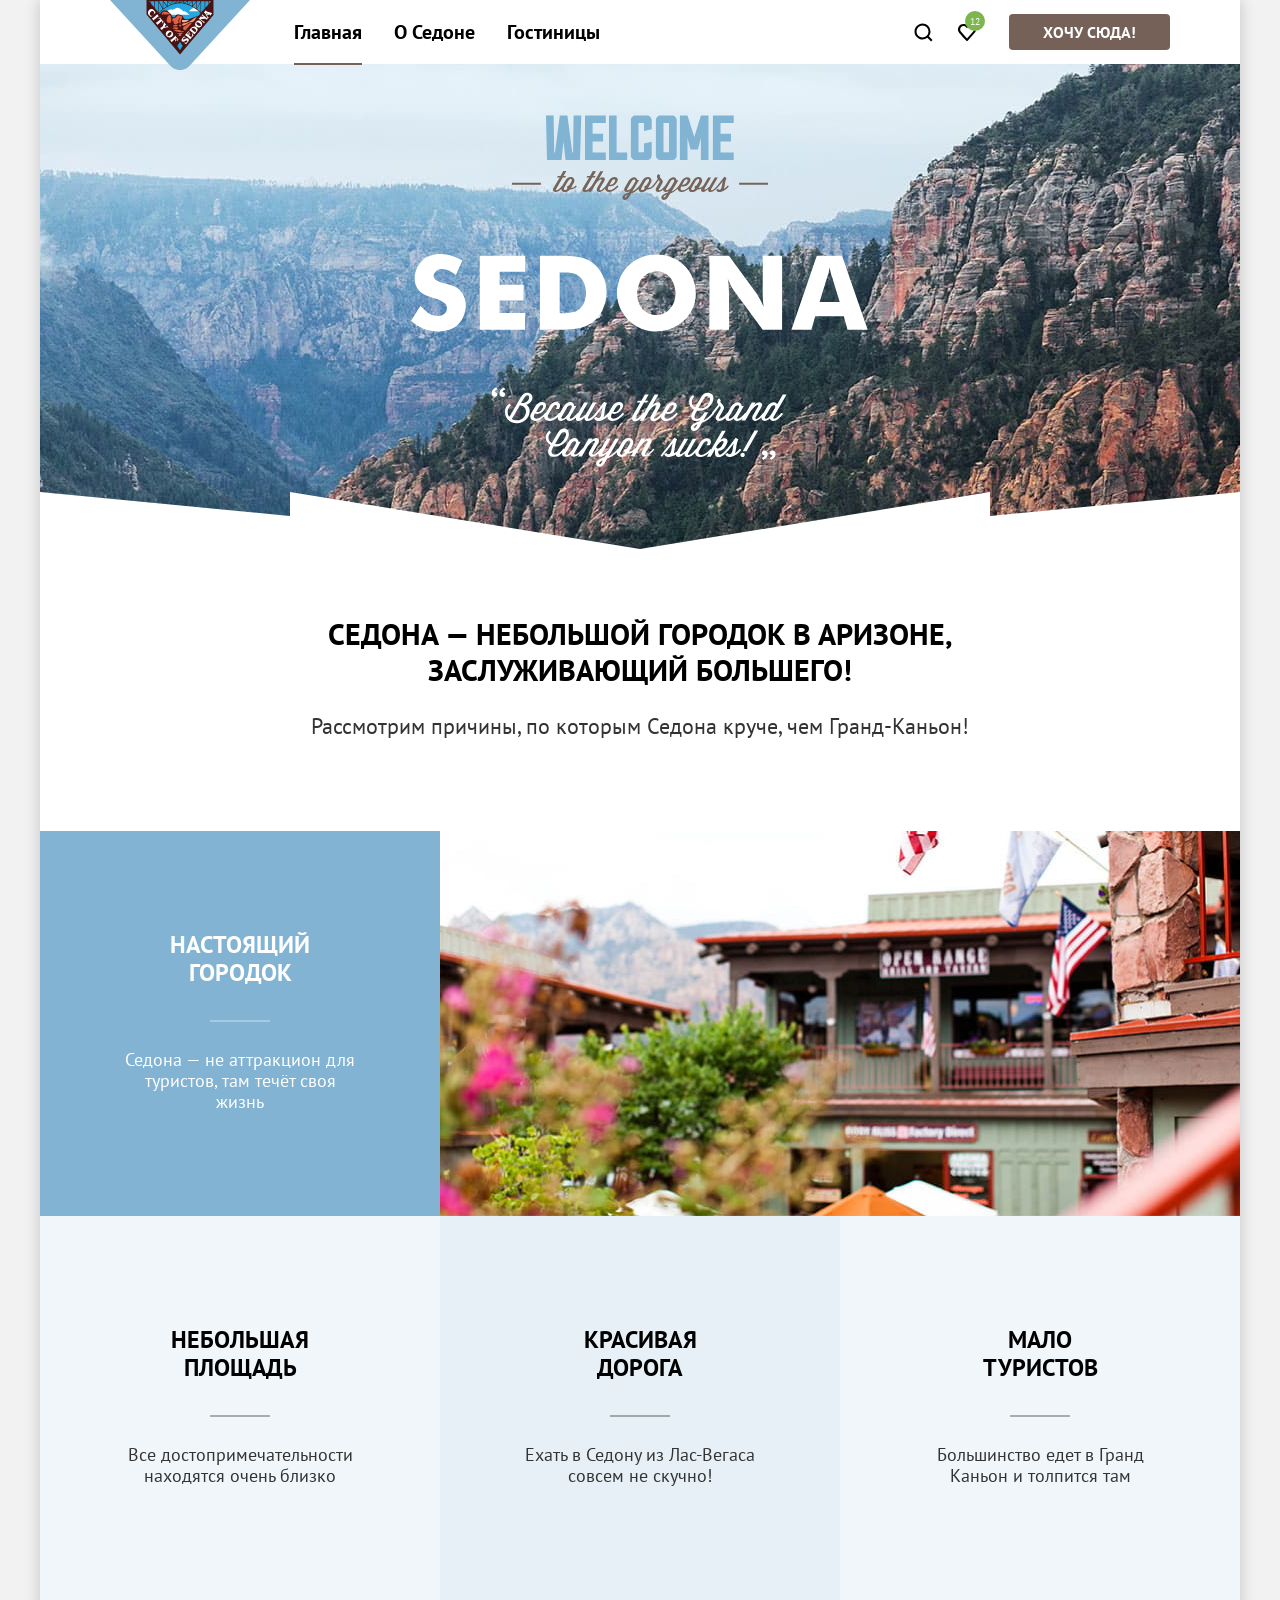
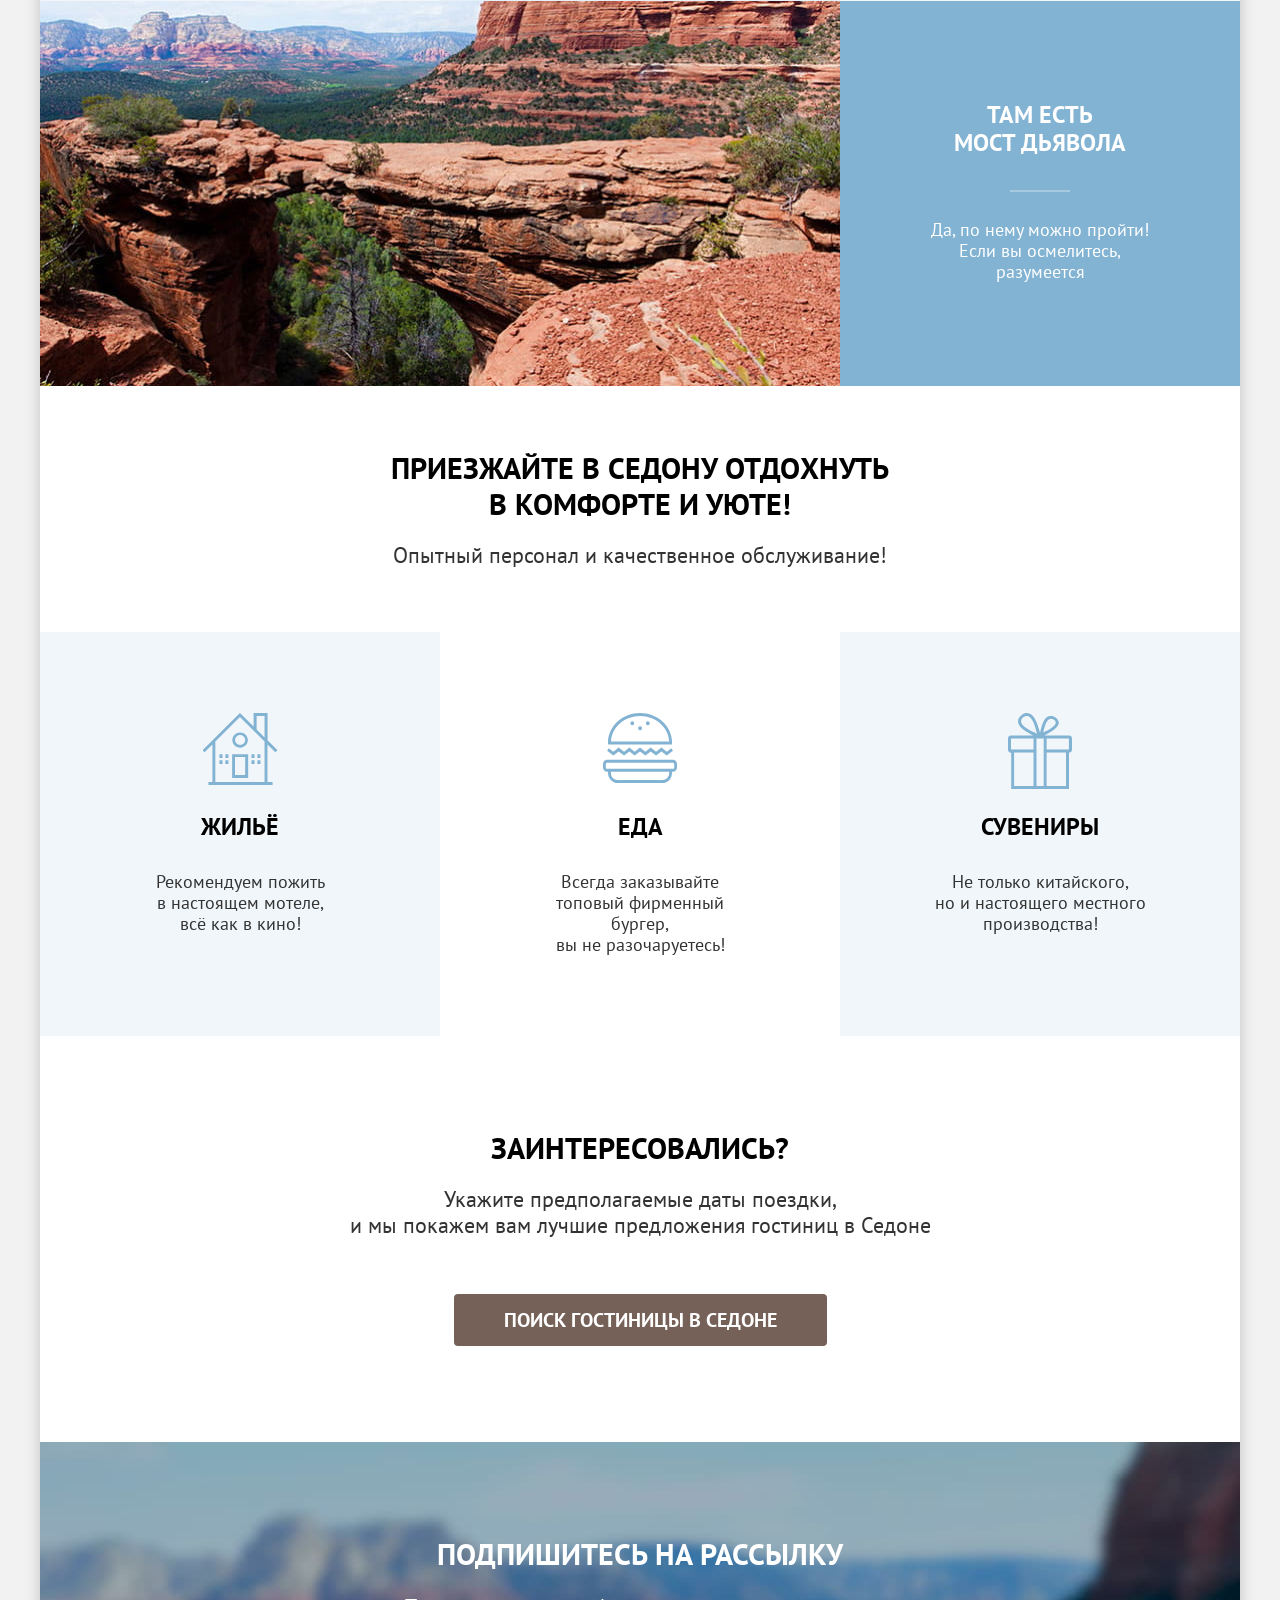
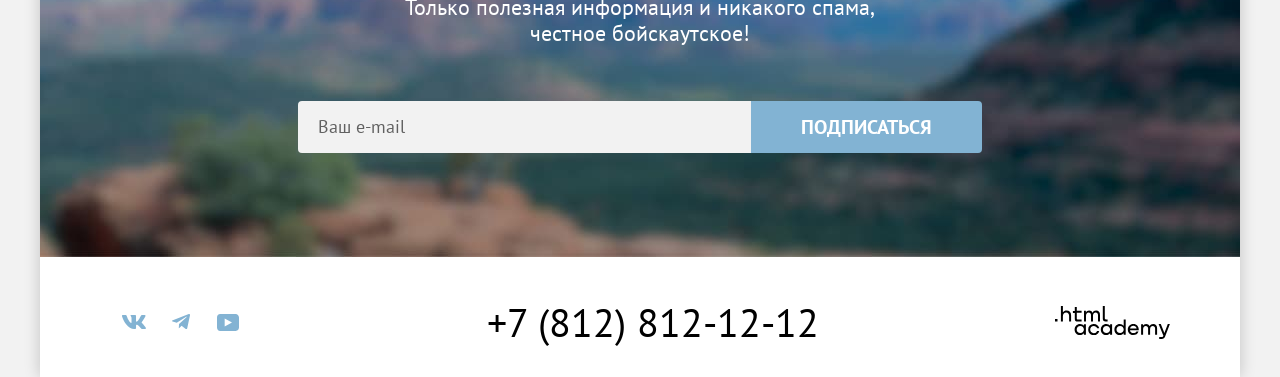
==== commit 09072518: "Вносит правки согласно код-ревью проверяющего" ====
--- a/index.html
+++ b/index.html
@@ -70,7 +70,7 @@
                 Седона — не аттракцион для туристов, там течёт своя жизнь
               </p>
             </div>
-            <img class="advantages-image" src="images/advantage_1.jpg" width="800" height="385" alt="Улица Седоны с магазином и американским флагом">
+            <img class="advantages-image" src="images/advantage-1.jpg" width="800" height="385" alt="Улица Седоны с магазином и американским флагом">
           </li>
           <li class="advantages-item">
             <h3 class="advantages-subtitle">Небольшая площадь</h3>
@@ -97,7 +97,7 @@
                 Да, по нему можно пройти! Если вы осмелитесь, разумеется
               </p>
             </div>
-            <img class="advantages-image" src="images/advantage_2.jpg" width="800" height="385" alt="Мост Дьявола в Седоне">
+            <img class="advantages-image" src="images/advantage-2.jpg" width="800" height="385" alt="Мост Дьявола в Седоне">
           </li>
         </ul>
       </section>
@@ -115,19 +115,19 @@
           <li class="services-item">
             <h3 class="services-subtitle services-subtitle-housing">Жильё</h3>
             <p class="services-description">
-              Рекомендуем пожить в настоящем мотеле, всё как в кино!
+              Рекомендуем пожить<br> в настоящем мотеле,<br> всё как в кино!
             </p>
           </li>
           <li class="services-item">
             <h3 class="services-subtitle services-subtitle-food">Еда</h3>
             <p class="services-description">
-              Всегда заказывайте топовый фирменный бургер, вы не разочаруетесь!
+              Всегда заказывайте<br> топовый фирменный бургер,<br> вы не разочаруетесь!
             </p>
           </li>
           <li class="services-item">
             <h3 class="services-subtitle services-subtitle-gift">Сувениры</h3>
             <p class="services-description">
-              Не только китайского, но и настоящего местного производства!
+              Не только китайского,<br> но и настоящего местного<br> производства!
             </p>
           </li>
         </ul>
@@ -192,7 +192,9 @@
         </li>
       </ul>
 
-      <a class="footer-phone" href="tel:+78128121212">+7 (812) 812-12-12</a>
+      <div class="footer-phone-wrapper">
+        <a class="footer-phone" href="tel:+78128121212">+7 (812) 812-12-12</a>
+      </div>
       <a class="footer-logo" href="https://htmlacademy.ru/intensive/htmlcss">
         <svg class="footer-logo-icon" role="img" aria-label="логотип HTML Academy" aria-hidden="true" focusable="false" xmlns="http://www.w3.org/2000/svg" width="115" height="33" fill="currentColor" viewBox="0 0 115 33">
           <path d="M0 12.9v2.6h2.5v-2.6zM11.6 4.5c-1.6 0-2.8.7-3.6 1.7h-.1V0h-2v15.5h2v-5.3c0-2.1 1.3-3.6 3.3-3.6 1.8 0 2.9 1.4 2.9 3.2v5.7h2V9.4c.1-3-1.8-4.9-4.5-4.9M26.6 4.8h-4.8V1.1h-2v3.8h-1.9v2h1.9v6c0 1.7 1 2.7 2.7 2.7h4.1v-2h-3.7c-.7 0-1.1-.4-1.1-1.1V6.8h4.8zM41.1 4.6c-1.6 0-2.9.8-3.5 2.1h-.1c-.6-1.2-1.8-2.1-3.4-2.1-1.4 0-2.5.8-3.1 1.8h-.1V4.8H29v10.6h2V10c0-2 1-3.5 2.6-3.5 1.5 0 2.4 1 2.4 2.6v6.3h2V9.8c0-2.4 1.4-3.3 2.6-3.3 1.5 0 2.4 1 2.4 2.6v6.3h2V8.9c.1-2.5-1.4-4.3-3.9-4.3M47.8 12.7c0 1.7 1 2.7 2.8 2.7h2v-2h-1.7c-.7 0-1.1-.4-1.1-1.1V0h-2zM28.9 19.7c-.9-1.1-2.2-1.8-3.9-1.8-3.1 0-5.4 2.3-5.4 5.6s2.3 5.6 5.4 5.6c1.8 0 3-.8 3.8-1.9h.1v1.6h2V18.2h-2zm-3.6 7.4c-2.2 0-3.6-1.6-3.6-3.6s1.4-3.6 3.6-3.6 3.6 1.6 3.6 3.6c0 1.9-1.4 3.6-3.6 3.6M44.2 22c-.5-2.4-2.6-4.1-5.4-4.1a5.4 5.4 0 0 0-5.6 5.6c0 3.1 2.2 5.6 5.6 5.6 2.8 0 4.9-1.8 5.4-4.2h-2.1a3.4 3.4 0 0 1-3.3 2.3c-2.2 0-3.6-1.6-3.6-3.6s1.4-3.6 3.6-3.6c1.6 0 2.8 1 3.3 2.2h2.1zM55.1 19.7c-.9-1.1-2.2-1.8-3.9-1.8-3.1 0-5.4 2.3-5.4 5.6s2.3 5.6 5.4 5.6c1.8 0 3-.8 3.8-1.9h.1v1.6h2V18.2h-2zm-3.6 7.4c-2.2 0-3.6-1.6-3.6-3.6s1.4-3.6 3.6-3.6 3.6 1.6 3.6 3.6c0 1.9-1.5 3.6-3.6 3.6M68.7 19.8c-.9-1.1-2.2-1.9-3.9-1.9-3.1 0-5.4 2.3-5.4 5.6s2.2 5.6 5.4 5.6c1.7 0 3-.8 3.8-1.8h.1v1.5h2V13.4h-2zm-3.6 7.3c-2.2 0-3.6-1.6-3.6-3.6s1.4-3.6 3.6-3.6 3.6 1.6 3.6 3.6c-.1 2-1.5 3.6-3.6 3.6M78.3 17.9c-3.3 0-5.5 2.5-5.5 5.6 0 3 2.1 5.6 5.5 5.6 2.5 0 4.5-1.3 5.2-3.6h-2.1c-.5 1-1.6 1.6-3 1.6-1.9 0-3.3-1.3-3.4-2.9h8.8c.2-3.6-2-6.3-5.5-6.3m0 1.9c1.7 0 3 1 3.3 2.6h-6.5c.3-1.5 1.5-2.6 3.2-2.6M98.2 17.9c-1.6 0-2.9.8-3.6 2h-.1c-.6-1.2-1.8-2-3.4-2-1.4 0-2.5.7-3.1 1.8v-1.5h-1.9v10.6h2v-5.4c0-2 1-3.4 2.6-3.5 1.5 0 2.4 1 2.4 2.6v6.3h2v-5.6c0-2.4 1.4-3.3 2.6-3.3 1.5 0 2.4 1 2.4 2.6v6.3h2v-6.5c.1-2.6-1.4-4.4-3.9-4.4M109.4 27l-3.6-8.9h-2.2l4.8 11.6c-.3.9-.7 1.2-1.7 1.2h-2.5v2h2.5c1.8 0 2.8-.8 3.5-2.6l4.7-12.2h-2.1z"/>
--- a/styles/styles.css
+++ b/styles/styles.css
@@ -26,7 +26,7 @@
   font-size: 18px;
   line-height: 21px;
   color: #333333;
-  background-color: #F2F2F2;
+  background-color: #f2f2f2;
   overflow-wrap: break-word;
 }
 
@@ -60,7 +60,7 @@
   line-height: 20px;
   font-weight: 700;
   text-align: center;
-  color: #FFFFFF;
+  color: #ffffff;
   background-color: #756157;
   text-transform: uppercase;
   text-decoration: none;
@@ -84,7 +84,7 @@
 }
 
 .button:focus-visible {
-  outline: 2px solid #68A2CA;
+  outline: 2px solid #68a2ca;
   outline-offset: -2px;
 }
 
@@ -104,7 +104,7 @@
   width: 1200px;
   min-height: 100%;
   margin: 0 auto;
-  background-color: #FFFFFF;
+  background-color: #ffffff;
   -webkit-box-shadow: 0 0 15px 0 rgba(0, 0, 0, 0.2);
   box-shadow: 0 0 15px 0 rgba(0, 0, 0, 0.2);
 }
@@ -131,7 +131,7 @@
 
 .logo:focus-visible {
   border-radius: 4px;
-  outline: 2px solid #68A2CA;
+  outline: 2px solid #68a2ca;
   outline-offset: -2px;
 }
 
@@ -199,7 +199,7 @@
 .main-nav-link:focus,
 .main-nav-link:focus-visible {
   border-radius: 4px;
-  outline: 2px solid #68A2CA;
+  outline: 2px solid #68a2ca;
 }
 
 .main-nav-link:active {
@@ -221,7 +221,7 @@
   -ms-grid-row-align: center;
   align-self: center;
   padding: 8px 34px;
-  color: #FFFFFF;
+  color: #ffffff;
 }
 
 .nav-menu {
@@ -314,8 +314,8 @@
   height: 20px;
   border-radius: 50%;
   font-size: 10px;
-  color: #FFFFFF;
-  background-color: #7DB54F;
+  color: #ffffff;
+  background-color: #7db54f;
 }
 
 .user-menu-button {
@@ -334,10 +334,10 @@
   padding-top: 51px;
   padding-bottom: 78px;
   text-align: center;
-  background-color: #82A0D3;
+  background-color: #82a0d3;
   background-image:
-    url("../images/hero_devider.svg"),
-    url("../images/hero_background.jpg");
+    url("../images/hero-devider.svg"),
+    url("../images/hero-background.jpg");
   background-size: 100% auto, cover;
   background-repeat: no-repeat;
   background-position:
@@ -402,12 +402,13 @@
 }
 
 .advantages-item-accent .advantages-subtitle {
-  color: #FFFFFF;
+  color: #ffffff;
 }
 
 .advantages-description {
-  max-width: 230px;
-  margin: 0;
+  max-width: 235px;
+  margin: 0;
+  overflow-wrap: break-word;
 }
 
 .advantages-list {
@@ -437,12 +438,12 @@
   row-gap: 10px;
   width: 400px;
   min-height: 385px;
-  padding: 110px 85px;
+  padding: 110px 80px;
   background-color: rgba(131, 179, 211, 0.12);
 }
 
 .advantages-item:nth-child(odd) {
-  background-color: rgba(131, 179, 211, 0.24);
+  background-color: rgba(131, 179, 211, 0.2);
 }
 
 .advantages-item.advantages-item-accent {
@@ -459,8 +460,8 @@
   -ms-flex-positive: 1;
   flex-grow: 1;
   padding: 0;
-  color: #FFFFFF;
-  background-color: #82B3D3;
+  color: #ffffff;
+  background-color: #82b3d3;
 }
 
 .advantages-item-column {
@@ -625,9 +626,9 @@
 .newsletter {
   padding: 94px 258px 104px;
   text-align: center;
-  color: #FFFFFF;
-  background-color: #82B3D3;
-  background-image: url("../images/subscribe_background.jpg");
+  color: #ffffff;
+  background-color: #323b40;
+  background-image: url("../images/subscribe-background.jpg");
   background-size: cover;
   background-repeat: no-repeat;
   background-position: center center;
@@ -663,19 +664,19 @@
   padding: 8px 50px;
   font-size: 20px;
   line-height: 36px;
-  background-color: #82B3D3;
+  background-color: #82b3d3;
   border-top-left-radius: 0;
   border-bottom-left-radius: 0;
 }
 
 .newsletter-button:hover,
 .newsletter-button:focus {
-  background-color: #68A2CA;
+  background-color: #68a2ca;
 }
 
 .newsletter-button:active {
   color: rgba(255, 255, 255, 0.3);
-  background-color: #82B3D3;
+  background-color: #82b3d3;
 }
 
 .newsletter-email-field {
@@ -686,7 +687,7 @@
   font: inherit;
   line-height: 24px;
   color: rgba(0, 0, 0, 0.6);
-  background-color: #F2F2F2;
+  background-color: #f2f2f2;
   border: none;
   border-radius: 4px;
   border-top-right-radius: 0;
@@ -697,12 +698,12 @@
 }
 
 .newsletter-email-field:hover {
-  background-color: #E5E5E5;
+  background-color: #e5e5e5;
 }
 
 .newsletter-email-field:focus {
-  background-color: #E5E5E5;
-  outline: 3px solid #83B3D3;
+  background-color: #e5e5e5;
+  outline: 3px solid #83b3d3;
   outline-offset: -3px;
 }
 
@@ -782,7 +783,7 @@
   align-items: center;
   width: 100%;
   height: 100%;
-  color: #83B3D3;
+  color: #83b3d3;
 }
 
 .social-icon {
@@ -793,16 +794,27 @@
 
 .social-link:hover .social-icon,
 .social-link:focus .social-icon{
-  color: #68A2CA;
+  color: #68a2ca;
 }
 
 .social-link:focus-visible {
   border-radius: 4px;
-  outline: 2px solid #68A2CA;
+  outline: 2px solid #68a2ca;
 }
 
 .social-link:active .social-icon {
   color: rgba(104, 162, 202, 0.3);
+}
+
+.footer-phone-wrapper {
+  display: -webkit-box;
+  display: -ms-flexbox;
+  display: flex;
+  -webkit-box-orient: vertical;
+  -webkit-box-direction: normal;
+  -ms-flex-direction: column;
+  flex-direction: column;
+  max-width: 350px;
 }
 
 .footer-phone {
@@ -822,7 +834,7 @@
 
 .footer-phone:focus-visible {
   border-radius: 4px;
-  outline: 2px solid #68A2CA;
+  outline: 2px solid #68a2ca;
 }
 
 .footer-phone:active {
@@ -848,7 +860,7 @@
 
 .footer-logo:focus-visible {
   border-radius: 4px;
-  outline: 2px solid #68A2CA;
+  outline: 2px solid #68a2ca;
 }
 
 .footer-logo:active .footer-logo-icon {
@@ -859,9 +871,9 @@
   padding-inline: 70px;
   padding-top: 35px;
   padding-bottom: 73px;
-  color: #FFFFFF;
-  background-color: #82B3D3;
-  background-image: url("../images/filter_background.jpg");
+  color: #ffffff;
+  background-color: #323b40;
+  background-image: url("../images/filter-background.jpg");
   background-size: cover;
   background-repeat: no-repeat;
   background-position: center center;
@@ -919,7 +931,7 @@
 .breadcrumbs-link:focus,
 .breadcrumbs-link:focus-visible {
   border-radius: 1px;
-  outline: 1px solid #68A2CA;
+  outline: 1px solid #68a2ca;
 }
 
 .breadcrumbs-link:active {
@@ -957,7 +969,7 @@
   margin-left: auto;
   -webkit-box-pack: justify;
   -ms-flex-pack: justify;
-  justify-content: space-between;
+  justify-content: flex-start;
 }
 
 .filter-title {
@@ -996,11 +1008,19 @@
   transition: opacity 0.25s ease-in-out;
 }
 
-.filter-label:hover {
+.filter-label:has(.filter-input:disabled) {
+  opacity: 0.2;
+}
+
+.filter-label:has(.filter-input:disabled):hover {
+  cursor: not-allowed;
+}
+
+.filter-label:not(:has(.filter-input:disabled)):hover {
   opacity: 0.6;
 }
 
-.filter-label:active {
+.filter-label:not(:has(.filter-input:disabled)):active {
   opacity: 0.3;
 }
 
@@ -1010,7 +1030,7 @@
   top: 50%;
   width: 20px;
   aspect-ratio: 1;
-  background-color: #FFFFFF;
+  background-color: #ffffff;
   -webkit-transform: translateY(-50%);
   -ms-transform: translateY(-50%);
   transform: translateY(-50%);
@@ -1023,7 +1043,7 @@
 .filter-input[type="radio"] + .filter-mark {
   width: 10px;
   aspect-ratio: 1;
-  border: 5px solid #FFFFFF;
+  border: 5px solid #ffffff;
   border-radius: 50%;
 }
 
@@ -1049,7 +1069,7 @@
 
 .filter-input[type="checkbox"]:focus-visible + .filter-mark,
 .filter-input[type="radio"]:focus-visible + .filter-mark {
-  outline: 3px solid #83B3D3;
+  outline: 3px solid #83b3d3;
 }
 
 .range-inputs {
@@ -1068,10 +1088,11 @@
   grid-column: 1 / -1;
   grid-row: 1 / -1;
   padding: 12px 40px 12px 20px;
+  font-family: inherit;
   font-weight: 700;
   font-size: 18px;
   line-height: 24px;
-  background-color: #F2F2F2;
+  background-color: #f2f2f2;
   border: none;
   border-radius: 4px;
   -webkit-transition:
@@ -1083,12 +1104,12 @@
 }
 
 .range-input:hover {
-  background-color: #E5E5E5;
+  background-color: #e5e5e5;
 }
 
 .range-input:focus {
-  background-color: #E5E5E5;
-  outline: 3px solid #83B3D3;
+  background-color: #e5e5e5;
+  outline: 3px solid #83b3d3;
   outline-offset: -3px;
 }
 
@@ -1140,7 +1161,7 @@
 
 .range-slider {
   position: relative;
-  margin-bottom: 8px;
+  margin-top: 48px;
 }
 
 .range-track {
@@ -1158,7 +1179,7 @@
 .range-progress {
   position: absolute;
   height: 4px;
-  background-color: #FFFFFF;
+  background-color: #ffffff;
   top: 50%;
   -webkit-transform: translateY(-50%);
   -ms-transform: translateY(-50%);
@@ -1170,7 +1191,7 @@
   top: 50%;
   width: 20px;
   aspect-ratio: 1;
-  background-color: #FFFFFF;
+  background-color: #ffffff;
   border: none;
   border-radius: 5px;
   outline: none;
@@ -1188,13 +1209,13 @@
 .range-control:focus {
   -webkit-box-shadow: 0 4px 10px rgba(0, 0, 0, 0.25);
   box-shadow: 0 4px 10px rgba(0, 0, 0, 0.25);
-  outline: 3px solid #83B3D3;
+  outline: 3px solid #83b3d3;
 }
 
 .range-control:active {
   -webkit-box-shadow: 0 7px 15px rgba(0, 0, 0, 0.4);
   box-shadow: 0 7px 15px rgba(0, 0, 0, 0.4);
-  outline: 2px solid #83B3D3;
+  outline: 2px solid #83b3d3;
 }
 
 .range-control-min {
@@ -1214,6 +1235,9 @@
   -ms-flex-direction: column;
   flex-direction: column;
   -ms-flex-preferred-size: 190px;
+  -webkit-box-pack: start;
+  -ms-flex-pack: start;
+  justify-content: flex-start;
   flex-basis: 190px;
   -webkit-column-gap: 16px;
   -moz-column-gap: 16px;
@@ -1222,12 +1246,12 @@
 }
 
 .filter-submit {
-  background-color: #82B3D3;
+  background-color: #82b3d3;
 }
 
 .filter-submit:hover,
 .filter-submit:focus {
-  background-color: #68A2CA;
+  background-color: #68a2ca;
 }
 
 .filter-submit:focus-visible {
@@ -1236,11 +1260,11 @@
 
 .filter-submit:active {
   color: rgba(255, 255, 255, 0.3);
-  background-color: #82B3D3;
+  background-color: #82b3d3;
 }
 
 .filter-reset {
-  margin-top: auto;
+  margin-top: 32px;
   background-color: transparent;
   -webkit-transition:
     background-color 0.25s ease-in-out,
@@ -1260,8 +1284,8 @@
 }
 
 .filter-reset:focus {
-  color: #FFFFFF;
-  outline: 3px solid #83B3D3;
+  color: #ffffff;
+  outline: 3px solid #83b3d3;
 }
 
 .filter-reset:active {
@@ -1280,23 +1304,27 @@
   padding: 49px 70px 60px 70px;
 }
 
+.catalog-sorting-panel {
+  display: -webkit-box;
+  display: -ms-flexbox;
+  display: flex;
+  -webkit-box-align: center;
+  -ms-flex-align: center;
+  align-items: center;
+  -webkit-column-gap: 70px;
+  -moz-column-gap: 70px;
+  column-gap: 70px;
+}
+
 .catalog-result {
-  margin: 0;
-  margin-right: 200px;
+  min-width: 340px;
+  margin: 0;
+  margin-right: auto;
   font-size: 30px;
   line-height: 36px;
   font-weight: 700;
   text-transform: uppercase;
   color: #000000;
-}
-
-.catalog-sorting-panel {
-  display: -webkit-box;
-  display: -ms-flexbox;
-  display: flex;
-  -webkit-box-align: center;
-  -ms-flex-align: center;
-  align-items: center;
 }
 
 .catalog-sort {
@@ -1308,10 +1336,10 @@
   font-family: inherit;
   font-size: inherit;
   line-height: inherit;
-  border: 2px solid #E5E5E5;
+  border: 2px solid #e5e5e5;
   border-radius: 4px;
   color: inherit;
-  background-color: #FFFFFF;
+  background-color: #ffffff;
   background-image: url("../images/icons/chevron-down.svg");
   background-repeat: no-repeat;
   background-position: right 18px center;
@@ -1327,11 +1355,11 @@
 
 .catalog-sort:hover,
 .catalog-sort:focus {
-  border-color: #68A2CA;
+  border-color: #68a2ca;
 }
 
 .catalog-sort:focus {
-  border-color: #68A2CA;
+  border-color: #68a2ca;
   outline: none;
 }
 
@@ -1348,8 +1376,9 @@
   display: flex;
   -webkit-column-gap: 8px;
   -moz-column-gap: 8px;
+  -ms-flex-wrap: wrap;
+  flex-wrap: wrap;
   column-gap: 8px;
-  margin-left: auto;
 }
 
 .view-button {
@@ -1357,7 +1386,7 @@
   box-sizing: border-box;
   width: 48px;
   aspect-ratio: 1;
-  border: 2px solid #E5E5E5;
+  border: 2px solid #e5e5e5;
   border-radius: 4px;
   background-repeat: no-repeat;
   background-position: center;
@@ -1376,7 +1405,7 @@
 
 .view-button:focus {
   outline: none;
-  border-color: #68A2CA;
+  border-color: #68a2ca;
 }
 
 .view-button-tile {
@@ -1401,7 +1430,7 @@
   margin-bottom: 40px;
   padding: 41px 0;
   list-style: none;
-  border-bottom: 1px solid #E5E5E5;
+  border-bottom: 1px solid #e5e5e5;
 }
 
 .hotel-card {
@@ -1417,7 +1446,7 @@
   row-gap: 16px;
   padding: 20px;
   border-radius: 4px;
-  outline: 1px solid #E5E5E5;
+  outline: 1px solid #e5e5e5;
 }
 
 .hotel-card > *:nth-child(1) {
@@ -1447,7 +1476,7 @@
 .hotel-link:focus,
 .hotel-link:focus-visible {
   border-radius: 4px;
-  outline: 3px solid #68A2CA;
+  outline: 3px solid #68a2ca;
   outline-offset: 0;
 }
 
@@ -1468,30 +1497,30 @@
 }
 
 .hotel-favorite {
-  background-color: #82B3D3;
+  background-color: #82b3d3;
 }
 
 .hotel-favorite:hover,
 .hotel-favorite:focus {
-  background-color: #68A2CA;
+  background-color: #68a2ca;
 }
 .hotel-favorite:active {
   color: rgba(255, 255, 255, 0.3);
-  background-color: #82B3D3;
+  background-color: #82b3d3;
 }
 
 .hotel-favorite-added {
-  background-color: #7DB54F;
+  background-color: #7db54f;
 }
 
 .hotel-favorite-added:hover,
 .hotel-favorite-added:focus {
-  background-color: #6C9E42;
+  background-color: #6c9e42;
 }
 
 .hotel-favorite-added:active {
   color: rgba(255, 255, 255, 0.3);
-  background-color: #7DB54F;
+  background-color: #7db54f;
 }
 
 .hotel-stars {
@@ -1568,7 +1597,7 @@
   -ms-flex-item-align: center;
   -ms-grid-row-align: center;
   align-self: center;
-  background-color: #F2F2F2;
+  background-color: #f2f2f2;
   border-radius: 4px;
 }
 
@@ -1616,11 +1645,11 @@
   font-size: 20px;
   line-height: 36px;
   font-weight: 700;
-  color: #FFFFFF;
+  color: #ffffff;
   text-decoration: none;
-  border: 1px solid #82B3D3;
+  border: 1px solid #82b3d3;
   border-radius: 4px;
-  background-color: #82B3D3;
+  background-color: #82b3d3;
   -webkit-transition:
     background-color 0.25s ease-in-out,
     color 0.25s ease-in-out,
@@ -1637,20 +1666,20 @@
 
 .pagination-link:hover,
 .pagination-link:focus {
-  background-color: #68A2CA;
-  border: 1px solid #82B3D3;
+  background-color: #68a2ca;
+  border: 1px solid #82b3d3;
   outline: none;
 }
 
 .pagination-link:active {
   color: rgba(255, 255, 255, 0.3);
-  background-color: #82B3D3;
+  background-color: #82b3d3;
 }
 
 .pagination-current .pagination-link {
   border: none;
   color: #000000;
-  background-color: #F2F2F2;
+  background-color: #f2f2f2;
 }
 
 .catalog-newsletter {
@@ -1664,8 +1693,8 @@
 }
 
 .button:disabled {
-  color: #FFFFFF;
-  background-color: #E5E5E5;
+  color: #ffffff;
+  background-color: #e5e5e5;
   cursor: default;
 }
 
@@ -1693,12 +1722,12 @@
 }
 
 .modal[open]::-webkit-backdrop {
-  background-color: #F2F2F2;
+  background-color: #f2f2f2;
   opacity: 0.8;
 }
 
 .modal[open]::backdrop {
-  background-color: #F2F2F2;
+  background-color: #f2f2f2;
   opacity: 0.8;
 }
 
@@ -1710,7 +1739,7 @@
   margin: auto;
   padding: 64px 70px;
   border-radius: 30px;
-  background-color: #FFFFFF;
+  background-color: #ffffff;
   -webkit-box-shadow: 0 25px 50px rgba(0, 0, 0, 0.15);
   box-shadow: 0 25px 50px rgba(0, 0, 0, 0.15);
 }
@@ -1724,7 +1753,7 @@
   border: none;
   outline: none;
   border-radius: 50%;
-  background-color: #F2F2F2;
+  background-color: #f2f2f2;
   -webkit-transition: background-color 0.25s ease-in-out;
   -o-transition: background-color 0.25s ease-in-out;
   transition: background-color 0.25s ease-in-out;
@@ -1732,19 +1761,19 @@
 }
 
 .modal-close-button:hover {
-  background-color: #E5E5E5;
+  background-color: #e5e5e5;
 }
 
 .modal-close-button:focus {
-  background-color: #F2F2F2;
+  background-color: #f2f2f2;
 }
 
 .modal-close-button:focus-visible {
-  outline: 3px solid #83B3D3;
+  outline: 3px solid #83b3d3;
 }
 
 .modal-close-button:active {
-  background-color: #E5E5E5;
+  background-color: #e5e5e5;
   outline: none;
 }
 
@@ -1873,7 +1902,7 @@
   max-width: 100%;
   padding: 12px 50px 12px 20px;
   color: #000000;
-  background-color: #F2F2F2;
+  background-color: #f2f2f2;
   border: none;
   border-radius: 4px;
   font-family: "PT Sans", sans-serif;
@@ -1912,7 +1941,7 @@
 .modal-amount-input:focus-visible,
 .modal-date-input:active:focus,
 .modal-date-button:focus-visible {
-  outline: 3px solid #68A2CA;
+  outline: 3px solid #68a2ca;
   outline-offset: -3px;
 }
 
@@ -1935,12 +1964,12 @@
 
 .modal-field-count .modal-amount-input:hover,
 .modal-field-count .modal-amount-input:focus {
-  background-color: #E5E5E5;
+  background-color: #e5e5e5;
 }
 
 .modal-field-count .modal-amount-input:focus {
   border-radius: 4px;
-  outline: 3px solid #83B3D3;
+  outline: 3px solid #83b3d3;
   outline-offset: -3px;
 }
 
@@ -1965,12 +1994,12 @@
 }
 
 .modal-date-input:hover {
-  background-color: #E5E5E5;
+  background-color: #e5e5e5;
 }
 
 .modal-date-input:focus {
-  background-color: #E5E5E5;
-  outline: 3px solid #83B3D3;
+  background-color: #e5e5e5;
+  outline: 3px solid #83b3d3;
 }
 
 .modal-message {
@@ -1983,12 +2012,12 @@
 }
 
 .modal-message-error {
-  color: #FF5757;
+  color: #ff5757;
 }
 
 .modal-field:hover .modal-date-input,
 .modal-field:focus-within .modal-date-input {
-  background-color: #E5E5E5;
+  background-color: #e5e5e5;
 }
 
 .modal-counter-button {
@@ -2005,7 +2034,7 @@
   height: 100%;
   padding: 0;
   border: none;
-  background-color: #F2F2F2;
+  background-color: #f2f2f2;
   background-repeat: no-repeat;
   background-position: center;
   cursor: pointer;
@@ -2021,7 +2050,7 @@
 }
 
 .modal-counter-button:focus-visible {
-  outline: 3px solid #83B3D3;
+  outline: 3px solid #83b3d3;
 }
 
 .modal-counter-button:active {
@@ -2056,17 +2085,17 @@
   padding: 18px 24px;
   font-size: 20px;
   line-height: 24px;
-  background-color: #83B3D3;
+  background-color: #83b3d3;
   border-radius: 10px;
 }
 
 .modal-submit-button:hover,
 .modal-submit-button:focus {
-  background-color: #68A2CA;
+  background-color: #68a2ca;
 }
 
 .modal-submit-button:active {
-  background-color: #83B3D3;
+  background-color: #83b3d3;
 }
 
 .tooltip {
@@ -2084,7 +2113,7 @@
 }
 
 .tooltip-toggle:focus {
-  outline: 3px solid #83B3D3;
+  outline: 3px solid #83b3d3;
 
 }
 
@@ -2109,7 +2138,7 @@
   line-height: 20px;
   font-weight: 400;
   text-transform: none;
-  color: #FFFFFF;
+  color: #ffffff;
   background-color: #333333;
   -webkit-box-shadow: 0 15px 30px rgba(0, 0, 0, 0.3);
   box-shadow: 0 15px 30px rgba(0, 0, 0, 0.3);
